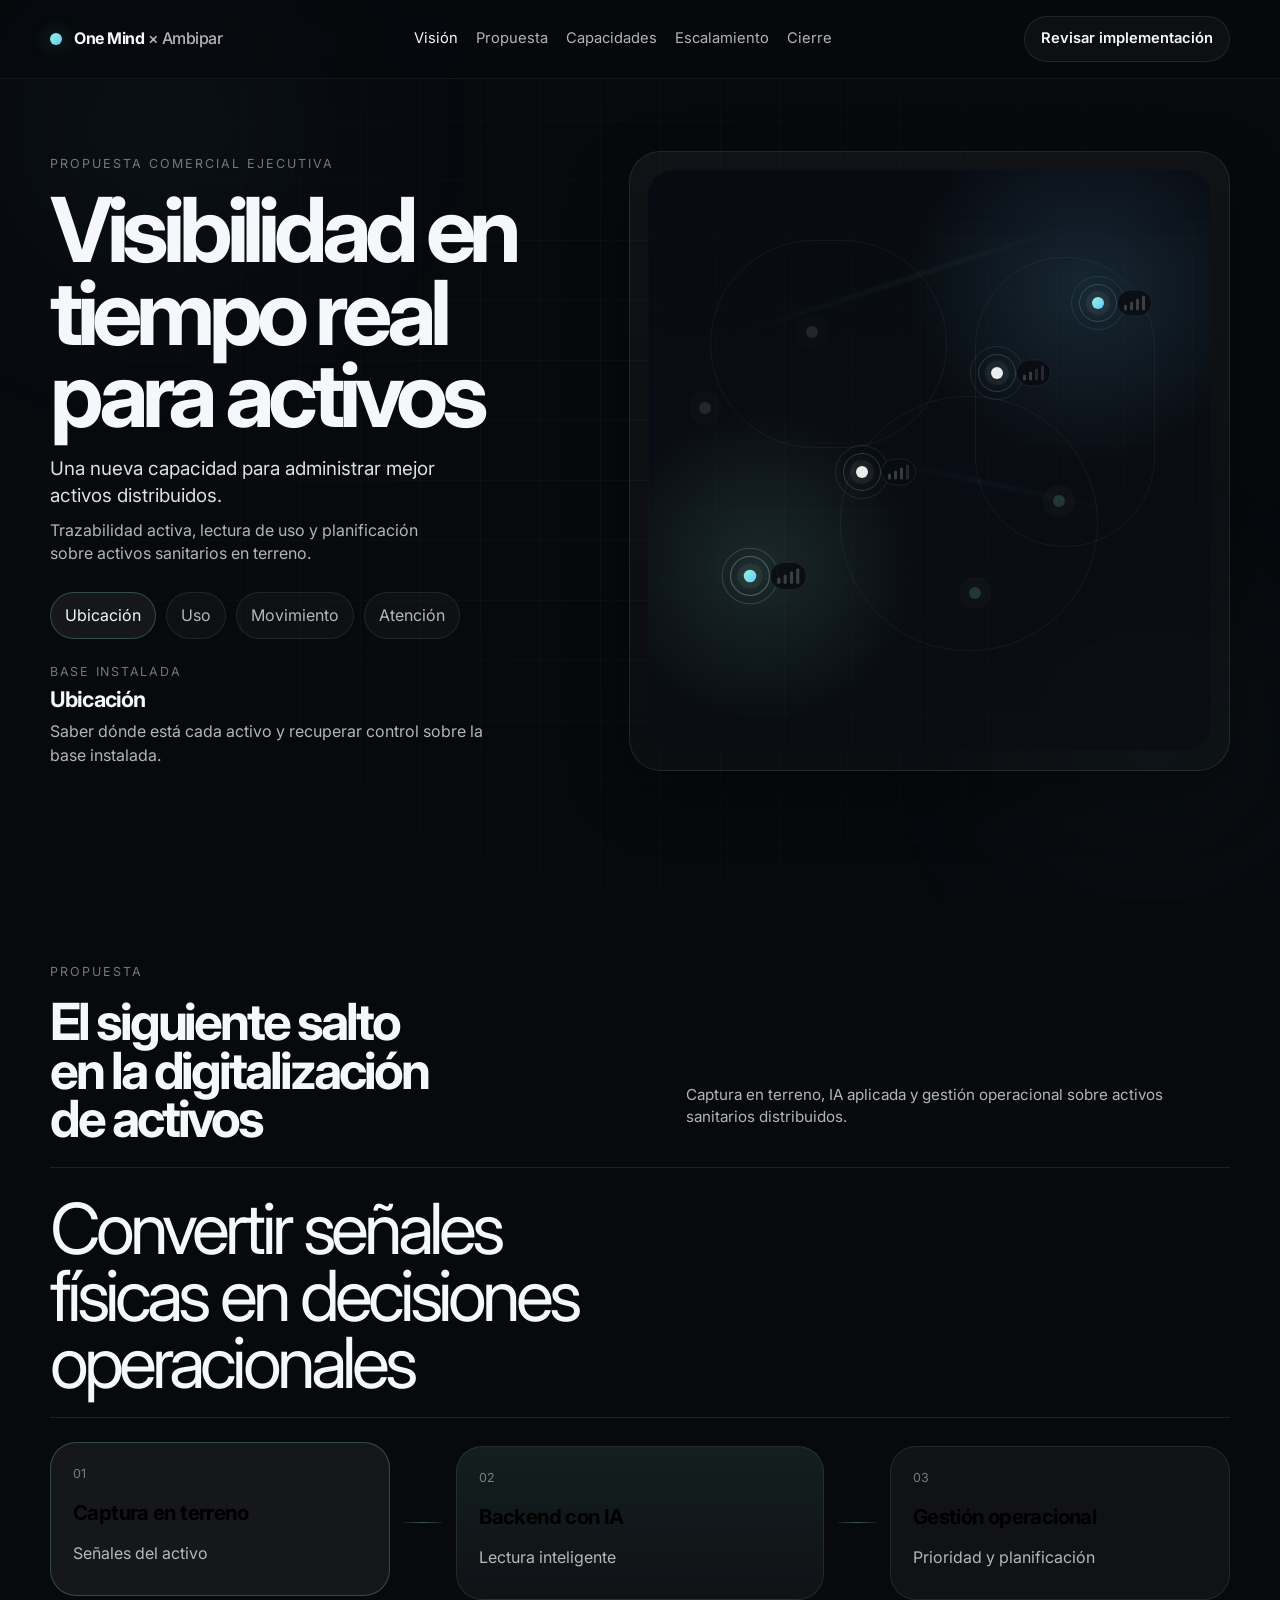
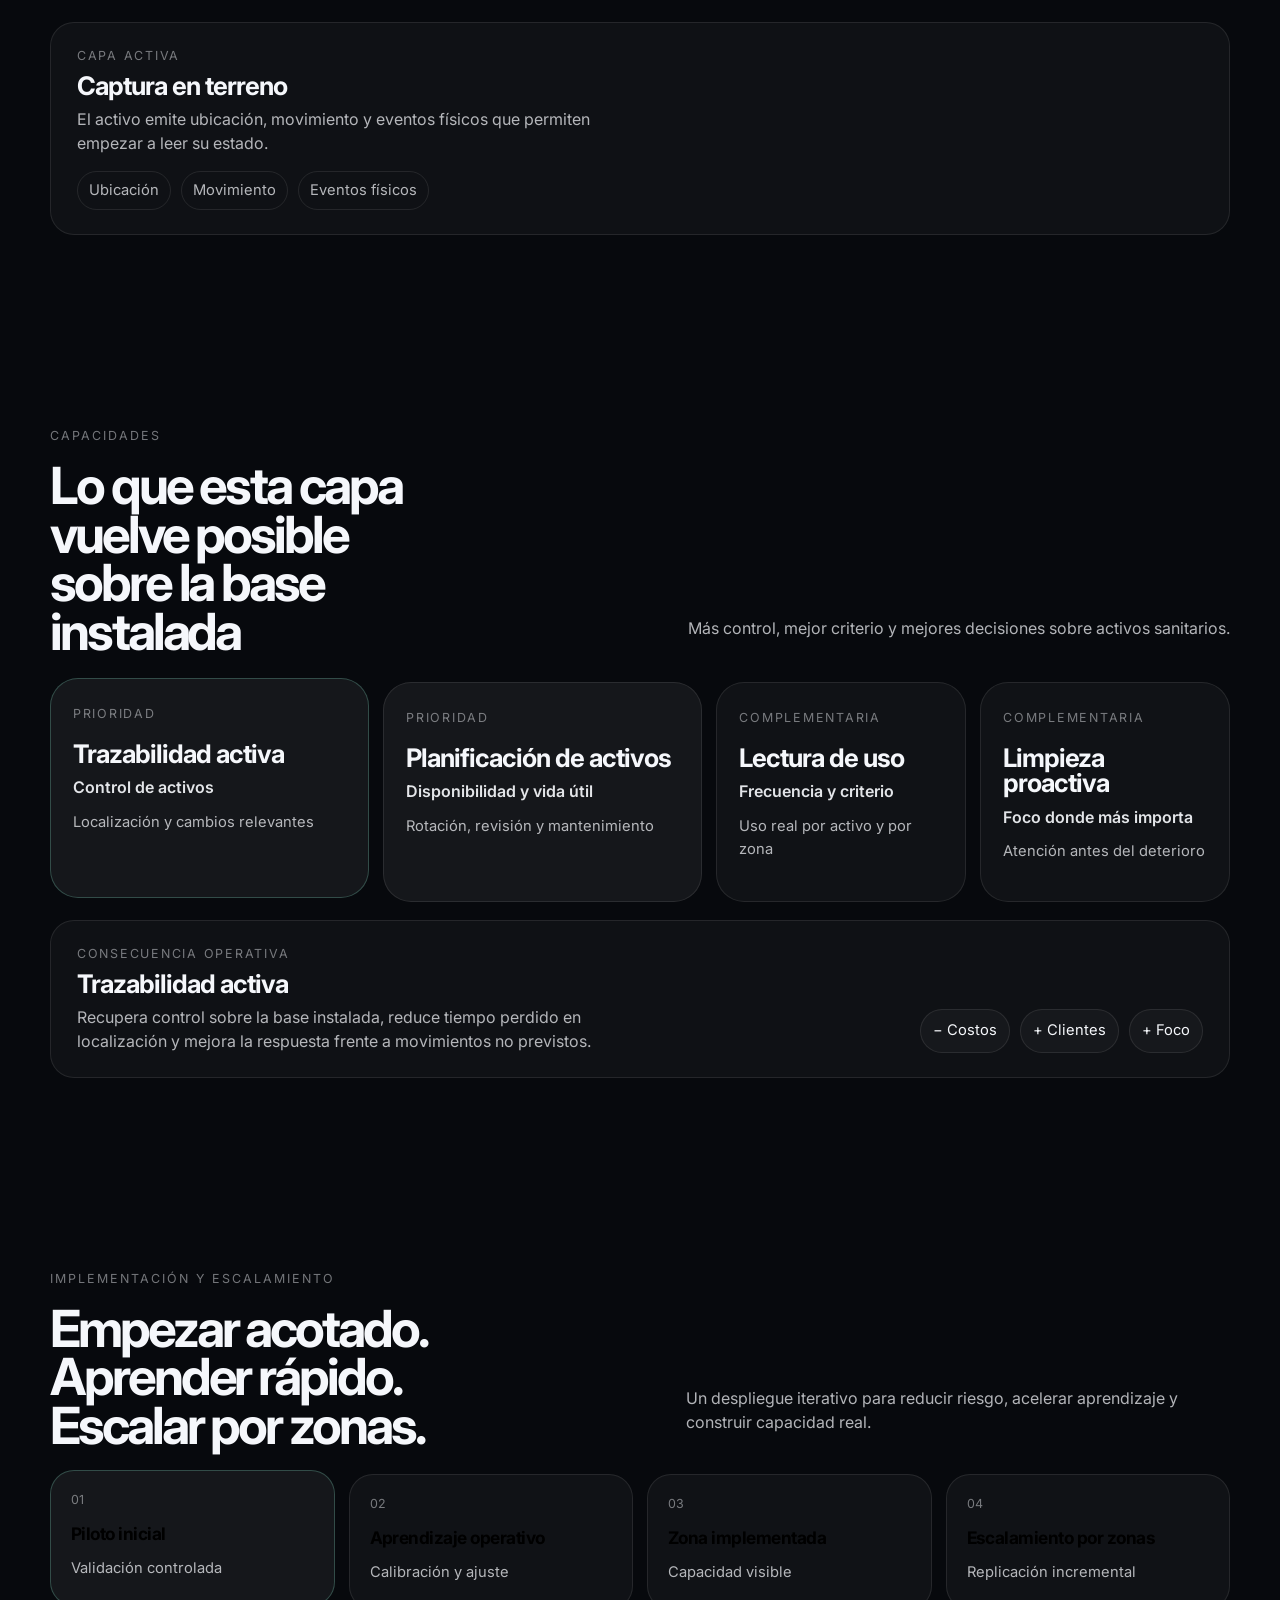
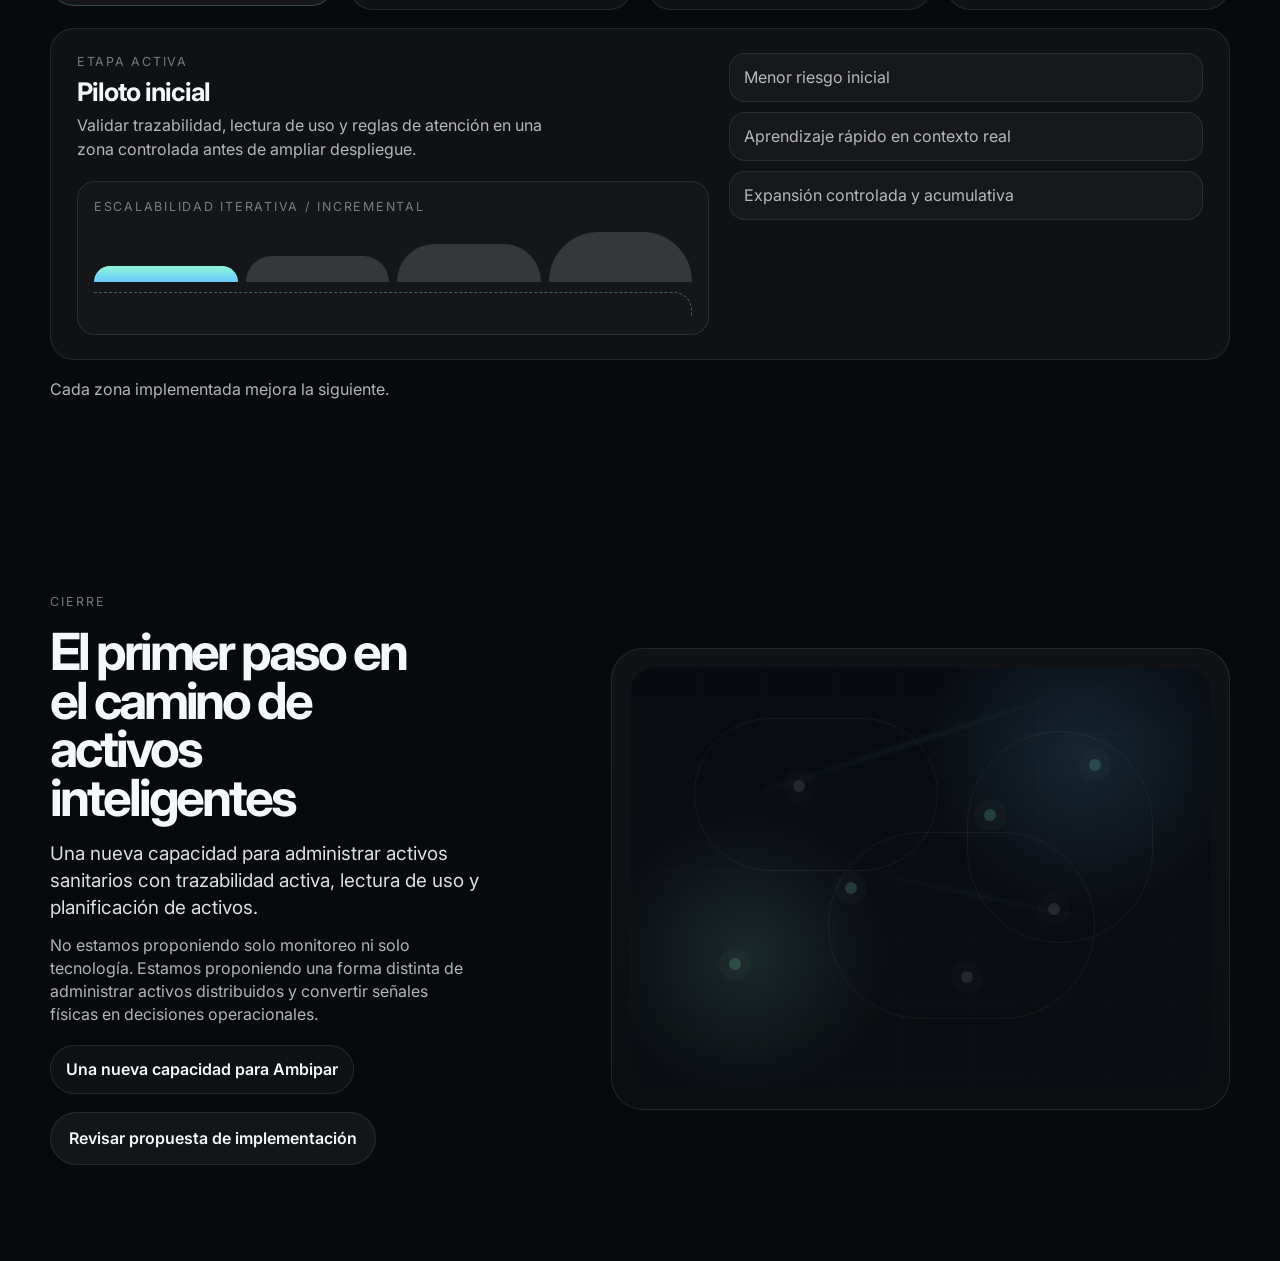
==== index.html @ 585f27d6 "Add files via upload" ====
<!DOCTYPE html>
<html lang="es">
<head>
  <meta charset="UTF-8" />
  <meta name="viewport" content="width=device-width, initial-scale=1.0" />
  <meta name="description" content="Propuesta comercial ejecutiva de One Mind para Ambipar: trazabilidad, lectura de uso y planificación de activos distribuidos." />
  <title>One Mind × Ambipar — Propuesta de activos inteligentes</title>
  <link rel="preconnect" href="https://fonts.googleapis.com">
  <link rel="preconnect" href="https://fonts.gstatic.com" crossorigin>
  <link href="https://fonts.googleapis.com/css2?family=Inter:wght@400;500;600;700;800&display=swap" rel="stylesheet">
  <link rel="stylesheet" href="styles.css" />
</head>
<body>
  <div class="site-bg" aria-hidden="true">
    <div class="site-bg__radial site-bg__radial--a"></div>
    <div class="site-bg__radial site-bg__radial--b"></div>
    <div class="site-bg__grid"></div>
  </div>

  <header class="topbar" id="top">
    <div class="shell topbar__inner">
      <a class="brand" href="#vision" aria-label="Ir al inicio">
        <span class="brand__mark"></span>
        <span class="brand__text">One Mind <span>× Ambipar</span></span>
      </a>

      <nav class="topnav" aria-label="Navegación principal">
        <a href="#vision">Visión</a>
        <a href="#proposal">Propuesta</a>
        <a href="#capabilities">Capacidades</a>
        <a href="#scaling">Escalamiento</a>
        <a href="#closing">Cierre</a>
      </nav>

      <a class="topbar__cta" href="#closing">Revisar implementación</a>
    </div>
  </header>

  <main>
    <!-- HERO
         Imagen principal: activos distribuidos emitiendo señal y mostrando intensidad de uso.
         El detalle ya no vive sobre la imagen; ahora se muestra bajo los chips de conceptos. -->
    <section class="hero section" id="vision" aria-labelledby="hero-title">
      <div class="shell hero__layout">
        <div class="hero__content">
          <p class="eyebrow">Propuesta comercial ejecutiva</p>
          <h1 id="hero-title">Visibilidad en tiempo real para activos</h1>
          <p class="hero__lead">Una nueva capacidad para administrar mejor activos distribuidos.</p>
          <p class="hero__support">Trazabilidad activa, lectura de uso y planificación sobre activos sanitarios en terreno.</p>

          <div class="hero-pills" role="tablist" aria-label="Dimensiones de lectura sobre activos">
            <button class="hero-pill is-active" data-signal="ubicacion" role="tab" aria-selected="true">Ubicación</button>
            <button class="hero-pill" data-signal="uso" role="tab" aria-selected="false">Uso</button>
            <button class="hero-pill" data-signal="movimiento" role="tab" aria-selected="false">Movimiento</button>
            <button class="hero-pill" data-signal="atencion" role="tab" aria-selected="false">Atención</button>
          </div>

          <div class="hero-detail" aria-live="polite">
            <span class="hero-detail__eyebrow" id="signal-eyebrow">Base instalada</span>
            <h2 id="signal-title">Ubicación</h2>
            <p id="signal-copy">Saber dónde está cada activo y recuperar control sobre la base instalada.</p>
          </div>
        </div>

        <div class="hero__visual" aria-label="Activos distribuidos emitiendo señal y nivel de uso">
          <div class="territory">
            <div class="territory__grid"></div>
            <div class="territory__path territory__path--a"></div>
            <div class="territory__path territory__path--b"></div>
            <div class="territory__zone territory__zone--a"></div>
            <div class="territory__zone territory__zone--b"></div>
            <div class="territory__zone territory__zone--c"></div>

            <!-- Activos principales: todos emiten señal y muestran nivel de uso. -->
            <button class="signal-point is-active signal-point--high" data-signal="ubicacion" style="--x: 18%; --y: 70%;" aria-label="Activo con foco en ubicación">
              <span class="signal-point__rings" aria-hidden="true"></span>
              <span class="signal-point__core" aria-hidden="true"></span>
              <span class="signal-point__level signal-point__level--4" aria-hidden="true"><i></i><i></i><i></i><i></i></span>
            </button>

            <button class="signal-point signal-point--mid" data-signal="uso" style="--x: 38%; --y: 52%;" aria-label="Activo con foco en uso">
              <span class="signal-point__rings" aria-hidden="true"></span>
              <span class="signal-point__core" aria-hidden="true"></span>
              <span class="signal-point__level signal-point__level--3" aria-hidden="true"><i></i><i></i><i></i><i></i></span>
            </button>

            <button class="signal-point signal-point--mid" data-signal="movimiento" style="--x: 62%; --y: 35%;" aria-label="Activo con foco en movimiento">
              <span class="signal-point__rings" aria-hidden="true"></span>
              <span class="signal-point__core" aria-hidden="true"></span>
              <span class="signal-point__level signal-point__level--2" aria-hidden="true"><i></i><i></i><i></i><i></i></span>
            </button>

            <button class="signal-point signal-point--high" data-signal="atencion" style="--x: 80%; --y: 23%;" aria-label="Activo con foco en atención priorizada">
              <span class="signal-point__rings" aria-hidden="true"></span>
              <span class="signal-point__core" aria-hidden="true"></span>
              <span class="signal-point__level signal-point__level--4" aria-hidden="true"><i></i><i></i><i></i><i></i></span>
            </button>

            <!-- Activos secundarios para sugerir base instalada más amplia. -->
            <div class="signal-ghost signal-ghost--mid" style="--x: 58%; --y: 73%;" aria-hidden="true"></div>
            <div class="signal-ghost signal-ghost--low" style="--x: 29%; --y: 28%;" aria-hidden="true"></div>
            <div class="signal-ghost signal-ghost--mid" style="--x: 73%; --y: 57%;" aria-hidden="true"></div>
            <div class="signal-ghost signal-ghost--low" style="--x: 10%; --y: 41%;" aria-hidden="true"></div>
          </div>
        </div>
      </div>
    </section>

    <!-- PROPUESTA
         Se simplifican las tarjetas. Solo quedan concepto central y una línea visible. -->
    <section class="proposal section" id="proposal" aria-labelledby="proposal-title">
      <div class="shell">
        <div class="section-head section-head--tight">
          <div>
            <p class="eyebrow">Propuesta</p>
            <h2 id="proposal-title">El siguiente salto en la digitalización de activos</h2>
          </div>
          <p class="section-head__side section-head__side--small">Captura en terreno, IA aplicada y gestión operacional sobre activos sanitarios distribuidos.</p>
        </div>

        <div class="proposal-thesis">
          <p>Convertir señales físicas en decisiones operacionales</p>
        </div>

        <div class="flow" aria-label="Flujo de solución">
          <button class="flow-step is-open" data-flow="capture" aria-expanded="true">
            <span class="flow-step__index">01</span>
            <strong>Captura en terreno</strong>
            <span>Señales del activo</span>
          </button>
          <div class="flow-line" aria-hidden="true"></div>
          <button class="flow-step flow-step--featured" data-flow="backend" aria-expanded="false">
            <span class="flow-step__index">02</span>
            <strong>Backend con IA</strong>
            <span>Lectura inteligente</span>
          </button>
          <div class="flow-line" aria-hidden="true"></div>
          <button class="flow-step" data-flow="operations" aria-expanded="false">
            <span class="flow-step__index">03</span>
            <strong>Gestión operacional</strong>
            <span>Prioridad y planificación</span>
          </button>
        </div>

        <div class="flow-detail" aria-live="polite">
          <span class="flow-detail__eyebrow">Capa activa</span>
          <h3 id="flow-title">Captura en terreno</h3>
          <p id="flow-copy">Ubicación, movimiento y eventos físicos del activo para empezar a leer su estado.</p>
          <div class="flow-tags" id="flow-tags"></div>
        </div>
      </div>
    </section>

    <!-- CAPACIDADES
         Tarjetas más limpias; el detalle vive en un panel único. -->
    <section class="capabilities section" id="capabilities" aria-labelledby="capabilities-title">
      <div class="shell">
        <div class="section-head section-head--tight section-head--capabilities">
          <div>
            <p class="eyebrow">Capacidades</p>
            <h2 id="capabilities-title">Lo que esta capa vuelve posible sobre la base instalada</h2>
          </div>
          <p class="section-head__side">Más control, mejor criterio y mejores decisiones sobre activos sanitarios.</p>
        </div>

        <div class="cap-grid" role="list" aria-label="Capacidades clave">
          <article class="cap-card cap-card--primary is-active" data-cap="traceability" role="listitem" tabindex="0">
            <span class="cap-card__badge">Prioridad</span>
            <h3>Trazabilidad activa</h3>
            <p>Control de activos</p>
            <span class="cap-card__hint">Localización y cambios relevantes</span>
          </article>

          <article class="cap-card cap-card--primary" data-cap="planning" role="listitem" tabindex="0">
            <span class="cap-card__badge">Prioridad</span>
            <h3>Planificación de activos</h3>
            <p>Disponibilidad y vida útil</p>
            <span class="cap-card__hint">Rotación, revisión y mantenimiento</span>
          </article>

          <article class="cap-card" data-cap="usage" role="listitem" tabindex="0">
            <span class="cap-card__badge">Complementaria</span>
            <h3>Lectura de uso</h3>
            <p>Frecuencia y criterio</p>
            <span class="cap-card__hint">Uso real por activo y por zona</span>
          </article>

          <article class="cap-card" data-cap="cleaning" role="listitem" tabindex="0">
            <span class="cap-card__badge">Complementaria</span>
            <h3>Limpieza proactiva</h3>
            <p>Foco donde más importa</p>
            <span class="cap-card__hint">Atención antes del deterioro</span>
          </article>
        </div>

        <div class="cap-panel" aria-live="polite">
          <div class="cap-panel__content">
            <span class="cap-panel__eyebrow">Consecuencia operativa</span>
            <h3 id="cap-title">Trazabilidad activa</h3>
            <p id="cap-copy">Reduce tiempo perdido buscando activos, recupera control sobre la base instalada y mejora la conversación con el cliente.</p>
          </div>
          <div class="cap-panel__impacts">
            <span id="cap-impact-1">− Costos</span>
            <span id="cap-impact-2">+ Clientes</span>
            <span id="cap-impact-3">+ Foco</span>
          </div>
        </div>
      </div>
    </section>

    <!-- ESCALAMIENTO
         El panel activo incluye una gráfica simple de crecimiento iterativo / incremental. -->
    <section class="scaling section" id="scaling" aria-labelledby="scaling-title">
      <div class="shell">
        <div class="section-head section-head--tight">
          <div>
            <p class="eyebrow">Implementación y escalamiento</p>
            <h2 id="scaling-title">Empezar acotado. Aprender rápido. Escalar por zonas.</h2>
          </div>
          <p class="section-head__side">Un despliegue iterativo para reducir riesgo, acelerar aprendizaje y construir capacidad real.</p>
        </div>

        <div class="rollout-nav" role="tablist" aria-label="Etapas del despliegue">
          <button class="rollout-step is-active" data-step="1" aria-selected="true">
            <span class="rollout-step__number">01</span>
            <strong>Piloto inicial</strong>
            <span>Validación controlada</span>
          </button>
          <button class="rollout-step" data-step="2" aria-selected="false">
            <span class="rollout-step__number">02</span>
            <strong>Aprendizaje operativo</strong>
            <span>Calibración y ajuste</span>
          </button>
          <button class="rollout-step" data-step="3" aria-selected="false">
            <span class="rollout-step__number">03</span>
            <strong>Zona implementada</strong>
            <span>Capacidad visible</span>
          </button>
          <button class="rollout-step" data-step="4" aria-selected="false">
            <span class="rollout-step__number">04</span>
            <strong>Escalamiento por zonas</strong>
            <span>Replicación incremental</span>
          </button>
        </div>

        <div class="rollout-panel" id="rollout-panel" aria-live="polite">
          <div class="rollout-panel__content">
            <span class="rollout-panel__label">Etapa activa</span>
            <h3 id="rollout-title">Piloto inicial</h3>
            <p id="rollout-copy">Validar trazabilidad, lectura de uso y reglas de atención en una zona controlada antes de ampliar despliegue.</p>

            <div class="rollout-graphic" aria-hidden="true">
              <div class="rollout-graphic__label">Escalabilidad iterativa / incremental</div>
              <div class="rollout-graphic__bars">
                <span class="is-active"></span>
                <span></span>
                <span></span>
                <span></span>
              </div>
              <div class="rollout-graphic__curve"></div>
            </div>
          </div>

          <div class="rollout-benefits">
            <span>Menor riesgo inicial</span>
            <span>Aprendizaje rápido en contexto real</span>
            <span>Expansión controlada y acumulativa</span>
          </div>
        </div>

        <p class="rollout-closure">Cada zona implementada mejora la siguiente.</p>
      </div>
    </section>

    <!-- CIERRE
         Recupera la imagen del inicio para cerrar el arco narrativo. -->
    <section class="closing section" id="closing" aria-labelledby="closing-title">
      <div class="shell closing__layout">
        <div class="closing__statement">
          <p class="eyebrow">Cierre</p>
          <h2 id="closing-title">El primer paso en el camino de activos inteligentes</h2>
          <p class="closing__lead">Una nueva capacidad para administrar activos sanitarios con trazabilidad activa, lectura de uso y planificación de activos.</p>
          <p class="closing__body">No estamos proponiendo solo monitoreo ni solo tecnología. Estamos proponiendo una forma distinta de administrar activos distribuidos y convertir señales físicas en decisiones operacionales.</p>
          <div class="closing__emphasis">Una nueva capacidad para Ambipar</div>
          <a class="closing__cta" href="#proposal">Revisar propuesta de implementación</a>
        </div>

        <div class="closing__visual" aria-hidden="true">
          <div class="territory territory--closing">
            <div class="territory__grid"></div>
            <div class="territory__path territory__path--a"></div>
            <div class="territory__path territory__path--b"></div>
            <div class="territory__zone territory__zone--a"></div>
            <div class="territory__zone territory__zone--b"></div>
            <div class="territory__zone territory__zone--c"></div>
            <div class="signal-ghost signal-ghost--mid" style="--x: 18%; --y: 70%;"></div>
            <div class="signal-ghost signal-ghost--mid" style="--x: 38%; --y: 52%;"></div>
            <div class="signal-ghost signal-ghost--mid" style="--x: 62%; --y: 35%;"></div>
            <div class="signal-ghost signal-ghost--mid" style="--x: 80%; --y: 23%;"></div>
            <div class="signal-ghost signal-ghost--low" style="--x: 58%; --y: 73%;"></div>
            <div class="signal-ghost signal-ghost--low" style="--x: 29%; --y: 28%;"></div>
            <div class="signal-ghost signal-ghost--low" style="--x: 73%; --y: 57%;"></div>
          </div>
        </div>
      </div>
    </section>
  </main>

  <script src="script.js"></script>
</body>
</html>
---- styles.css ----
:root {
  --bg: #07090d;
  --bg-soft: #0b1017;
  --panel: rgba(255,255,255,0.05);
  --panel-strong: rgba(255,255,255,0.08);
  --line: rgba(255,255,255,0.09);
  --line-strong: rgba(143,247,216,0.24);
  --text: #f5f7fb;
  --muted: rgba(245,247,251,0.72);
  --muted-2: rgba(245,247,251,0.46);
  --accent: #8ff7d8;
  --accent-2: #6ac8ff;
  --shadow: 0 24px 60px rgba(0,0,0,0.35);
  --radius-xl: 32px;
  --radius-lg: 24px;
  --radius-md: 18px;
  --transition: 240ms cubic-bezier(.2,.7,.2,1);
  --font: "Inter", system-ui, sans-serif;

  --h1: clamp(3rem, 7vw, 6rem);
  --h2: clamp(2rem, 4vw, 3.6rem);
  --h3: clamp(1.25rem, 2vw, 1.8rem);
  --lead: 1.18rem;
  --body: 1rem;
  --small: .92rem;
  --micro: .78rem;
}

* { box-sizing: border-box; }
html { scroll-behavior: smooth; }
body {
  margin: 0;
  font-family: var(--font);
  background: var(--bg);
  color: var(--text);
  line-height: 1.45;
}

a { color: inherit; text-decoration: none; }
button { font: inherit; }

.site-bg {
  position: fixed;
  inset: 0;
  pointer-events: none;
  z-index: -2;
  overflow: hidden;
}
.site-bg__radial {
  position: absolute;
  border-radius: 999px;
  filter: blur(90px);
  opacity: .28;
}
.site-bg__radial--a {
  width: 36rem; height: 36rem; left: -8rem; top: -10rem;
  background: radial-gradient(circle, rgba(106,200,255,.22), transparent 68%);
}
.site-bg__radial--b {
  width: 32rem; height: 32rem; right: -8rem; bottom: -6rem;
  background: radial-gradient(circle, rgba(143,247,216,.18), transparent 68%);
}
.site-bg__grid {
  position: absolute; inset: 0;
  background-image: linear-gradient(rgba(255,255,255,.03) 1px, transparent 1px), linear-gradient(90deg, rgba(255,255,255,.03) 1px, transparent 1px);
  background-size: 60px 60px;
  mask-image: radial-gradient(circle at center, rgba(0,0,0,1), rgba(0,0,0,0));
}

.shell { width: min(1180px, calc(100% - 40px)); margin: 0 auto; }
.section { padding: 96px 0; }
.eyebrow {
  margin: 0 0 16px;
  font-size: var(--micro);
  letter-spacing: .16em;
  text-transform: uppercase;
  color: var(--muted-2);
}

h1, h2, h3, p { margin-top: 0; }
h1 { font-size: var(--h1); line-height: .92; letter-spacing: -.07em; margin-bottom: 18px; max-width: 11ch; }
h2 { font-size: var(--h2); line-height: .95; letter-spacing: -.06em; margin-bottom: 0; max-width: 12ch; }
h3 { font-size: var(--h3); line-height: 1; letter-spacing: -.04em; }

.topbar {
  position: sticky; top: 0; z-index: 20;
  backdrop-filter: blur(14px);
  background: rgba(7,9,13,.68);
  border-bottom: 1px solid rgba(255,255,255,.05);
}
.topbar__inner {
  display: flex; align-items: center; justify-content: space-between;
  min-height: 78px; gap: 18px;
}
.brand { display: inline-flex; align-items: center; gap: 12px; }
.brand__mark {
  width: 12px; height: 12px; border-radius: 999px;
  background: linear-gradient(135deg, var(--accent), var(--accent-2));
  box-shadow: 0 0 20px rgba(143,247,216,.35);
}
.brand__text { font-weight: 700; letter-spacing: -.03em; }
.brand__text span { color: var(--muted); font-weight: 500; }
.topnav { display: flex; gap: 18px; }
.topnav a { color: var(--muted); font-size: var(--small); transition: color var(--transition); }
.topnav a:hover { color: var(--text); }
.topbar__cta {
  padding: 11px 16px; border-radius: 999px; border: 1px solid var(--line);
  background: rgba(255,255,255,.03); font-size: var(--small); font-weight: 600;
}

.hero { padding-top: 72px; }
.hero__layout {
  display: grid; grid-template-columns: minmax(0, .95fr) minmax(0, 1.05fr); gap: 36px; align-items: center;
}
.hero__lead {
  margin: 0 0 10px; font-size: var(--lead); color: rgba(245,247,251,.9); max-width: 34ch;
}
.hero__support {
  margin: 0 0 26px; color: var(--muted); max-width: 40ch;
}
.hero-pills {
  display: flex; flex-wrap: wrap; gap: 10px; margin-bottom: 18px;
}
.hero-pill {
  padding: 11px 14px; border-radius: 999px; border: 1px solid var(--line);
  background: rgba(255,255,255,.03); color: var(--muted); cursor: pointer;
  transition: transform var(--transition), border-color var(--transition), color var(--transition), background var(--transition);
}
.hero-pill:hover, .hero-pill:focus-visible, .hero-pill.is-active {
  color: var(--text); background: rgba(255,255,255,.06); border-color: var(--line-strong); outline: none;
}
.hero-detail {
  padding-top: 6px; min-height: 106px;
}
.hero-detail__eyebrow {
  display: block; margin-bottom: 8px; font-size: var(--micro); text-transform: uppercase; letter-spacing: .14em; color: var(--muted-2);
}
.hero-detail h2 { font-size: 1.35rem; letter-spacing: -.04em; line-height: 1; margin-bottom: 10px; }
.hero-detail p { margin: 0; color: var(--muted); max-width: 46ch; }

.hero__visual {
  position: relative; min-height: 620px; padding: 18px;
  border-radius: var(--radius-xl); border: 1px solid var(--line);
  background: linear-gradient(180deg, rgba(255,255,255,.04), rgba(255,255,255,.02));
  box-shadow: var(--shadow); overflow: hidden;
}
.territory {
  position: relative; height: 100%; min-height: 580px; border-radius: calc(var(--radius-xl) - 6px);
  background:
    radial-gradient(circle at 20% 68%, rgba(143,247,216,.12), transparent 26%),
    radial-gradient(circle at 78% 20%, rgba(106,200,255,.14), transparent 28%),
    linear-gradient(180deg, rgba(8,11,17,.9), rgba(10,14,20,.74));
  overflow: hidden;
}
.territory__grid,
.territory__path,
.territory__zone {
  position: absolute; inset: 0;
}
.territory__grid {
  background-image: linear-gradient(rgba(255,255,255,.04) 1px, transparent 1px), linear-gradient(90deg, rgba(255,255,255,.04) 1px, transparent 1px);
  background-size: 68px 68px; opacity: .35;
}
.territory__path--a,
.territory__path--b {
  border-radius: 999px; filter: blur(2px); opacity: .28;
}
.territory__path--a {
  inset: 18% 14% auto 10%; height: 2px;
  transform: rotate(-18deg);
  background: linear-gradient(90deg, transparent, rgba(143,247,216,.45), transparent);
}
.territory__path--b {
  inset: 54% 12% auto 34%; height: 2px;
  transform: rotate(12deg);
  background: linear-gradient(90deg, transparent, rgba(106,200,255,.4), transparent);
}
.territory__zone {
  border: 1px solid rgba(255,255,255,.05);
  border-radius: 999px;
}
.territory__zone--a { inset: 12% 47% 52% 11%; }
.territory__zone--b { inset: 39% 20% 17% 34%; }
.territory__zone--c { inset: 15% 10% 35% 58%; }

.signal-point,
.signal-ghost {
  position: absolute; left: var(--x); top: var(--y); transform: translate(-50%, -50%);
}
.signal-point {
  width: 46px; height: 46px; border: 0; padding: 0; background: transparent; cursor: pointer;
}
.signal-point__rings,
.signal-point__core,
.signal-point__level { position: absolute; }
.signal-point__rings { inset: -2px; border-radius: 999px; }
.signal-point__rings::before,
.signal-point__rings::after,
.signal-point__rings span {
  content: ""; position: absolute; inset: 6px; border-radius: 999px;
  border: 1px solid rgba(143,247,216,.26); opacity: .75; animation: ping 2.4s infinite ease-out;
}
.signal-point__rings::after { inset: -2px; animation-delay: .7s; opacity: .42; }
.signal-point.is-active .signal-point__rings::before,
.signal-point.is-active .signal-point__rings::after { border-color: rgba(255,255,255,.35); }
.signal-point__core {
  width: 12px; height: 12px; left: 50%; top: 50%; transform: translate(-50%, -50%);
  border-radius: 999px; background: var(--text);
  box-shadow: 0 0 0 6px rgba(255,255,255,.05), 0 0 20px rgba(255,255,255,.22);
}
.signal-point__level {
  display: flex; align-items: end; gap: 3px;
  left: calc(100% - 4px); top: 50%; transform: translateY(-50%);
  padding: 5px 6px; border-radius: 999px; background: rgba(9,12,18,.82);
  border: 1px solid rgba(255,255,255,.08);
}
.signal-point__level i {
  display: block; width: 3px; height: 6px; border-radius: 999px; background: rgba(255,255,255,.2);
  animation: levelPulse 1.8s infinite ease-in-out;
}
.signal-point__level i:nth-child(2) { height: 9px; animation-delay: .15s; }
.signal-point__level i:nth-child(3) { height: 12px; animation-delay: .3s; }
.signal-point__level i:nth-child(4) { height: 15px; animation-delay: .45s; }
.signal-point__level--2 i:nth-child(n+3),
.signal-point__level--3 i:nth-child(4) { background: rgba(255,255,255,.12); }
.signal-point--high .signal-point__core { background: linear-gradient(135deg, var(--accent), var(--accent-2)); }
.signal-point--mid .signal-point__core { background: rgba(255,255,255,.92); }
.signal-point.is-active { transform: translate(-50%, -50%) scale(1.05); }

.signal-ghost {
  width: 12px; height: 12px; border-radius: 999px; background: rgba(255,255,255,.14);
  box-shadow: 0 0 0 10px rgba(255,255,255,.02); animation: ghostPing 3.8s infinite ease-out;
}
.signal-ghost--mid { background: rgba(143,247,216,.18); }
.signal-ghost--low { opacity: .78; }

.section-head {
  display: flex; align-items: end; justify-content: space-between; gap: 28px; margin-bottom: 28px;
}
.section-head--tight { margin-bottom: 24px; }
.section-head__side { max-width: 34rem; color: var(--muted); }
.section-head__side--small { font-size: .95rem; }

.proposal-thesis {
  margin: 0 0 28px; padding: 28px 0 20px;
  border-top: 1px solid var(--line); border-bottom: 1px solid var(--line);
}
.proposal-thesis p {
  margin: 0; font-size: clamp(2.2rem, 5.5vw, 4.4rem); line-height: .95; letter-spacing: -.07em; max-width: 13ch;
}
.flow {
  display: grid; grid-template-columns: 1fr auto 1.08fr auto 1fr; gap: 14px; align-items: center;
}
.flow-step {
  display: grid; gap: 8px; text-align: left; min-height: 154px; padding: 22px;
  border-radius: 26px; border: 1px solid var(--line); background: rgba(255,255,255,.04);
  cursor: pointer; transition: transform var(--transition), border-color var(--transition), background var(--transition);
}
.flow-step:hover, .flow-step:focus-visible, .flow-step.is-open {
  transform: translateY(-4px); border-color: var(--line-strong); background: rgba(255,255,255,.06); outline: none;
}
.flow-step--featured { background: linear-gradient(180deg, rgba(143,247,216,.09), rgba(255,255,255,.04)); }
.flow-step__index { font-size: var(--micro); color: var(--muted-2); }
.flow-step strong { font-size: 1.28rem; letter-spacing: -.03em; }
.flow-step span:last-child { color: var(--muted); }
.flow-line { width: 38px; height: 1px; background: linear-gradient(90deg, rgba(255,255,255,.08), rgba(143,247,216,.34), rgba(255,255,255,.08)); }
.flow-detail {
  margin-top: 22px; padding: 24px 26px; border-radius: var(--radius-lg); border: 1px solid var(--line); background: rgba(255,255,255,.035);
}
.flow-detail__eyebrow {
  display: block; margin-bottom: 8px; font-size: var(--micro); text-transform: uppercase; letter-spacing: .14em; color: var(--muted-2);
}
.flow-detail h3 { margin-bottom: 10px; }
.flow-detail p { margin: 0 0 16px; color: var(--muted); max-width: 52ch; }
.flow-tags { display: flex; flex-wrap: wrap; gap: 10px; }
.flow-tags span {
  padding: 8px 11px; border-radius: 999px; border: 1px solid var(--line); color: var(--muted); font-size: var(--small);
}

.section-head--capabilities { margin-bottom: 26px; }
.cap-grid {
  display: grid; grid-template-columns: 1.15fr 1.15fr .9fr .9fr; gap: 14px; align-items: stretch;
}
.cap-card {
  min-height: 220px; padding: 22px; border-radius: 28px; border: 1px solid var(--line); background: rgba(255,255,255,.04);
  cursor: pointer; transition: transform var(--transition), border-color var(--transition), background var(--transition);
}
.cap-card:hover, .cap-card:focus-visible, .cap-card.is-active {
  transform: translateY(-4px); border-color: var(--line-strong); background: rgba(255,255,255,.06); outline: none;
}
.cap-card--primary { background: rgba(255,255,255,.06); }
.cap-card__badge {
  display: inline-flex; margin-bottom: 18px; font-size: var(--micro); text-transform: uppercase; letter-spacing: .14em; color: var(--muted-2);
}
.cap-card h3 { margin-bottom: 10px; }
.cap-card p { margin: 0 0 10px; color: rgba(245,247,251,.92); font-weight: 600; }
.cap-card__hint { color: var(--muted); font-size: var(--small); }
.cap-panel {
  margin-top: 18px; padding: 24px 26px; border-radius: var(--radius-lg); border: 1px solid var(--line); background: rgba(255,255,255,.035);
  display: flex; justify-content: space-between; gap: 20px; align-items: end;
}
.cap-panel__eyebrow {
  display: block; margin-bottom: 8px; font-size: var(--micro); text-transform: uppercase; letter-spacing: .14em; color: var(--muted-2);
}
.cap-panel__content h3 { margin-bottom: 10px; }
.cap-panel__content p { margin: 0; color: var(--muted); max-width: 52ch; }
.cap-panel__impacts { display: flex; flex-wrap: wrap; gap: 10px; justify-content: flex-end; }
.cap-panel__impacts span {
  padding: 10px 12px; border-radius: 999px; border: 1px solid var(--line); font-size: var(--small); background: rgba(255,255,255,.03);
}

.rollout-nav {
  display: grid; grid-template-columns: repeat(4, 1fr); gap: 14px;
}
.rollout-step {
  display: grid; gap: 6px; min-height: 136px; padding: 20px; text-align: left;
  border-radius: 24px; border: 1px solid var(--line); background: rgba(255,255,255,.04); cursor: pointer;
  transition: transform var(--transition), border-color var(--transition), background var(--transition);
}
.rollout-step:hover, .rollout-step:focus-visible, .rollout-step.is-active {
  transform: translateY(-4px); border-color: var(--line-strong); background: rgba(255,255,255,.06); outline: none;
}
.rollout-step__number { color: var(--muted-2); font-size: var(--micro); }
.rollout-step strong { font-size: 1.08rem; letter-spacing: -.03em; }
.rollout-step span:last-child { color: var(--muted); font-size: var(--small); }
.rollout-panel {
  margin-top: 18px; padding: 24px 26px; border-radius: var(--radius-lg); border: 1px solid var(--line); background: rgba(255,255,255,.035);
  display: grid; grid-template-columns: 1.2fr .9fr; gap: 20px; align-items: stretch;
}
.rollout-panel__label {
  display: block; margin-bottom: 8px; font-size: var(--micro); text-transform: uppercase; letter-spacing: .14em; color: var(--muted-2);
}
.rollout-panel__content h3 { margin-bottom: 10px; }
.rollout-panel__content p { margin: 0 0 20px; color: var(--muted); max-width: 50ch; }
.rollout-benefits {
  display: grid; gap: 10px; align-content: start;
}
.rollout-benefits span {
  padding: 12px 14px; border-radius: 16px; border: 1px solid var(--line); color: var(--muted); background: rgba(255,255,255,.03);
}
.rollout-graphic {
  margin-top: auto; padding: 16px 16px 18px; border-radius: 18px; border: 1px solid var(--line); background: rgba(255,255,255,.025); min-height: 124px;
}
.rollout-graphic__label { font-size: var(--micro); letter-spacing: .14em; text-transform: uppercase; color: var(--muted-2); margin-bottom: 14px; }
.rollout-graphic__bars {
  display: grid; grid-template-columns: repeat(4, 1fr); gap: 8px; align-items: end; height: 52px;
}
.rollout-graphic__bars span {
  display: block; border-radius: 999px 999px 10px 10px; background: rgba(255,255,255,.14); height: 16px;
}
.rollout-graphic__bars span:nth-child(2) { height: 26px; }
.rollout-graphic__bars span:nth-child(3) { height: 38px; }
.rollout-graphic__bars span:nth-child(4) { height: 50px; }
.rollout-graphic__bars span.is-active,
.rollout-panel[data-stage="2"] .rollout-graphic__bars span:nth-child(-n+2),
.rollout-panel[data-stage="3"] .rollout-graphic__bars span:nth-child(-n+3),
.rollout-panel[data-stage="4"] .rollout-graphic__bars span:nth-child(-n+4) {
  background: linear-gradient(180deg, var(--accent), var(--accent-2));
}
.rollout-graphic__curve {
  height: 24px; margin-top: 10px; border-top: 1px dashed rgba(143,247,216,.35); border-right: 1px dashed rgba(143,247,216,.35); border-radius: 0 18px 0 0;
}
.rollout-closure { margin: 18px 0 0; color: var(--muted); }

.closing__layout {
  display: grid; grid-template-columns: .92fr 1.08fr; gap: 34px; align-items: center;
}
.closing__lead { margin: 18px 0 12px; font-size: var(--lead); color: rgba(245,247,251,.9); max-width: 36ch; }
.closing__body { margin: 0 0 18px; color: var(--muted); max-width: 42ch; }
.closing__emphasis {
  display: inline-flex; padding: 12px 15px; border-radius: 999px; border: 1px solid var(--line); background: rgba(255,255,255,.03); font-weight: 600; margin-bottom: 18px;
}
.closing__cta {
  display: inline-flex; padding: 14px 18px; border-radius: 999px; border: 1px solid var(--line); background: rgba(255,255,255,.05); font-weight: 600;
}
.closing__visual {
  min-height: 460px; padding: 18px; border-radius: var(--radius-xl); border: 1px solid var(--line); background: linear-gradient(180deg, rgba(255,255,255,.04), rgba(255,255,255,.02));
}
.territory--closing { min-height: 424px; }

@keyframes ping {
  0% { transform: scale(.8); opacity: .55; }
  75% { transform: scale(1.45); opacity: 0; }
  100% { transform: scale(1.45); opacity: 0; }
}
@keyframes levelPulse {
  0%, 100% { opacity: .25; transform: scaleY(.86); }
  50% { opacity: 1; transform: scaleY(1.06); }
}
@keyframes ghostPing {
  0%, 100% { box-shadow: 0 0 0 10px rgba(255,255,255,.02); }
  50% { box-shadow: 0 0 0 18px rgba(255,255,255,.01); }
}

@media (max-width: 1080px) {
  .hero__layout,
  .closing__layout,
  .section-head,
  .cap-panel,
  .rollout-panel { grid-template-columns: 1fr; display: grid; }
  .flow { grid-template-columns: 1fr; }
  .flow-line { width: 1px; height: 24px; justify-self: center; }
  .cap-grid,
  .rollout-nav { grid-template-columns: 1fr 1fr; }
  .hero__visual { min-height: 520px; }
  .territory { min-height: 484px; }
}

@media (max-width: 760px) {
  .shell { width: min(100% - 24px, 100%); }
  .topbar__inner { min-height: 70px; flex-wrap: wrap; padding: 10px 0; }
  .topnav { width: 100%; order: 3; overflow-x: auto; white-space: nowrap; padding-bottom: 4px; }
  .topbar__cta { display: none; }
  .section { padding: 72px 0; }
  h1 { max-width: 12ch; }
  .hero__visual { min-height: 430px; padding: 12px; }
  .territory { min-height: 404px; }
  .signal-point__level { left: auto; right: -8px; top: auto; bottom: -10px; transform: none; }
  .cap-grid,
  .rollout-nav { grid-template-columns: 1fr; }
  .cap-card,
  .rollout-step { min-height: auto; }
  .cap-panel__impacts { justify-content: flex-start; }
}
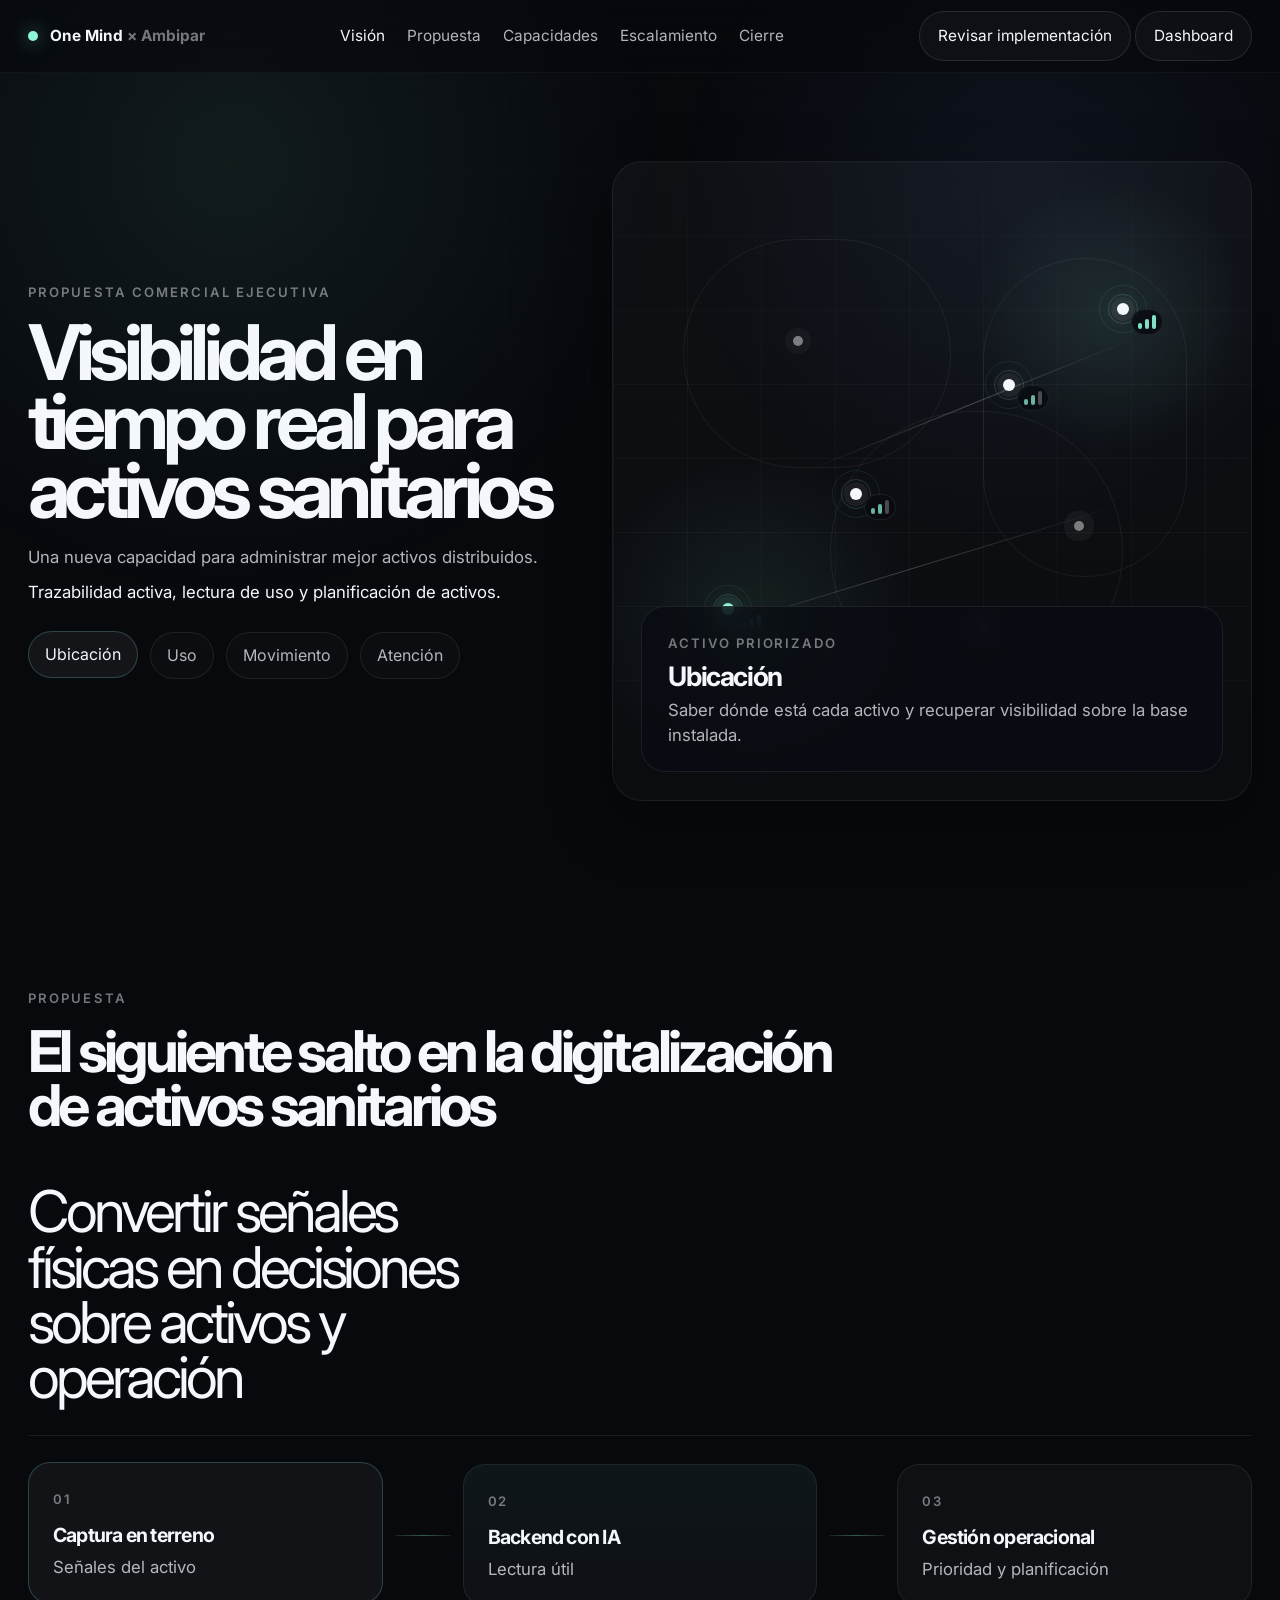
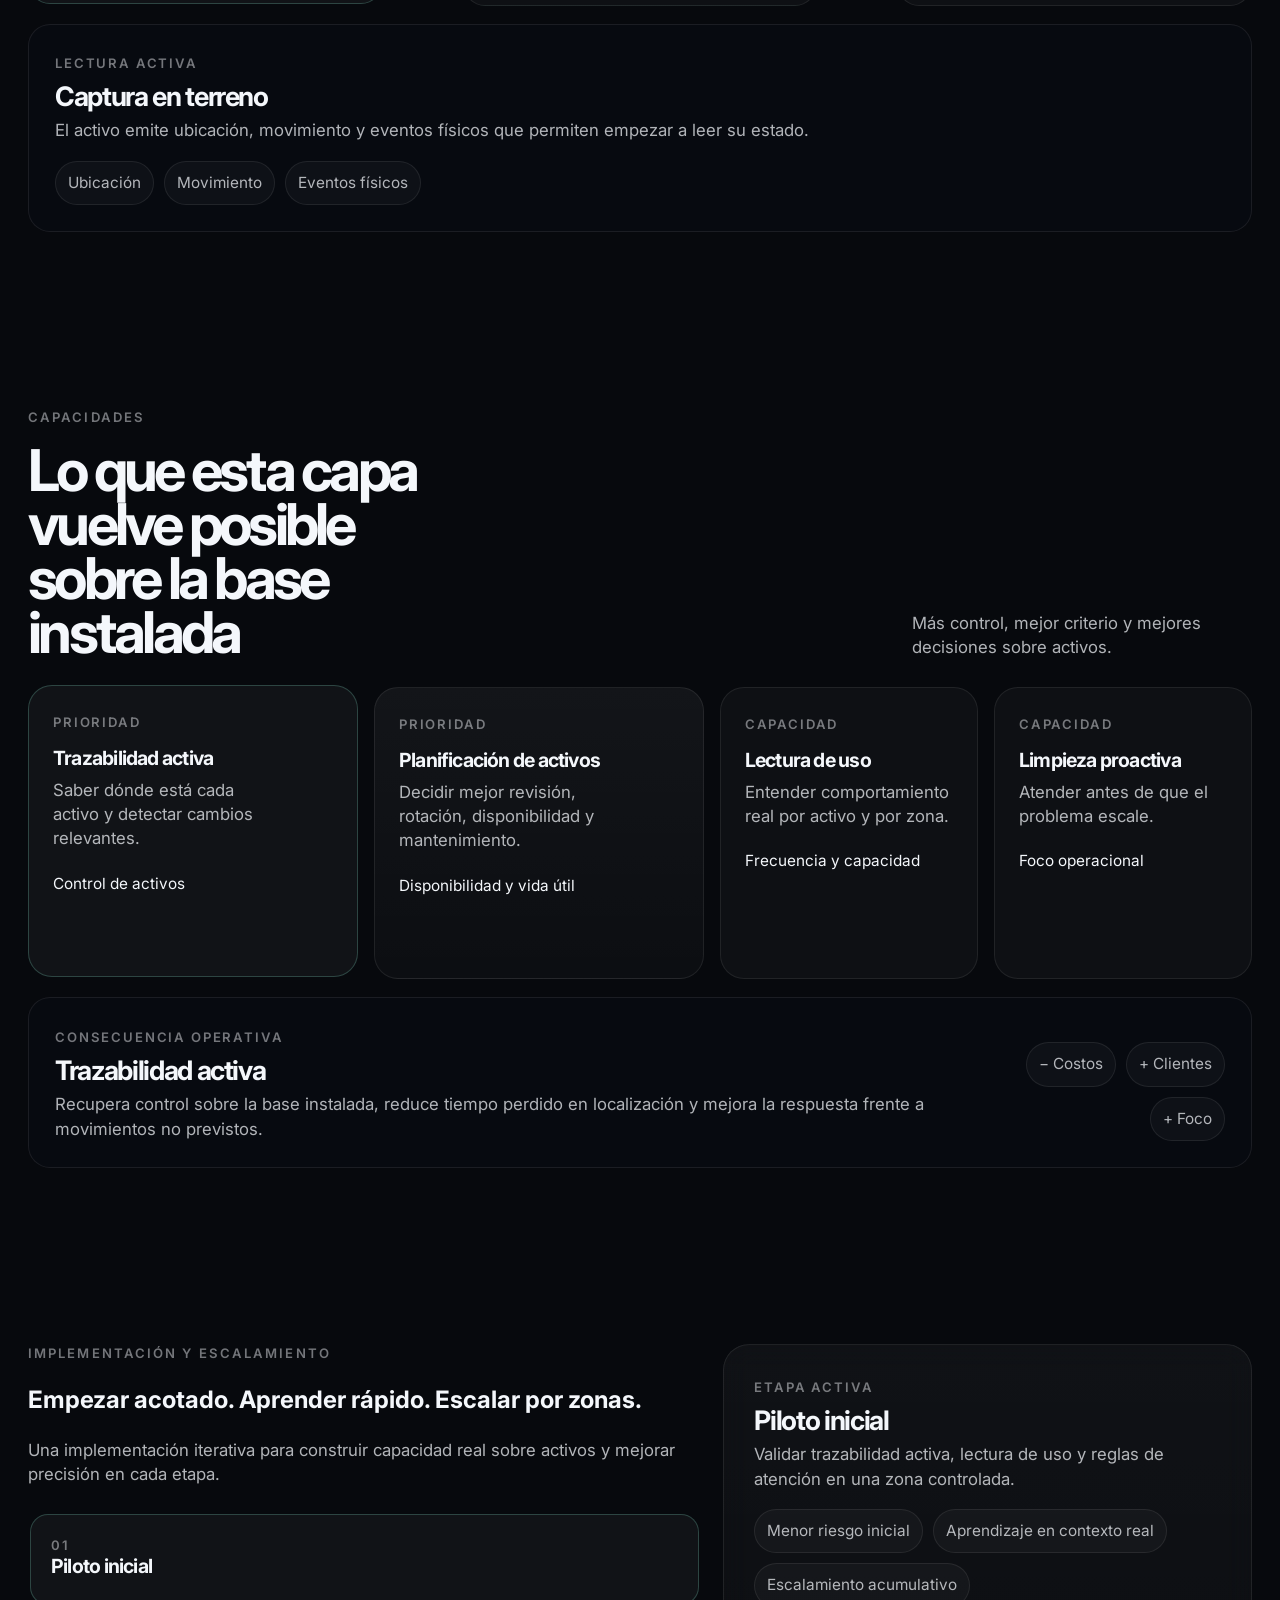
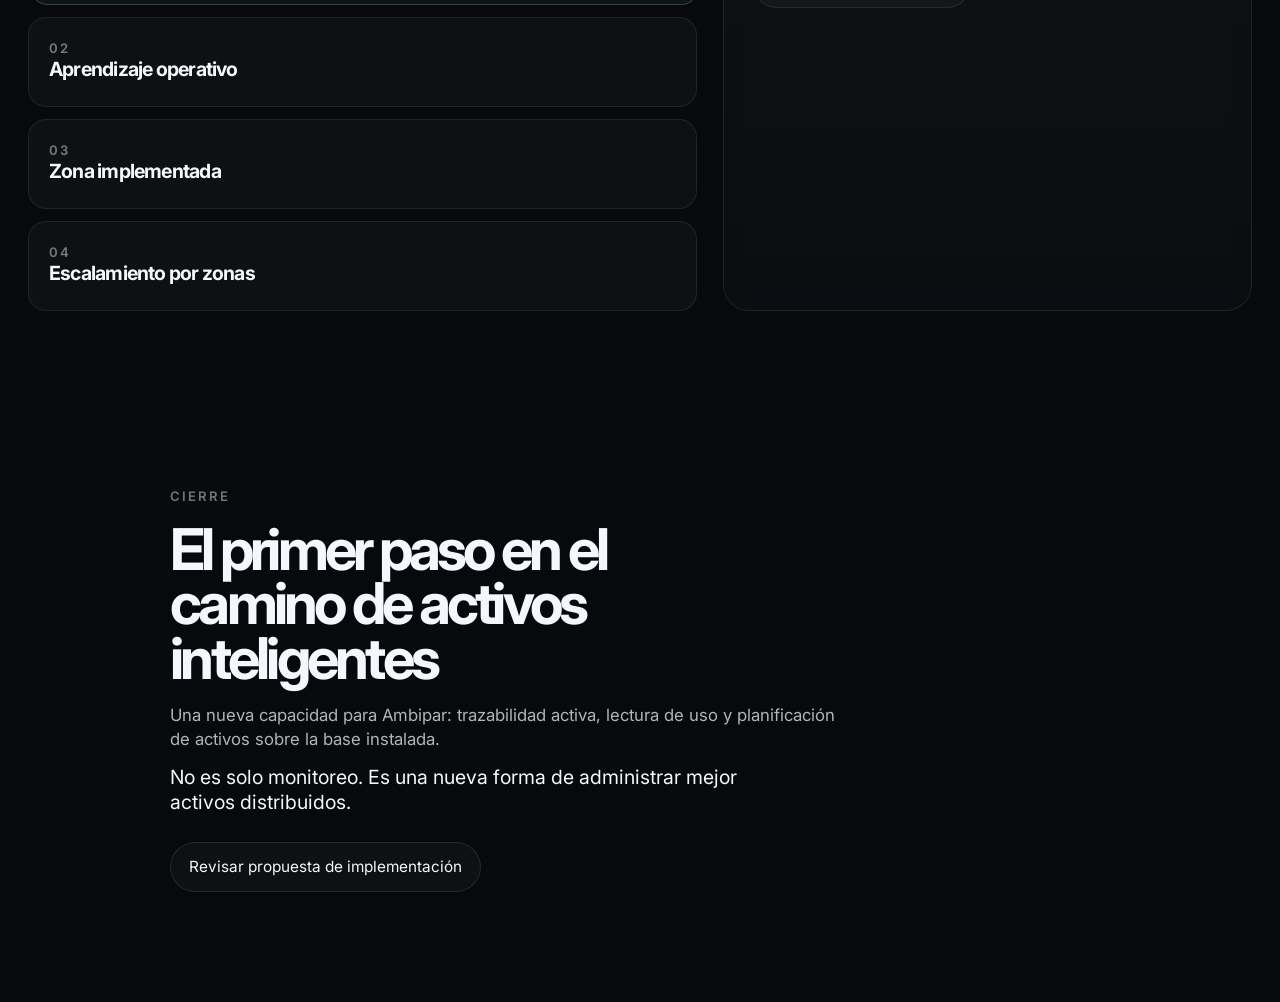
==== commit fef5c9c3: "Add files via upload" ====
--- a/index.html
+++ b/index.html
@@ -3,23 +3,25 @@
 <head>
   <meta charset="UTF-8" />
   <meta name="viewport" content="width=device-width, initial-scale=1.0" />
-  <meta name="description" content="Propuesta comercial ejecutiva de One Mind para Ambipar: trazabilidad, lectura de uso y planificación de activos distribuidos." />
-  <title>One Mind × Ambipar — Propuesta de activos inteligentes</title>
+  <meta name="description" content="Propuesta comercial ejecutiva de One Mind para Ambipar: administración de activos sanitarios distribuidos mediante captura en terreno, backend con IA y gestión operacional." />
+  <title>One Mind × Ambipar — Activos sanitarios inteligentes</title>
   <link rel="preconnect" href="https://fonts.googleapis.com">
   <link rel="preconnect" href="https://fonts.gstatic.com" crossorigin>
   <link href="https://fonts.googleapis.com/css2?family=Inter:wght@400;500;600;700;800&display=swap" rel="stylesheet">
   <link rel="stylesheet" href="styles.css" />
 </head>
 <body>
+  <!-- Fondo global: textura mínima para sostener una estética premium sin parecer interfaz de software. -->
   <div class="site-bg" aria-hidden="true">
     <div class="site-bg__radial site-bg__radial--a"></div>
     <div class="site-bg__radial site-bg__radial--b"></div>
     <div class="site-bg__grid"></div>
   </div>
 
+  <!-- Navegación sticky hacia los cinco momentos narrativos de la propuesta. -->
   <header class="topbar" id="top">
     <div class="shell topbar__inner">
-      <a class="brand" href="#vision" aria-label="Ir al inicio">
+      <a class="brand" href="#vision" aria-label="Ir al inicio de la propuesta">
         <span class="brand__mark"></span>
         <span class="brand__text">One Mind <span>× Ambipar</span></span>
       </a>
@@ -32,37 +34,37 @@
         <a href="#closing">Cierre</a>
       </nav>
 
-      <a class="topbar__cta" href="#closing">Revisar implementación</a>
+      <div class="topbar__actions">
+        <a class="topbar__cta" href="#closing">Revisar implementación</a>
+        <a class="topbar__cta topbar__cta--accent" href="https://onemind.works/lab/ambipar" target="_blank" rel="noopener noreferrer">Dashboard</a>
+      </div>
     </div>
   </header>
 
   <main>
-    <!-- HERO
-         Imagen principal: activos distribuidos emitiendo señal y mostrando intensidad de uso.
-         El detalle ya no vive sobre la imagen; ahora se muestra bajo los chips de conceptos. -->
+    <!-- HERO / VISIÓN
+         Objetivo: instalar activos distribuidos + señal legible + lectura de uso.
+         Muy poco texto visible; la profundidad vive en una sola capa interactiva. -->
     <section class="hero section" id="vision" aria-labelledby="hero-title">
       <div class="shell hero__layout">
         <div class="hero__content">
           <p class="eyebrow">Propuesta comercial ejecutiva</p>
-          <h1 id="hero-title">Visibilidad en tiempo real para activos</h1>
+          <h1 id="hero-title">Visibilidad en tiempo real para activos sanitarios</h1>
           <p class="hero__lead">Una nueva capacidad para administrar mejor activos distribuidos.</p>
-          <p class="hero__support">Trazabilidad activa, lectura de uso y planificación sobre activos sanitarios en terreno.</p>
-
+          <p class="hero__support">Trazabilidad activa, lectura de uso y planificación de activos.</p>
+
+          <!-- Los cuatro focos quedan visibles; el detalle cambia el panel y la visual activa. -->
           <div class="hero-pills" role="tablist" aria-label="Dimensiones de lectura sobre activos">
             <button class="hero-pill is-active" data-signal="ubicacion" role="tab" aria-selected="true">Ubicación</button>
             <button class="hero-pill" data-signal="uso" role="tab" aria-selected="false">Uso</button>
             <button class="hero-pill" data-signal="movimiento" role="tab" aria-selected="false">Movimiento</button>
             <button class="hero-pill" data-signal="atencion" role="tab" aria-selected="false">Atención</button>
           </div>
-
-          <div class="hero-detail" aria-live="polite">
-            <span class="hero-detail__eyebrow" id="signal-eyebrow">Base instalada</span>
-            <h2 id="signal-title">Ubicación</h2>
-            <p id="signal-copy">Saber dónde está cada activo y recuperar control sobre la base instalada.</p>
-          </div>
-        </div>
-
-        <div class="hero__visual" aria-label="Activos distribuidos emitiendo señal y nivel de uso">
+        </div>
+
+        <!-- Visual territorial abstracta: activos distribuidos emitiendo señales y distinto nivel de uso.
+             No debe leerse como dashboard ni mockup. -->
+        <div class="hero__visual" aria-label="Base instalada con señales legibles y distintos niveles de uso">
           <div class="territory">
             <div class="territory__grid"></div>
             <div class="territory__path territory__path--a"></div>
@@ -71,55 +73,59 @@
             <div class="territory__zone territory__zone--b"></div>
             <div class="territory__zone territory__zone--c"></div>
 
-            <!-- Activos principales: todos emiten señal y muestran nivel de uso. -->
+            <!-- Activos principales. Cada punto combina presencia, señal y nivel de uso. -->
             <button class="signal-point is-active signal-point--high" data-signal="ubicacion" style="--x: 18%; --y: 70%;" aria-label="Activo con foco en ubicación">
               <span class="signal-point__rings" aria-hidden="true"></span>
               <span class="signal-point__core" aria-hidden="true"></span>
-              <span class="signal-point__level signal-point__level--4" aria-hidden="true"><i></i><i></i><i></i><i></i></span>
+              <span class="signal-point__level" aria-hidden="true"><i></i><i></i><i></i></span>
             </button>
 
             <button class="signal-point signal-point--mid" data-signal="uso" style="--x: 38%; --y: 52%;" aria-label="Activo con foco en uso">
               <span class="signal-point__rings" aria-hidden="true"></span>
               <span class="signal-point__core" aria-hidden="true"></span>
-              <span class="signal-point__level signal-point__level--3" aria-hidden="true"><i></i><i></i><i></i><i></i></span>
+              <span class="signal-point__level" aria-hidden="true"><i></i><i></i><i></i></span>
             </button>
 
             <button class="signal-point signal-point--mid" data-signal="movimiento" style="--x: 62%; --y: 35%;" aria-label="Activo con foco en movimiento">
               <span class="signal-point__rings" aria-hidden="true"></span>
               <span class="signal-point__core" aria-hidden="true"></span>
-              <span class="signal-point__level signal-point__level--2" aria-hidden="true"><i></i><i></i><i></i><i></i></span>
-            </button>
-
-            <button class="signal-point signal-point--high" data-signal="atencion" style="--x: 80%; --y: 23%;" aria-label="Activo con foco en atención priorizada">
-              <span class="signal-point__rings" aria-hidden="true"></span>
-              <span class="signal-point__core" aria-hidden="true"></span>
-              <span class="signal-point__level signal-point__level--4" aria-hidden="true"><i></i><i></i><i></i><i></i></span>
+              <span class="signal-point__level" aria-hidden="true"><i></i><i></i><i></i></span>
+            </button>
+
+            <button class="signal-point signal-point--high" data-signal="atencion" style="--x: 80%; --y: 23%;" aria-label="Activo priorizado para atención">
+              <span class="signal-point__rings" aria-hidden="true"></span>
+              <span class="signal-point__core" aria-hidden="true"></span>
+              <span class="signal-point__level" aria-hidden="true"><i></i><i></i><i></i></span>
             </button>
 
             <!-- Activos secundarios para sugerir base instalada más amplia. -->
-            <div class="signal-ghost signal-ghost--mid" style="--x: 58%; --y: 73%;" aria-hidden="true"></div>
+            <div class="signal-ghost signal-ghost--low" style="--x: 58%; --y: 73%;" aria-hidden="true"></div>
             <div class="signal-ghost signal-ghost--low" style="--x: 29%; --y: 28%;" aria-hidden="true"></div>
             <div class="signal-ghost signal-ghost--mid" style="--x: 73%; --y: 57%;" aria-hidden="true"></div>
-            <div class="signal-ghost signal-ghost--low" style="--x: 10%; --y: 41%;" aria-hidden="true"></div>
+
+            <div class="hero-reveal" id="signal-panel" aria-live="polite">
+              <span class="hero-reveal__eyebrow">Activo priorizado</span>
+              <h2 id="signal-title">Ubicación</h2>
+              <p id="signal-copy">Saber dónde está cada activo y recuperar visibilidad sobre la base instalada.</p>
+            </div>
           </div>
         </div>
       </div>
     </section>
 
     <!-- PROPUESTA
-         Se simplifican las tarjetas. Solo quedan concepto central y una línea visible. -->
+         Mantener tesis y flujo. El detalle activo solo existe si agrega claridad útil. -->
     <section class="proposal section" id="proposal" aria-labelledby="proposal-title">
       <div class="shell">
         <div class="section-head section-head--tight">
           <div>
             <p class="eyebrow">Propuesta</p>
-            <h2 id="proposal-title">El siguiente salto en la digitalización de activos</h2>
-          </div>
-          <p class="section-head__side section-head__side--small">Captura en terreno, IA aplicada y gestión operacional sobre activos sanitarios distribuidos.</p>
+            <h2 id="proposal-title">El siguiente salto en la digitalización de activos sanitarios</h2>
+          </div>
         </div>
 
         <div class="proposal-thesis">
-          <p>Convertir señales físicas en decisiones operacionales</p>
+          <p>Convertir señales físicas en decisiones sobre activos y operación</p>
         </div>
 
         <div class="flow" aria-label="Flujo de solución">
@@ -132,7 +138,7 @@
           <button class="flow-step flow-step--featured" data-flow="backend" aria-expanded="false">
             <span class="flow-step__index">02</span>
             <strong>Backend con IA</strong>
-            <span>Lectura inteligente</span>
+            <span>Lectura útil</span>
           </button>
           <div class="flow-line" aria-hidden="true"></div>
           <button class="flow-step" data-flow="operations" aria-expanded="false">
@@ -143,7 +149,7 @@
         </div>
 
         <div class="flow-detail" aria-live="polite">
-          <span class="flow-detail__eyebrow">Capa activa</span>
+          <span class="flow-detail__eyebrow">Lectura activa</span>
           <h3 id="flow-title">Captura en terreno</h3>
           <p id="flow-copy">Ubicación, movimiento y eventos físicos del activo para empezar a leer su estado.</p>
           <div class="flow-tags" id="flow-tags"></div>
@@ -152,7 +158,8 @@
     </section>
 
     <!-- CAPACIDADES
-         Tarjetas más limpias; el detalle vive en un panel único. -->
+         Trazabilidad activa y planificación de activos dominan.
+         El panel de detalle debe conectar capacidad con consecuencia real de negocio. -->
     <section class="capabilities section" id="capabilities" aria-labelledby="capabilities-title">
       <div class="shell">
         <div class="section-head section-head--tight section-head--capabilities">
@@ -160,148 +167,105 @@
             <p class="eyebrow">Capacidades</p>
             <h2 id="capabilities-title">Lo que esta capa vuelve posible sobre la base instalada</h2>
           </div>
-          <p class="section-head__side">Más control, mejor criterio y mejores decisiones sobre activos sanitarios.</p>
+          <p class="section-head__side">Más control, mejor criterio y mejores decisiones sobre activos.</p>
         </div>
 
         <div class="cap-grid" role="list" aria-label="Capacidades clave">
           <article class="cap-card cap-card--primary is-active" data-cap="traceability" role="listitem" tabindex="0">
             <span class="cap-card__badge">Prioridad</span>
             <h3>Trazabilidad activa</h3>
-            <p>Control de activos</p>
-            <span class="cap-card__hint">Localización y cambios relevantes</span>
+            <p>Saber dónde está cada activo y detectar cambios relevantes.</p>
+            <span class="cap-card__hint">Control de activos</span>
           </article>
 
           <article class="cap-card cap-card--primary" data-cap="planning" role="listitem" tabindex="0">
             <span class="cap-card__badge">Prioridad</span>
             <h3>Planificación de activos</h3>
-            <p>Disponibilidad y vida útil</p>
-            <span class="cap-card__hint">Rotación, revisión y mantenimiento</span>
+            <p>Decidir mejor revisión, rotación, disponibilidad y mantenimiento.</p>
+            <span class="cap-card__hint">Disponibilidad y vida útil</span>
           </article>
 
           <article class="cap-card" data-cap="usage" role="listitem" tabindex="0">
-            <span class="cap-card__badge">Complementaria</span>
+            <span class="cap-card__badge">Capacidad</span>
             <h3>Lectura de uso</h3>
-            <p>Frecuencia y criterio</p>
-            <span class="cap-card__hint">Uso real por activo y por zona</span>
+            <p>Entender comportamiento real por activo y por zona.</p>
+            <span class="cap-card__hint">Frecuencia y capacidad</span>
           </article>
 
           <article class="cap-card" data-cap="cleaning" role="listitem" tabindex="0">
-            <span class="cap-card__badge">Complementaria</span>
+            <span class="cap-card__badge">Capacidad</span>
             <h3>Limpieza proactiva</h3>
-            <p>Foco donde más importa</p>
-            <span class="cap-card__hint">Atención antes del deterioro</span>
-          </article>
-        </div>
-
-        <div class="cap-panel" aria-live="polite">
-          <div class="cap-panel__content">
-            <span class="cap-panel__eyebrow">Consecuencia operativa</span>
+            <p>Atender antes de que el problema escale.</p>
+            <span class="cap-card__hint">Foco operacional</span>
+          </article>
+        </div>
+
+        <div class="cap-detail" aria-live="polite">
+          <div>
+            <span class="cap-detail__eyebrow">Consecuencia operativa</span>
             <h3 id="cap-title">Trazabilidad activa</h3>
-            <p id="cap-copy">Reduce tiempo perdido buscando activos, recupera control sobre la base instalada y mejora la conversación con el cliente.</p>
-          </div>
-          <div class="cap-panel__impacts">
-            <span id="cap-impact-1">− Costos</span>
-            <span id="cap-impact-2">+ Clientes</span>
-            <span id="cap-impact-3">+ Foco</span>
-          </div>
-        </div>
-      </div>
-    </section>
-
-    <!-- ESCALAMIENTO
-         El panel activo incluye una gráfica simple de crecimiento iterativo / incremental. -->
+            <p id="cap-copy">Reduce tiempo perdido buscando activos, recupera visibilidad sobre la base instalada y mejora la conversación con el cliente.</p>
+          </div>
+          <div class="cap-detail__meta">
+            <span id="cap-impact-1">Costos</span>
+            <span id="cap-impact-2">Clientes</span>
+            <span id="cap-impact-3">Foco</span>
+          </div>
+        </div>
+      </div>
+    </section>
+
+    <!-- IMPLEMENTACIÓN Y ESCALAMIENTO
+         Solo se mantiene interacción donde realmente cambia el porqué del rollout. -->
     <section class="scaling section" id="scaling" aria-labelledby="scaling-title">
-      <div class="shell">
-        <div class="section-head section-head--tight">
-          <div>
-            <p class="eyebrow">Implementación y escalamiento</p>
-            <h2 id="scaling-title">Empezar acotado. Aprender rápido. Escalar por zonas.</h2>
-          </div>
-          <p class="section-head__side">Un despliegue iterativo para reducir riesgo, acelerar aprendizaje y construir capacidad real.</p>
-        </div>
-
-        <div class="rollout-nav" role="tablist" aria-label="Etapas del despliegue">
-          <button class="rollout-step is-active" data-step="1" aria-selected="true">
-            <span class="rollout-step__number">01</span>
-            <strong>Piloto inicial</strong>
-            <span>Validación controlada</span>
-          </button>
-          <button class="rollout-step" data-step="2" aria-selected="false">
-            <span class="rollout-step__number">02</span>
-            <strong>Aprendizaje operativo</strong>
-            <span>Calibración y ajuste</span>
-          </button>
-          <button class="rollout-step" data-step="3" aria-selected="false">
-            <span class="rollout-step__number">03</span>
-            <strong>Zona implementada</strong>
-            <span>Capacidad visible</span>
-          </button>
-          <button class="rollout-step" data-step="4" aria-selected="false">
-            <span class="rollout-step__number">04</span>
-            <strong>Escalamiento por zonas</strong>
-            <span>Replicación incremental</span>
-          </button>
-        </div>
-
-        <div class="rollout-panel" id="rollout-panel" aria-live="polite">
-          <div class="rollout-panel__content">
-            <span class="rollout-panel__label">Etapa activa</span>
-            <h3 id="rollout-title">Piloto inicial</h3>
-            <p id="rollout-copy">Validar trazabilidad, lectura de uso y reglas de atención en una zona controlada antes de ampliar despliegue.</p>
-
-            <div class="rollout-graphic" aria-hidden="true">
-              <div class="rollout-graphic__label">Escalabilidad iterativa / incremental</div>
-              <div class="rollout-graphic__bars">
-                <span class="is-active"></span>
-                <span></span>
-                <span></span>
-                <span></span>
-              </div>
-              <div class="rollout-graphic__curve"></div>
-            </div>
-          </div>
-
+      <div class="shell scaling__layout">
+        <div class="scaling__content">
+          <p class="eyebrow">Implementación y escalamiento</p>
+          <h2 id="scaling-title">Empezar acotado. Aprender rápido. Escalar por zonas.</h2>
+          <p class="scaling__lead">Una implementación iterativa para construir capacidad real sobre activos y mejorar precisión en cada etapa.</p>
+
+          <div class="rollout-steps" role="tablist" aria-label="Etapas de implementación">
+            <button class="rollout-step is-active" data-step="1" role="tab" aria-selected="true">
+              <span>01</span>
+              <strong>Piloto inicial</strong>
+            </button>
+            <button class="rollout-step" data-step="2" role="tab" aria-selected="false">
+              <span>02</span>
+              <strong>Aprendizaje operativo</strong>
+            </button>
+            <button class="rollout-step" data-step="3" role="tab" aria-selected="false">
+              <span>03</span>
+              <strong>Zona implementada</strong>
+            </button>
+            <button class="rollout-step" data-step="4" role="tab" aria-selected="false">
+              <span>04</span>
+              <strong>Escalamiento por zonas</strong>
+            </button>
+          </div>
+        </div>
+
+        <aside class="rollout-detail" aria-live="polite">
+          <span class="rollout-detail__eyebrow">Etapa activa</span>
+          <h3 id="rollout-title">Piloto inicial</h3>
+          <p id="rollout-copy">Validar trazabilidad activa, lectura de uso y reglas de atención en una zona controlada.</p>
           <div class="rollout-benefits">
             <span>Menor riesgo inicial</span>
-            <span>Aprendizaje rápido en contexto real</span>
-            <span>Expansión controlada y acumulativa</span>
-          </div>
-        </div>
-
-        <p class="rollout-closure">Cada zona implementada mejora la siguiente.</p>
+            <span>Aprendizaje en contexto real</span>
+            <span>Escalamiento acumulativo</span>
+          </div>
+        </aside>
       </div>
     </section>
 
     <!-- CIERRE
-         Recupera la imagen del inicio para cerrar el arco narrativo. -->
+         Mantenerlo como statement institucional, recuperando el lenguaje de activos. -->
     <section class="closing section" id="closing" aria-labelledby="closing-title">
       <div class="shell closing__layout">
-        <div class="closing__statement">
-          <p class="eyebrow">Cierre</p>
-          <h2 id="closing-title">El primer paso en el camino de activos inteligentes</h2>
-          <p class="closing__lead">Una nueva capacidad para administrar activos sanitarios con trazabilidad activa, lectura de uso y planificación de activos.</p>
-          <p class="closing__body">No estamos proponiendo solo monitoreo ni solo tecnología. Estamos proponiendo una forma distinta de administrar activos distribuidos y convertir señales físicas en decisiones operacionales.</p>
-          <div class="closing__emphasis">Una nueva capacidad para Ambipar</div>
-          <a class="closing__cta" href="#proposal">Revisar propuesta de implementación</a>
-        </div>
-
-        <div class="closing__visual" aria-hidden="true">
-          <div class="territory territory--closing">
-            <div class="territory__grid"></div>
-            <div class="territory__path territory__path--a"></div>
-            <div class="territory__path territory__path--b"></div>
-            <div class="territory__zone territory__zone--a"></div>
-            <div class="territory__zone territory__zone--b"></div>
-            <div class="territory__zone territory__zone--c"></div>
-            <div class="signal-ghost signal-ghost--mid" style="--x: 18%; --y: 70%;"></div>
-            <div class="signal-ghost signal-ghost--mid" style="--x: 38%; --y: 52%;"></div>
-            <div class="signal-ghost signal-ghost--mid" style="--x: 62%; --y: 35%;"></div>
-            <div class="signal-ghost signal-ghost--mid" style="--x: 80%; --y: 23%;"></div>
-            <div class="signal-ghost signal-ghost--low" style="--x: 58%; --y: 73%;"></div>
-            <div class="signal-ghost signal-ghost--low" style="--x: 29%; --y: 28%;"></div>
-            <div class="signal-ghost signal-ghost--low" style="--x: 73%; --y: 57%;"></div>
-          </div>
-        </div>
+        <p class="eyebrow">Cierre</p>
+        <h2 id="closing-title">El primer paso en el camino de activos inteligentes</h2>
+        <p class="closing__lead">Una nueva capacidad para Ambipar: trazabilidad activa, lectura de uso y planificación de activos sobre la base instalada.</p>
+        <p class="closing__statement">No es solo monitoreo. Es una nueva forma de administrar mejor activos distribuidos.</p>
+        <a class="closing__cta" href="#top">Revisar propuesta de implementación</a>
       </div>
     </section>
   </main>
--- a/styles.css
+++ b/styles.css
@@ -1,182 +1,279 @@
 :root {
   --bg: #07090d;
-  --bg-soft: #0b1017;
-  --panel: rgba(255,255,255,0.05);
-  --panel-strong: rgba(255,255,255,0.08);
-  --line: rgba(255,255,255,0.09);
-  --line-strong: rgba(143,247,216,0.24);
-  --text: #f5f7fb;
-  --muted: rgba(245,247,251,0.72);
-  --muted-2: rgba(245,247,251,0.46);
+  --bg-soft: #0b1016;
+  --panel: rgba(255,255,255,0.03);
+  --panel-strong: rgba(255,255,255,0.045);
+  --line: rgba(255,255,255,0.08);
+  --line-strong: rgba(143,247,216,0.22);
+  --text: #f4f7fb;
+  --muted: rgba(244,247,251,0.72);
+  --muted-2: rgba(244,247,251,0.46);
   --accent: #8ff7d8;
-  --accent-2: #6ac8ff;
-  --shadow: 0 24px 60px rgba(0,0,0,0.35);
-  --radius-xl: 32px;
-  --radius-lg: 24px;
-  --radius-md: 18px;
-  --transition: 240ms cubic-bezier(.2,.7,.2,1);
-  --font: "Inter", system-ui, sans-serif;
-
-  --h1: clamp(3rem, 7vw, 6rem);
-  --h2: clamp(2rem, 4vw, 3.6rem);
-  --h3: clamp(1.25rem, 2vw, 1.8rem);
-  --lead: 1.18rem;
-  --body: 1rem;
-  --small: .92rem;
-  --micro: .78rem;
+  --accent-soft: rgba(143,247,216,0.16);
+  --shadow: 0 20px 60px rgba(0,0,0,0.34);
+  --radius-lg: 30px;
+  --radius-md: 24px;
+  --radius-sm: 18px;
+  --shell: 1240px;
+  --transition: 180ms ease;
+
+  /* Sistema tipográfico único para toda la pieza. */
+  --step--1: 0.82rem;
+  --step-0: 0.96rem;
+  --step-1: 1.05rem;
+  --step-2: 1.22rem;
+  --step-3: clamp(1.5rem, 2.1vw, 2rem);
+  --step-4: clamp(2.2rem, 4.5vw, 4.2rem);
+  --step-5: clamp(3rem, 6vw, 5.3rem);
 }
 
 * { box-sizing: border-box; }
 html { scroll-behavior: smooth; }
 body {
   margin: 0;
-  font-family: var(--font);
+  min-width: 320px;
   background: var(--bg);
   color: var(--text);
+  font-family: "Inter", system-ui, sans-serif;
   line-height: 1.45;
 }
-
-a { color: inherit; text-decoration: none; }
-button { font: inherit; }
-
+a {
+  color: inherit;
+  text-decoration: none;
+}
+button {
+  font: inherit;
+  color: inherit;
+}
+button, a { -webkit-tap-highlight-color: transparent; }
+:focus-visible {
+  outline: 2px solid rgba(143,247,216,0.9);
+  outline-offset: 3px;
+}
+
+/* Fondo global */
 .site-bg {
   position: fixed;
   inset: 0;
   pointer-events: none;
-  z-index: -2;
+  z-index: -1;
   overflow: hidden;
 }
-.site-bg__radial {
+.site-bg__radial,
+.site-bg__grid {
   position: absolute;
-  border-radius: 999px;
-  filter: blur(90px);
-  opacity: .28;
+  inset: 0;
 }
 .site-bg__radial--a {
-  width: 36rem; height: 36rem; left: -8rem; top: -10rem;
-  background: radial-gradient(circle, rgba(106,200,255,.22), transparent 68%);
+  background: radial-gradient(circle at 18% 18%, rgba(143,247,216,0.08), transparent 34%);
 }
 .site-bg__radial--b {
-  width: 32rem; height: 32rem; right: -8rem; bottom: -6rem;
-  background: radial-gradient(circle, rgba(143,247,216,.18), transparent 68%);
+  background: radial-gradient(circle at 80% 22%, rgba(126,168,255,0.07), transparent 28%);
 }
 .site-bg__grid {
-  position: absolute; inset: 0;
-  background-image: linear-gradient(rgba(255,255,255,.03) 1px, transparent 1px), linear-gradient(90deg, rgba(255,255,255,.03) 1px, transparent 1px);
-  background-size: 60px 60px;
-  mask-image: radial-gradient(circle at center, rgba(0,0,0,1), rgba(0,0,0,0));
-}
-
-.shell { width: min(1180px, calc(100% - 40px)); margin: 0 auto; }
-.section { padding: 96px 0; }
+  background-image:
+    linear-gradient(rgba(255,255,255,0.018) 1px, transparent 1px),
+    linear-gradient(90deg, rgba(255,255,255,0.018) 1px, transparent 1px);
+  background-size: 84px 84px;
+  mask-image: radial-gradient(circle at 50% 25%, rgba(0,0,0,0.7), transparent 82%);
+}
+
+/* Layout base */
+.shell {
+  width: min(calc(100% - 56px), var(--shell));
+  margin: 0 auto;
+}
+.section {
+  padding: 88px 0;
+}
 .eyebrow {
   margin: 0 0 16px;
-  font-size: var(--micro);
+  font-size: var(--step--1);
+  font-weight: 600;
   letter-spacing: .16em;
   text-transform: uppercase;
   color: var(--muted-2);
 }
-
-h1, h2, h3, p { margin-top: 0; }
-h1 { font-size: var(--h1); line-height: .92; letter-spacing: -.07em; margin-bottom: 18px; max-width: 11ch; }
-h2 { font-size: var(--h2); line-height: .95; letter-spacing: -.06em; margin-bottom: 0; max-width: 12ch; }
-h3 { font-size: var(--h3); line-height: 1; letter-spacing: -.04em; }
-
+.section-head {
+  display: grid;
+  grid-template-columns: minmax(0, 1fr) minmax(220px, 340px);
+  gap: 24px;
+  align-items: end;
+  margin-bottom: 34px;
+}
+.section-head--tight { margin-bottom: 28px; }
+.section-head h2,
+.closing__layout h2 {
+  margin: 0;
+  font-size: var(--step-4);
+  line-height: .94;
+  letter-spacing: -.065em;
+}
+.section-head__side,
+.scaling__lead,
+.closing__lead,
+.hero__lead,
+.hero__support {
+  margin: 0;
+  font-size: var(--step-1);
+  color: var(--muted);
+}
+
+/* Topbar */
 .topbar {
-  position: sticky; top: 0; z-index: 20;
-  backdrop-filter: blur(14px);
-  background: rgba(7,9,13,.68);
-  border-bottom: 1px solid rgba(255,255,255,.05);
+  position: sticky;
+  top: 0;
+  z-index: 30;
+  backdrop-filter: blur(18px);
+  background: rgba(7,9,13,0.64);
+  border-bottom: 1px solid rgba(255,255,255,0.04);
 }
 .topbar__inner {
-  display: flex; align-items: center; justify-content: space-between;
-  min-height: 78px; gap: 18px;
-}
-.brand { display: inline-flex; align-items: center; gap: 12px; }
+  display: flex;
+  align-items: center;
+  justify-content: space-between;
+  min-height: 72px;
+  gap: 20px;
+}
+.brand {
+  display: inline-flex;
+  align-items: center;
+  gap: 12px;
+  font-size: var(--step-0);
+  font-weight: 700;
+}
 .brand__mark {
-  width: 12px; height: 12px; border-radius: 999px;
-  background: linear-gradient(135deg, var(--accent), var(--accent-2));
-  box-shadow: 0 0 20px rgba(143,247,216,.35);
-}
-.brand__text { font-weight: 700; letter-spacing: -.03em; }
-.brand__text span { color: var(--muted); font-weight: 500; }
-.topnav { display: flex; gap: 18px; }
-.topnav a { color: var(--muted); font-size: var(--small); transition: color var(--transition); }
-.topnav a:hover { color: var(--text); }
-.topbar__cta {
-  padding: 11px 16px; border-radius: 999px; border: 1px solid var(--line);
-  background: rgba(255,255,255,.03); font-size: var(--small); font-weight: 600;
-}
-
-.hero { padding-top: 72px; }
+  width: 10px;
+  height: 10px;
+  border-radius: 999px;
+  background: var(--accent);
+  box-shadow: 0 0 18px rgba(143,247,216,0.6);
+}
+.brand__text span { color: var(--muted-2); }
+.topnav {
+  display: flex;
+  align-items: center;
+  gap: 22px;
+}
+.topnav a {
+  color: var(--muted);
+  font-size: var(--step-0);
+  transition: color var(--transition);
+}
+.topbar__cta,
+.closing__cta {
+  display: inline-flex;
+  align-items: center;
+  padding: 13px 18px;
+  border-radius: 999px;
+  border: 1px solid rgba(255,255,255,0.1);
+  background: rgba(255,255,255,0.03);
+  font-size: var(--step-0);
+  transition: background var(--transition), border-color var(--transition), transform var(--transition);
+}
+.topbar__cta:hover,
+.topbar__cta:focus-visible,
+.closing__cta:hover,
+.closing__cta:focus-visible {
+  background: rgba(255,255,255,0.05);
+  border-color: var(--line-strong);
+  transform: translateY(-1px);
+}
+
+/* Hero */
+.hero {
+  padding-top: 76px;
+  min-height: calc(100vh - 72px);
+  display: flex;
+  align-items: center;
+}
 .hero__layout {
-  display: grid; grid-template-columns: minmax(0, .95fr) minmax(0, 1.05fr); gap: 36px; align-items: center;
+  display: grid;
+  grid-template-columns: minmax(0, 0.86fr) minmax(420px, 1fr);
+  gap: 34px;
+  align-items: center;
+}
+.hero__content h1 {
+  margin: 0;
+  max-width: 12ch;
+  font-size: var(--step-5);
+  line-height: .9;
+  letter-spacing: -.075em;
 }
 .hero__lead {
-  margin: 0 0 10px; font-size: var(--lead); color: rgba(245,247,251,.9); max-width: 34ch;
+  margin-top: 20px;
+  max-width: 34rem;
 }
 .hero__support {
-  margin: 0 0 26px; color: var(--muted); max-width: 40ch;
+  margin-top: 10px;
+  max-width: 30rem;
+  color: var(--text);
 }
 .hero-pills {
-  display: flex; flex-wrap: wrap; gap: 10px; margin-bottom: 18px;
+  display: flex;
+  flex-wrap: wrap;
+  gap: 12px;
+  margin-top: 28px;
 }
 .hero-pill {
-  padding: 11px 14px; border-radius: 999px; border: 1px solid var(--line);
-  background: rgba(255,255,255,.03); color: var(--muted); cursor: pointer;
-  transition: transform var(--transition), border-color var(--transition), color var(--transition), background var(--transition);
-}
-.hero-pill:hover, .hero-pill:focus-visible, .hero-pill.is-active {
-  color: var(--text); background: rgba(255,255,255,.06); border-color: var(--line-strong); outline: none;
-}
-.hero-detail {
-  padding-top: 6px; min-height: 106px;
-}
-.hero-detail__eyebrow {
-  display: block; margin-bottom: 8px; font-size: var(--micro); text-transform: uppercase; letter-spacing: .14em; color: var(--muted-2);
-}
-.hero-detail h2 { font-size: 1.35rem; letter-spacing: -.04em; line-height: 1; margin-bottom: 10px; }
-.hero-detail p { margin: 0; color: var(--muted); max-width: 46ch; }
-
-.hero__visual {
-  position: relative; min-height: 620px; padding: 18px;
-  border-radius: var(--radius-xl); border: 1px solid var(--line);
-  background: linear-gradient(180deg, rgba(255,255,255,.04), rgba(255,255,255,.02));
-  box-shadow: var(--shadow); overflow: hidden;
-}
+  padding: 11px 16px;
+  border-radius: 999px;
+  border: 1px solid var(--line);
+  background: rgba(255,255,255,0.02);
+  color: var(--muted);
+  cursor: pointer;
+  transition: border-color var(--transition), background var(--transition), color var(--transition), transform var(--transition);
+}
+.hero-pill:hover,
+.hero-pill:focus-visible,
+.hero-pill.is-active {
+  color: var(--text);
+  background: rgba(255,255,255,0.05);
+  border-color: var(--line-strong);
+  transform: translateY(-1px);
+}
+
+.hero__visual { position: relative; }
 .territory {
-  position: relative; height: 100%; min-height: 580px; border-radius: calc(var(--radius-xl) - 6px);
+  position: relative;
+  min-height: 640px;
+  border-radius: var(--radius-lg);
+  border: 1px solid rgba(255,255,255,0.06);
   background:
-    radial-gradient(circle at 20% 68%, rgba(143,247,216,.12), transparent 26%),
-    radial-gradient(circle at 78% 20%, rgba(106,200,255,.14), transparent 28%),
-    linear-gradient(180deg, rgba(8,11,17,.9), rgba(10,14,20,.74));
+    radial-gradient(circle at 22% 72%, rgba(143,247,216,0.08), transparent 24%),
+    radial-gradient(circle at 78% 24%, rgba(143,247,216,0.1), transparent 20%),
+    linear-gradient(180deg, rgba(255,255,255,0.03), rgba(255,255,255,0.015));
   overflow: hidden;
+  box-shadow: var(--shadow);
 }
 .territory__grid,
 .territory__path,
 .territory__zone {
-  position: absolute; inset: 0;
+  position: absolute;
+  inset: 0;
 }
 .territory__grid {
-  background-image: linear-gradient(rgba(255,255,255,.04) 1px, transparent 1px), linear-gradient(90deg, rgba(255,255,255,.04) 1px, transparent 1px);
-  background-size: 68px 68px; opacity: .35;
-}
-.territory__path--a,
-.territory__path--b {
-  border-radius: 999px; filter: blur(2px); opacity: .28;
-}
-.territory__path--a {
-  inset: 18% 14% auto 10%; height: 2px;
-  transform: rotate(-18deg);
-  background: linear-gradient(90deg, transparent, rgba(143,247,216,.45), transparent);
-}
-.territory__path--b {
-  inset: 54% 12% auto 34%; height: 2px;
-  transform: rotate(12deg);
-  background: linear-gradient(90deg, transparent, rgba(106,200,255,.4), transparent);
+  background-image:
+    linear-gradient(rgba(255,255,255,0.03) 1px, transparent 1px),
+    linear-gradient(90deg, rgba(255,255,255,0.03) 1px, transparent 1px);
+  background-size: 74px 74px;
+  mask-image: linear-gradient(180deg, rgba(0,0,0,.35), black 35%, black 72%, rgba(0,0,0,.22));
+}
+.territory__path::before,
+.territory__path::after {
+  content: "";
+  position: absolute;
+  border-radius: 999px;
+  background: linear-gradient(90deg, transparent, rgba(255,255,255,0.22), transparent);
+}
+.territory__path--a::before {
+  width: 70%; height: 1px; left: 11%; top: 64%; transform: rotate(-17deg);
+}
+.territory__path--b::after {
+  width: 56%; height: 1px; left: 28%; top: 38%; transform: rotate(-22deg);
 }
 .territory__zone {
-  border: 1px solid rgba(255,255,255,.05);
+  border: 1px solid rgba(255,255,255,0.06);
   border-radius: 999px;
 }
 .territory__zone--a { inset: 12% 47% 52% 11%; }
@@ -185,240 +282,385 @@
 
 .signal-point,
 .signal-ghost {
-  position: absolute; left: var(--x); top: var(--y); transform: translate(-50%, -50%);
+  position: absolute;
+  left: var(--x);
+  top: var(--y);
+  transform: translate(-50%, -50%);
 }
 .signal-point {
-  width: 46px; height: 46px; border: 0; padding: 0; background: transparent; cursor: pointer;
+  width: 44px;
+  height: 44px;
+  border: 0;
+  padding: 0;
+  background: transparent;
+  cursor: pointer;
 }
 .signal-point__rings,
 .signal-point__core,
-.signal-point__level { position: absolute; }
-.signal-point__rings { inset: -2px; border-radius: 999px; }
+.signal-point__level {
+  position: absolute;
+}
+.signal-point__rings {
+  inset: 0;
+  border-radius: 999px;
+}
 .signal-point__rings::before,
-.signal-point__rings::after,
-.signal-point__rings span {
-  content: ""; position: absolute; inset: 6px; border-radius: 999px;
-  border: 1px solid rgba(143,247,216,.26); opacity: .75; animation: ping 2.4s infinite ease-out;
-}
-.signal-point__rings::after { inset: -2px; animation-delay: .7s; opacity: .42; }
-.signal-point.is-active .signal-point__rings::before,
-.signal-point.is-active .signal-point__rings::after { border-color: rgba(255,255,255,.35); }
+.signal-point__rings::after {
+  content: "";
+  position: absolute;
+  inset: 7px;
+  border-radius: 999px;
+  border: 1px solid rgba(143,247,216,0.22);
+  opacity: .8;
+}
+.signal-point__rings::after {
+  inset: -2px;
+  opacity: .4;
+}
 .signal-point__core {
-  width: 12px; height: 12px; left: 50%; top: 50%; transform: translate(-50%, -50%);
-  border-radius: 999px; background: var(--text);
-  box-shadow: 0 0 0 6px rgba(255,255,255,.05), 0 0 20px rgba(255,255,255,.22);
+  width: 12px;
+  height: 12px;
+  left: 50%;
+  top: 50%;
+  transform: translate(-50%, -50%);
+  border-radius: 999px;
+  background: var(--text);
+  box-shadow: 0 0 0 6px rgba(255,255,255,0.05), 0 0 24px rgba(255,255,255,0.22);
 }
 .signal-point__level {
-  display: flex; align-items: end; gap: 3px;
-  left: calc(100% - 4px); top: 50%; transform: translateY(-50%);
-  padding: 5px 6px; border-radius: 999px; background: rgba(9,12,18,.82);
-  border: 1px solid rgba(255,255,255,.08);
+  display: flex;
+  align-items: end;
+  gap: 3px;
+  right: -18px;
+  bottom: -4px;
+  padding: 5px 6px;
+  border-radius: 999px;
+  background: rgba(9,12,18,0.82);
+  border: 1px solid rgba(255,255,255,0.08);
 }
 .signal-point__level i {
-  display: block; width: 3px; height: 6px; border-radius: 999px; background: rgba(255,255,255,.2);
-  animation: levelPulse 1.8s infinite ease-in-out;
-}
-.signal-point__level i:nth-child(2) { height: 9px; animation-delay: .15s; }
-.signal-point__level i:nth-child(3) { height: 12px; animation-delay: .3s; }
-.signal-point__level i:nth-child(4) { height: 15px; animation-delay: .45s; }
-.signal-point__level--2 i:nth-child(n+3),
-.signal-point__level--3 i:nth-child(4) { background: rgba(255,255,255,.12); }
-.signal-point--high .signal-point__core { background: linear-gradient(135deg, var(--accent), var(--accent-2)); }
-.signal-point--mid .signal-point__core { background: rgba(255,255,255,.92); }
-.signal-point.is-active { transform: translate(-50%, -50%) scale(1.05); }
-
+  display: block;
+  width: 4px;
+  border-radius: 999px;
+  background: rgba(255,255,255,0.26);
+}
+.signal-point__level i:nth-child(1) { height: 6px; }
+.signal-point__level i:nth-child(2) { height: 10px; }
+.signal-point__level i:nth-child(3) { height: 14px; }
+.signal-point--mid .signal-point__level i:nth-child(1),
+.signal-point--mid .signal-point__level i:nth-child(2) { background: rgba(143,247,216,0.72); }
+.signal-point--high .signal-point__level i { background: rgba(143,247,216,0.9); }
+.signal-point:hover .signal-point__core,
+.signal-point:focus-visible .signal-point__core,
+.signal-point.is-active .signal-point__core {
+  background: var(--accent);
+  box-shadow: 0 0 0 7px rgba(143,247,216,0.08), 0 0 30px rgba(143,247,216,0.4);
+}
+.signal-point:hover .signal-point__rings::before,
+.signal-point:focus-visible .signal-point__rings::before,
+.signal-point.is-active .signal-point__rings::before {
+  animation: pulse 2.4s ease-out infinite;
+}
+.signal-point:hover .signal-point__rings::after,
+.signal-point:focus-visible .signal-point__rings::after,
+.signal-point.is-active .signal-point__rings::after {
+  animation: pulse 2.4s ease-out .6s infinite;
+}
 .signal-ghost {
-  width: 12px; height: 12px; border-radius: 999px; background: rgba(255,255,255,.14);
-  box-shadow: 0 0 0 10px rgba(255,255,255,.02); animation: ghostPing 3.8s infinite ease-out;
-}
-.signal-ghost--mid { background: rgba(143,247,216,.18); }
-.signal-ghost--low { opacity: .78; }
-
-.section-head {
-  display: flex; align-items: end; justify-content: space-between; gap: 28px; margin-bottom: 28px;
-}
-.section-head--tight { margin-bottom: 24px; }
-.section-head__side { max-width: 34rem; color: var(--muted); }
-.section-head__side--small { font-size: .95rem; }
-
+  width: 10px;
+  height: 10px;
+  border-radius: 999px;
+  background: rgba(255,255,255,0.46);
+  box-shadow: 0 0 0 8px rgba(255,255,255,0.03);
+}
+.signal-ghost--mid { box-shadow: 0 0 0 10px rgba(255,255,255,0.04); }
+
+.hero-reveal,
+.flow-detail,
+.cap-detail,
+.rollout-detail {
+  border: 1px solid rgba(255,255,255,0.08);
+  background: rgba(9,12,18,0.74);
+  backdrop-filter: blur(14px);
+}
+.hero-reveal {
+  position: absolute;
+  left: 28px;
+  right: 28px;
+  bottom: 28px;
+  padding: 24px 26px;
+  border-radius: var(--radius-md);
+}
+.hero-reveal__eyebrow,
+.flow-detail__eyebrow,
+.cap-detail__eyebrow,
+.rollout-detail__eyebrow {
+  display: inline-block;
+  margin-bottom: 10px;
+  font-size: var(--step--1);
+  font-weight: 600;
+  letter-spacing: .14em;
+  text-transform: uppercase;
+  color: var(--muted-2);
+}
+.hero-reveal h2,
+.flow-detail h3,
+.cap-detail h3,
+.rollout-detail h3 {
+  margin: 0 0 8px;
+  font-size: var(--step-3);
+  line-height: 1.02;
+  letter-spacing: -.05em;
+}
+.hero-reveal p,
+.flow-detail p,
+.cap-detail p,
+.rollout-detail p,
+.cap-card p,
+.flow-step span:last-child,
+.closing__statement {
+  margin: 0;
+  font-size: var(--step-1);
+  color: var(--muted);
+}
+
+/* Proposal */
 .proposal-thesis {
-  margin: 0 0 28px; padding: 28px 0 20px;
-  border-top: 1px solid var(--line); border-bottom: 1px solid var(--line);
+  margin: 0 0 28px;
+  padding: 24px 0 30px;
+  border-bottom: 1px solid rgba(255,255,255,0.08);
 }
 .proposal-thesis p {
-  margin: 0; font-size: clamp(2.2rem, 5.5vw, 4.4rem); line-height: .95; letter-spacing: -.07em; max-width: 13ch;
+  margin: 0;
+  max-width: 13ch;
+  font-size: var(--step-4);
+  line-height: .96;
+  letter-spacing: -.07em;
 }
 .flow {
-  display: grid; grid-template-columns: 1fr auto 1.08fr auto 1fr; gap: 14px; align-items: center;
+  display: grid;
+  grid-template-columns: minmax(0,1fr) 56px minmax(0,1fr) 56px minmax(0,1fr);
+  align-items: center;
+  gap: 12px;
+}
+.flow-line {
+  height: 1px;
+  background: linear-gradient(90deg, rgba(255,255,255,0.08), rgba(143,247,216,0.34), rgba(255,255,255,0.08));
+}
+.flow-step,
+.cap-card,
+.rollout-step {
+  text-align: left;
+  border: 1px solid var(--line);
+  background: var(--panel);
+  cursor: pointer;
+  transition: transform var(--transition), border-color var(--transition), background var(--transition);
 }
 .flow-step {
-  display: grid; gap: 8px; text-align: left; min-height: 154px; padding: 22px;
-  border-radius: 26px; border: 1px solid var(--line); background: rgba(255,255,255,.04);
-  cursor: pointer; transition: transform var(--transition), border-color var(--transition), background var(--transition);
-}
-.flow-step:hover, .flow-step:focus-visible, .flow-step.is-open {
-  transform: translateY(-4px); border-color: var(--line-strong); background: rgba(255,255,255,.06); outline: none;
-}
-.flow-step--featured { background: linear-gradient(180deg, rgba(143,247,216,.09), rgba(255,255,255,.04)); }
-.flow-step__index { font-size: var(--micro); color: var(--muted-2); }
-.flow-step strong { font-size: 1.28rem; letter-spacing: -.03em; }
-.flow-step span:last-child { color: var(--muted); }
-.flow-line { width: 38px; height: 1px; background: linear-gradient(90deg, rgba(255,255,255,.08), rgba(143,247,216,.34), rgba(255,255,255,.08)); }
+  padding: 24px;
+  border-radius: 22px;
+}
+.flow-step:hover,
+.flow-step:focus-visible,
+.flow-step.is-open,
+.cap-card:hover,
+.cap-card:focus-visible,
+.cap-card.is-active,
+.rollout-step:hover,
+.rollout-step:focus-visible,
+.rollout-step.is-active {
+  border-color: var(--line-strong);
+  background: var(--panel-strong);
+}
+.flow-step:hover,
+.flow-step:focus-visible,
+.flow-step.is-open,
+.cap-card:hover,
+.cap-card:focus-visible,
+.cap-card.is-active { transform: translateY(-2px); }
+.rollout-step:hover,
+.rollout-step:focus-visible,
+.rollout-step.is-active { transform: translateX(2px); }
+.flow-step--featured {
+  background: linear-gradient(180deg, rgba(143,247,216,0.06), rgba(255,255,255,0.03));
+}
+.flow-step__index,
+.rollout-step span,
+.cap-card__badge {
+  display: inline-block;
+  color: var(--muted-2);
+  font-size: var(--step--1);
+  font-weight: 600;
+  letter-spacing: .14em;
+  text-transform: uppercase;
+}
+.flow-step__index { margin-bottom: 16px; }
+.flow-step strong,
+.rollout-step strong,
+.cap-card h3 {
+  display: block;
+  margin: 0 0 8px;
+  font-size: var(--step-2);
+  line-height: 1.08;
+  letter-spacing: -.04em;
+}
 .flow-detail {
-  margin-top: 22px; padding: 24px 26px; border-radius: var(--radius-lg); border: 1px solid var(--line); background: rgba(255,255,255,.035);
-}
-.flow-detail__eyebrow {
-  display: block; margin-bottom: 8px; font-size: var(--micro); text-transform: uppercase; letter-spacing: .14em; color: var(--muted-2);
-}
-.flow-detail h3 { margin-bottom: 10px; }
-.flow-detail p { margin: 0 0 16px; color: var(--muted); max-width: 52ch; }
-.flow-tags { display: flex; flex-wrap: wrap; gap: 10px; }
-.flow-tags span {
-  padding: 8px 11px; border-radius: 999px; border: 1px solid var(--line); color: var(--muted); font-size: var(--small);
-}
-
-.section-head--capabilities { margin-bottom: 26px; }
+  margin-top: 18px;
+  padding: 26px;
+  border-radius: 22px;
+}
+.flow-tags,
+.rollout-benefits,
+.cap-detail__meta {
+  display: flex;
+  flex-wrap: wrap;
+  gap: 10px;
+  margin-top: 18px;
+}
+.flow-tags span,
+.rollout-benefits span,
+.cap-detail__meta span {
+  display: inline-flex;
+  align-items: center;
+  padding: 10px 12px;
+  border-radius: 999px;
+  border: 1px solid rgba(255,255,255,0.08);
+  background: rgba(255,255,255,0.03);
+  font-size: var(--step-0);
+  color: var(--muted);
+}
+
+/* Capabilities */
+.section-head--capabilities h2 { max-width: 12ch; }
 .cap-grid {
-  display: grid; grid-template-columns: 1.15fr 1.15fr .9fr .9fr; gap: 14px; align-items: stretch;
+  display: grid;
+  grid-template-columns: 1.15fr 1.15fr .9fr .9fr;
+  gap: 16px;
 }
 .cap-card {
-  min-height: 220px; padding: 22px; border-radius: 28px; border: 1px solid var(--line); background: rgba(255,255,255,.04);
-  cursor: pointer; transition: transform var(--transition), border-color var(--transition), background var(--transition);
-}
-.cap-card:hover, .cap-card:focus-visible, .cap-card.is-active {
-  transform: translateY(-4px); border-color: var(--line-strong); background: rgba(255,255,255,.06); outline: none;
-}
-.cap-card--primary { background: rgba(255,255,255,.06); }
-.cap-card__badge {
-  display: inline-flex; margin-bottom: 18px; font-size: var(--micro); text-transform: uppercase; letter-spacing: .14em; color: var(--muted-2);
-}
-.cap-card h3 { margin-bottom: 10px; }
-.cap-card p { margin: 0 0 10px; color: rgba(245,247,251,.92); font-weight: 600; }
-.cap-card__hint { color: var(--muted); font-size: var(--small); }
-.cap-panel {
-  margin-top: 18px; padding: 24px 26px; border-radius: var(--radius-lg); border: 1px solid var(--line); background: rgba(255,255,255,.035);
-  display: flex; justify-content: space-between; gap: 20px; align-items: end;
-}
-.cap-panel__eyebrow {
-  display: block; margin-bottom: 8px; font-size: var(--micro); text-transform: uppercase; letter-spacing: .14em; color: var(--muted-2);
-}
-.cap-panel__content h3 { margin-bottom: 10px; }
-.cap-panel__content p { margin: 0; color: var(--muted); max-width: 52ch; }
-.cap-panel__impacts { display: flex; flex-wrap: wrap; gap: 10px; justify-content: flex-end; }
-.cap-panel__impacts span {
-  padding: 10px 12px; border-radius: 999px; border: 1px solid var(--line); font-size: var(--small); background: rgba(255,255,255,.03);
-}
-
-.rollout-nav {
-  display: grid; grid-template-columns: repeat(4, 1fr); gap: 14px;
+  min-height: 236px;
+  padding: 24px;
+  border-radius: var(--radius-md);
+}
+.cap-card--primary {
+  min-height: 292px;
+  background: linear-gradient(180deg, rgba(255,255,255,0.05), rgba(255,255,255,0.025));
+}
+.cap-card__badge { margin-bottom: 16px; }
+.cap-card p { max-width: 21ch; }
+.cap-card__hint {
+  display: inline-block;
+  margin-top: 22px;
+  font-size: var(--step-0);
+  color: var(--text);
+}
+.cap-detail {
+  margin-top: 18px;
+  padding: 26px;
+  border-radius: 22px;
+  display: flex;
+  justify-content: space-between;
+  gap: 24px;
+  align-items: end;
+}
+.cap-detail__meta {
+  max-width: 360px;
+  justify-content: flex-end;
+}
+
+/* Scaling */
+.scaling__layout {
+  display: grid;
+  grid-template-columns: minmax(0, .95fr) minmax(320px, .75fr);
+  gap: 26px;
+  align-items: start;
+}
+.rollout-steps {
+  display: grid;
+  gap: 12px;
+  margin-top: 28px;
 }
 .rollout-step {
-  display: grid; gap: 6px; min-height: 136px; padding: 20px; text-align: left;
-  border-radius: 24px; border: 1px solid var(--line); background: rgba(255,255,255,.04); cursor: pointer;
-  transition: transform var(--transition), border-color var(--transition), background var(--transition);
-}
-.rollout-step:hover, .rollout-step:focus-visible, .rollout-step.is-active {
-  transform: translateY(-4px); border-color: var(--line-strong); background: rgba(255,255,255,.06); outline: none;
-}
-.rollout-step__number { color: var(--muted-2); font-size: var(--micro); }
-.rollout-step strong { font-size: 1.08rem; letter-spacing: -.03em; }
-.rollout-step span:last-child { color: var(--muted); font-size: var(--small); }
-.rollout-panel {
-  margin-top: 18px; padding: 24px 26px; border-radius: var(--radius-lg); border: 1px solid var(--line); background: rgba(255,255,255,.035);
-  display: grid; grid-template-columns: 1.2fr .9fr; gap: 20px; align-items: stretch;
-}
-.rollout-panel__label {
-  display: block; margin-bottom: 8px; font-size: var(--micro); text-transform: uppercase; letter-spacing: .14em; color: var(--muted-2);
-}
-.rollout-panel__content h3 { margin-bottom: 10px; }
-.rollout-panel__content p { margin: 0 0 20px; color: var(--muted); max-width: 50ch; }
-.rollout-benefits {
-  display: grid; gap: 10px; align-content: start;
-}
-.rollout-benefits span {
-  padding: 12px 14px; border-radius: 16px; border: 1px solid var(--line); color: var(--muted); background: rgba(255,255,255,.03);
-}
-.rollout-graphic {
-  margin-top: auto; padding: 16px 16px 18px; border-radius: 18px; border: 1px solid var(--line); background: rgba(255,255,255,.025); min-height: 124px;
-}
-.rollout-graphic__label { font-size: var(--micro); letter-spacing: .14em; text-transform: uppercase; color: var(--muted-2); margin-bottom: 14px; }
-.rollout-graphic__bars {
-  display: grid; grid-template-columns: repeat(4, 1fr); gap: 8px; align-items: end; height: 52px;
-}
-.rollout-graphic__bars span {
-  display: block; border-radius: 999px 999px 10px 10px; background: rgba(255,255,255,.14); height: 16px;
-}
-.rollout-graphic__bars span:nth-child(2) { height: 26px; }
-.rollout-graphic__bars span:nth-child(3) { height: 38px; }
-.rollout-graphic__bars span:nth-child(4) { height: 50px; }
-.rollout-graphic__bars span.is-active,
-.rollout-panel[data-stage="2"] .rollout-graphic__bars span:nth-child(-n+2),
-.rollout-panel[data-stage="3"] .rollout-graphic__bars span:nth-child(-n+3),
-.rollout-panel[data-stage="4"] .rollout-graphic__bars span:nth-child(-n+4) {
-  background: linear-gradient(180deg, var(--accent), var(--accent-2));
-}
-.rollout-graphic__curve {
-  height: 24px; margin-top: 10px; border-top: 1px dashed rgba(143,247,216,.35); border-right: 1px dashed rgba(143,247,216,.35); border-radius: 0 18px 0 0;
-}
-.rollout-closure { margin: 18px 0 0; color: var(--muted); }
-
-.closing__layout {
-  display: grid; grid-template-columns: .92fr 1.08fr; gap: 34px; align-items: center;
-}
-.closing__lead { margin: 18px 0 12px; font-size: var(--lead); color: rgba(245,247,251,.9); max-width: 36ch; }
-.closing__body { margin: 0 0 18px; color: var(--muted); max-width: 42ch; }
-.closing__emphasis {
-  display: inline-flex; padding: 12px 15px; border-radius: 999px; border: 1px solid var(--line); background: rgba(255,255,255,.03); font-weight: 600; margin-bottom: 18px;
-}
-.closing__cta {
-  display: inline-flex; padding: 14px 18px; border-radius: 999px; border: 1px solid var(--line); background: rgba(255,255,255,.05); font-weight: 600;
-}
-.closing__visual {
-  min-height: 460px; padding: 18px; border-radius: var(--radius-xl); border: 1px solid var(--line); background: linear-gradient(180deg, rgba(255,255,255,.04), rgba(255,255,255,.02));
-}
-.territory--closing { min-height: 424px; }
-
-@keyframes ping {
-  0% { transform: scale(.8); opacity: .55; }
-  75% { transform: scale(1.45); opacity: 0; }
-  100% { transform: scale(1.45); opacity: 0; }
-}
-@keyframes levelPulse {
-  0%, 100% { opacity: .25; transform: scaleY(.86); }
-  50% { opacity: 1; transform: scaleY(1.06); }
-}
-@keyframes ghostPing {
-  0%, 100% { box-shadow: 0 0 0 10px rgba(255,255,255,.02); }
-  50% { box-shadow: 0 0 0 18px rgba(255,255,255,.01); }
-}
-
-@media (max-width: 1080px) {
+  padding: 18px 20px;
+  border-radius: var(--radius-sm);
+}
+.rollout-step span { min-width: 32px; }
+.rollout-detail {
+  min-height: 100%;
+  padding: 30px;
+  border-radius: 26px;
+  background: linear-gradient(180deg, rgba(255,255,255,0.04), rgba(255,255,255,0.02));
+}
+
+/* Closing */
+.closing {
+  padding-bottom: 110px;
+}
+.closing__layout { max-width: 940px; }
+.closing__layout h2 { max-width: 12ch; }
+.closing__lead {
+  margin-top: 18px;
+  max-width: 42rem;
+}
+.closing__statement {
+  margin-top: 14px;
+  max-width: 36rem;
+  font-size: var(--step-2);
+  line-height: 1.25;
+  color: var(--text);
+}
+.closing__cta { margin-top: 28px; }
+
+@keyframes pulse {
+  0% { transform: scale(1); opacity: .7; }
+  100% { transform: scale(1.5); opacity: 0; }
+}
+
+/* Responsive */
+@media (max-width: 1100px) {
   .hero__layout,
-  .closing__layout,
-  .section-head,
-  .cap-panel,
-  .rollout-panel { grid-template-columns: 1fr; display: grid; }
-  .flow { grid-template-columns: 1fr; }
-  .flow-line { width: 1px; height: 24px; justify-self: center; }
-  .cap-grid,
-  .rollout-nav { grid-template-columns: 1fr 1fr; }
-  .hero__visual { min-height: 520px; }
-  .territory { min-height: 484px; }
-}
-
-@media (max-width: 760px) {
-  .shell { width: min(100% - 24px, 100%); }
-  .topbar__inner { min-height: 70px; flex-wrap: wrap; padding: 10px 0; }
-  .topnav { width: 100%; order: 3; overflow-x: auto; white-space: nowrap; padding-bottom: 4px; }
-  .topbar__cta { display: none; }
-  .section { padding: 72px 0; }
-  h1 { max-width: 12ch; }
-  .hero__visual { min-height: 430px; padding: 12px; }
-  .territory { min-height: 404px; }
-  .signal-point__level { left: auto; right: -8px; top: auto; bottom: -10px; transform: none; }
-  .cap-grid,
-  .rollout-nav { grid-template-columns: 1fr; }
-  .cap-card,
-  .rollout-step { min-height: auto; }
-  .cap-panel__impacts { justify-content: flex-start; }
-}
+  .scaling__layout,
+  .section-head {
+    grid-template-columns: 1fr;
+    display: grid;
+  }
+  .flow {
+    grid-template-columns: 1fr;
+  }
+  .flow-line { width: 1px; height: 28px; margin: 0 auto; }
+  .cap-grid { grid-template-columns: 1fr 1fr; }
+  .cap-detail {
+    flex-direction: column;
+    align-items: start;
+  }
+  .cap-detail__meta { justify-content: flex-start; }
+}
+
+@media (max-width: 820px) {
+  .topnav { display: none; }
+  .hero { min-height: auto; }
+  .territory { min-height: 540px; }
+  .cap-grid { grid-template-columns: 1fr; }
+  .cap-card, .cap-card--primary { min-height: 0; }
+}
+
+@media (max-width: 640px) {
+  .shell { width: min(calc(100% - 28px), var(--shell)); }
+  .section { padding: 68px 0; }
+  .topbar__actions { width: 100%; justify-content: flex-start; }
+  .topbar__cta { display: inline-flex; }
+  .topbar__inner { gap: 12px; }
+  .hero-pills { gap: 10px; }
+  .hero-pill { padding: 10px 14px; }
+  .territory { min-height: 460px; border-radius: 26px; }
+  .hero-reveal,
+  .flow-detail,
+  .cap-detail,
+  .rollout-detail { padding: 22px; }
+  .signal-point__level {
+    right: -12px;
+    bottom: -8px;
+    transform: scale(.92);
+    transform-origin: right bottom;
+  }
+}
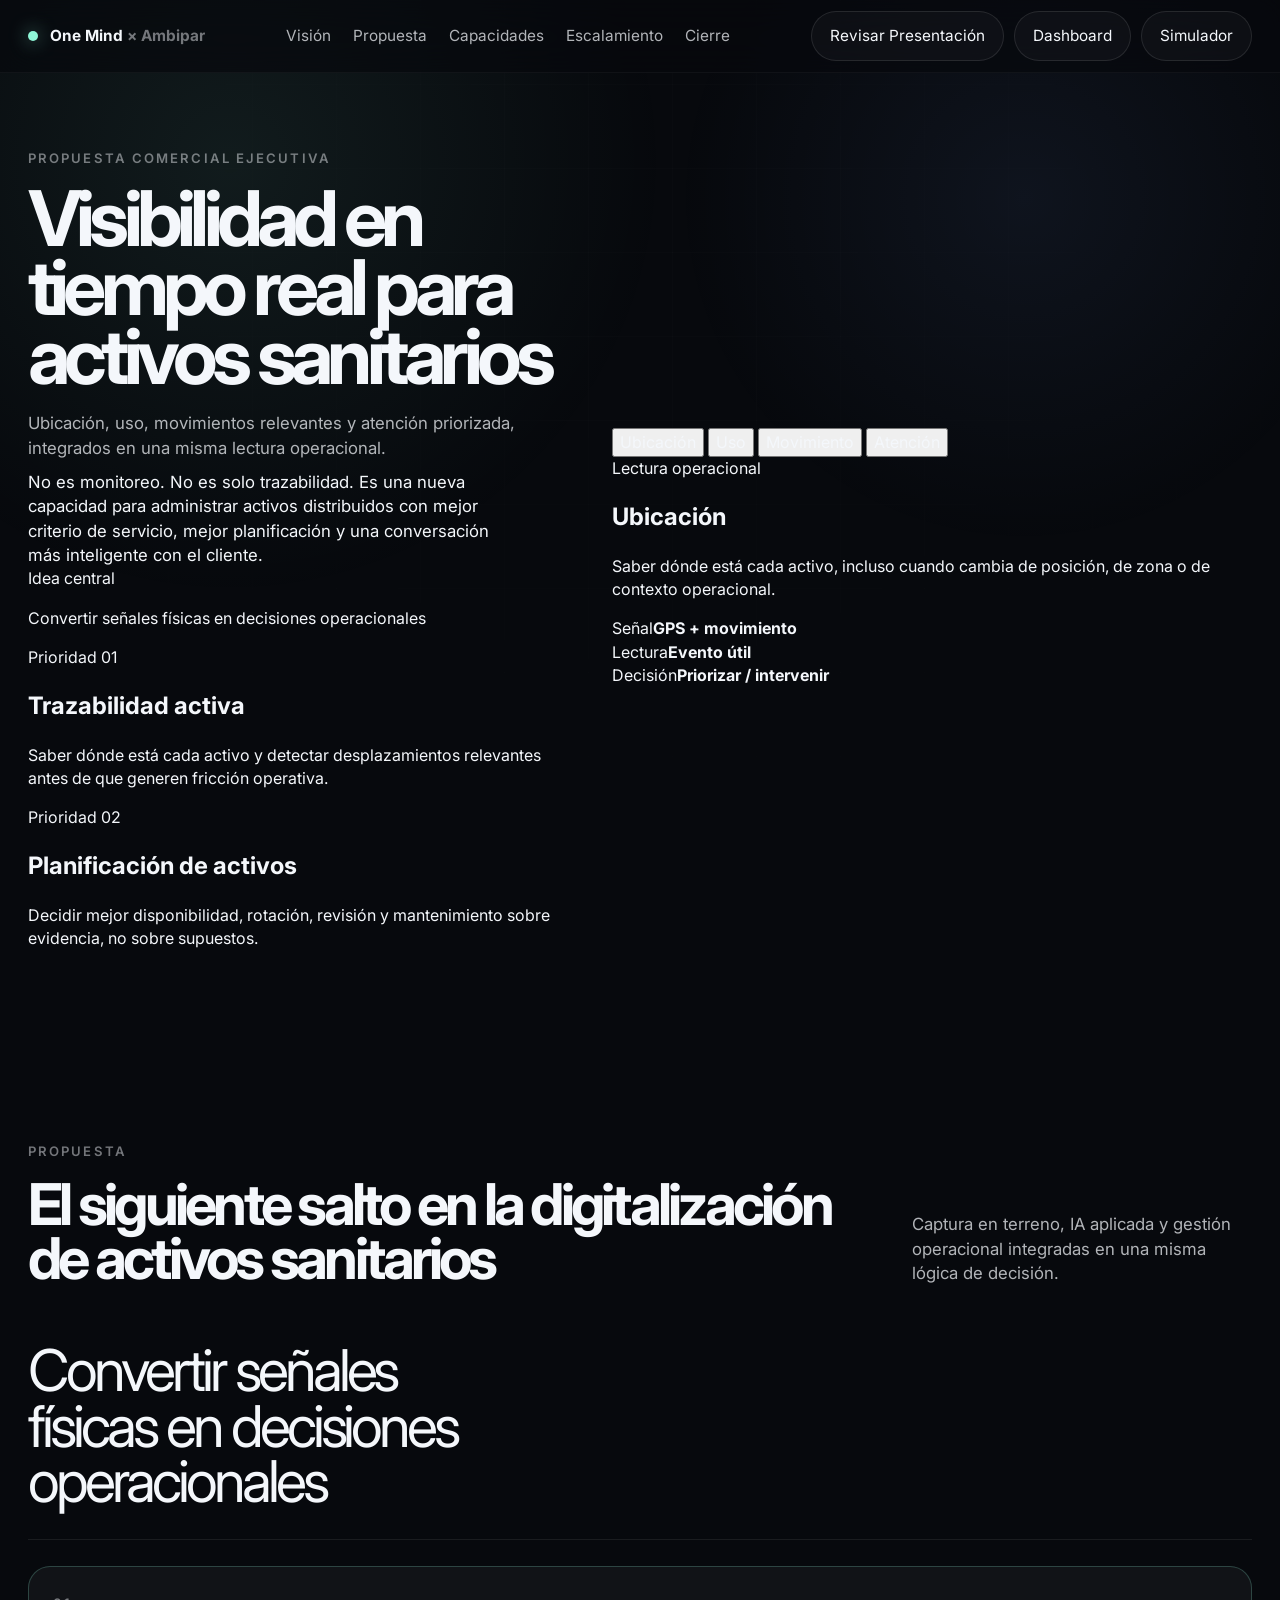
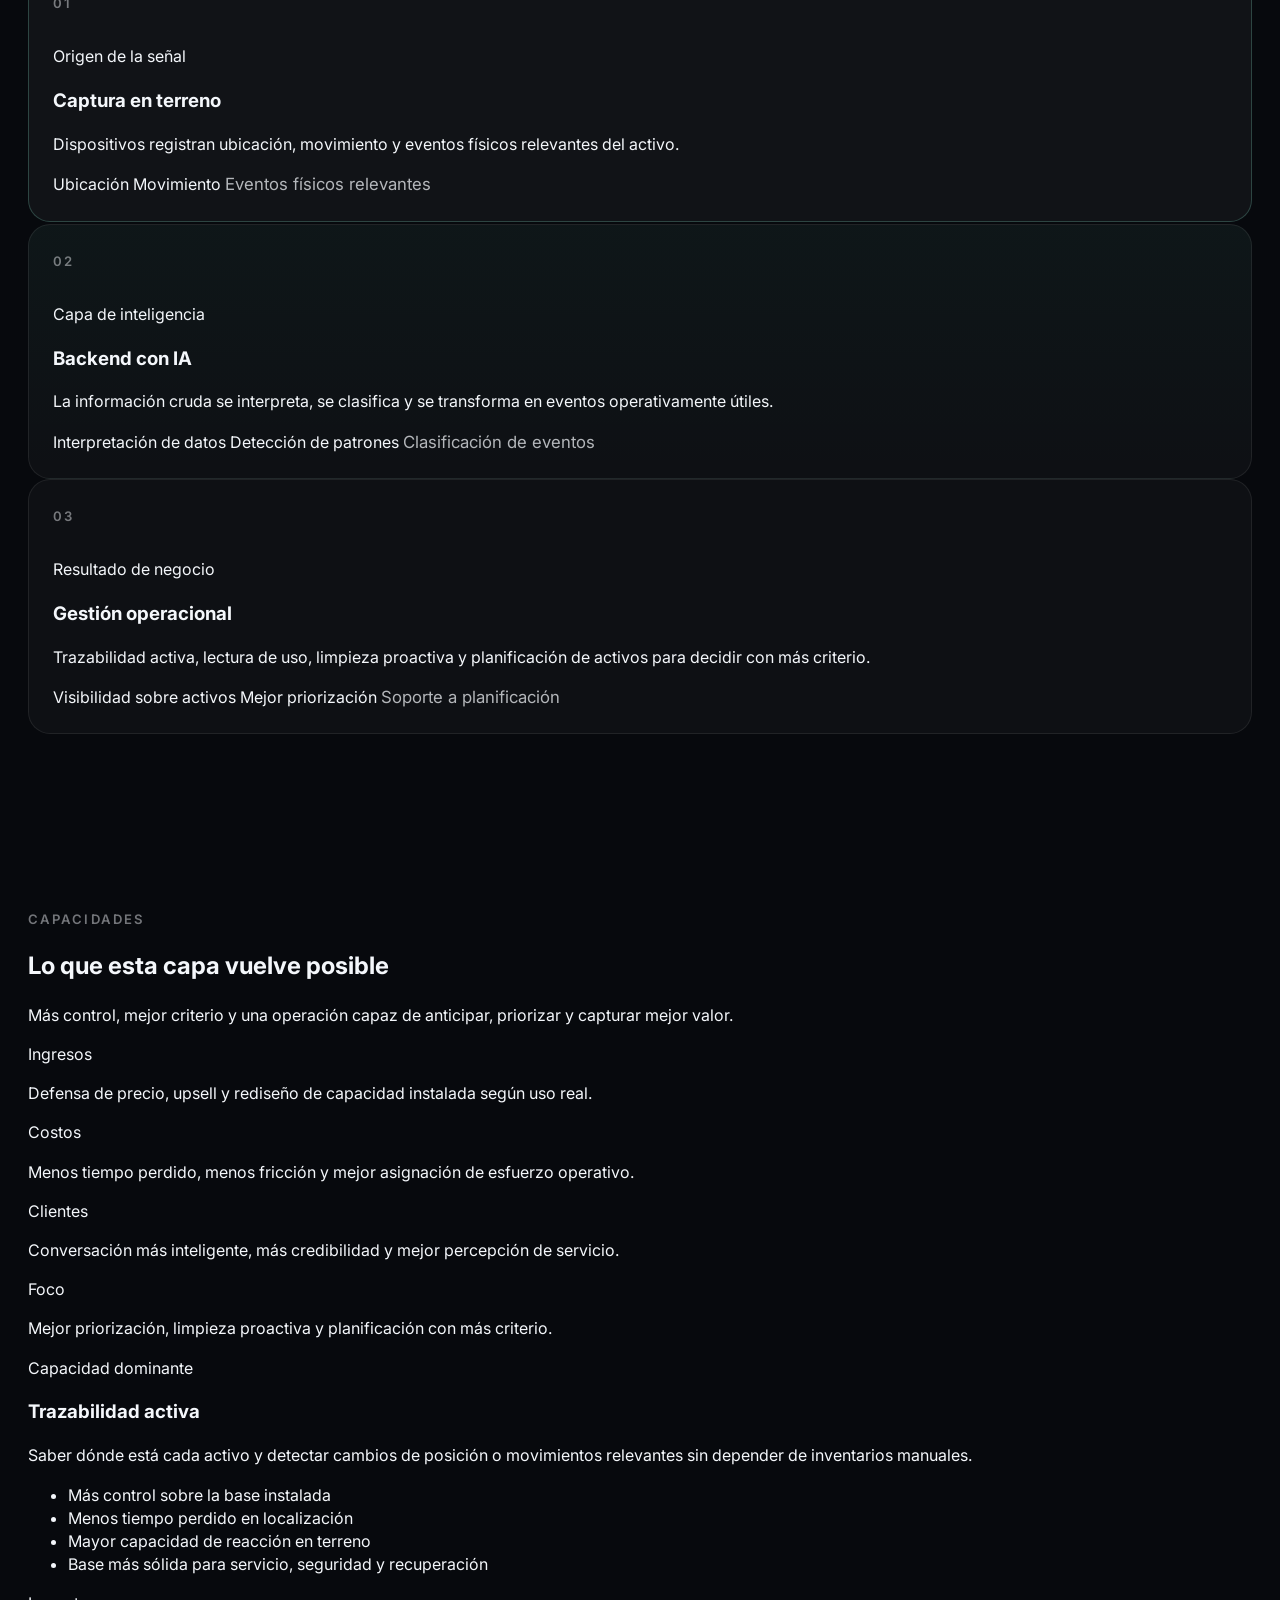
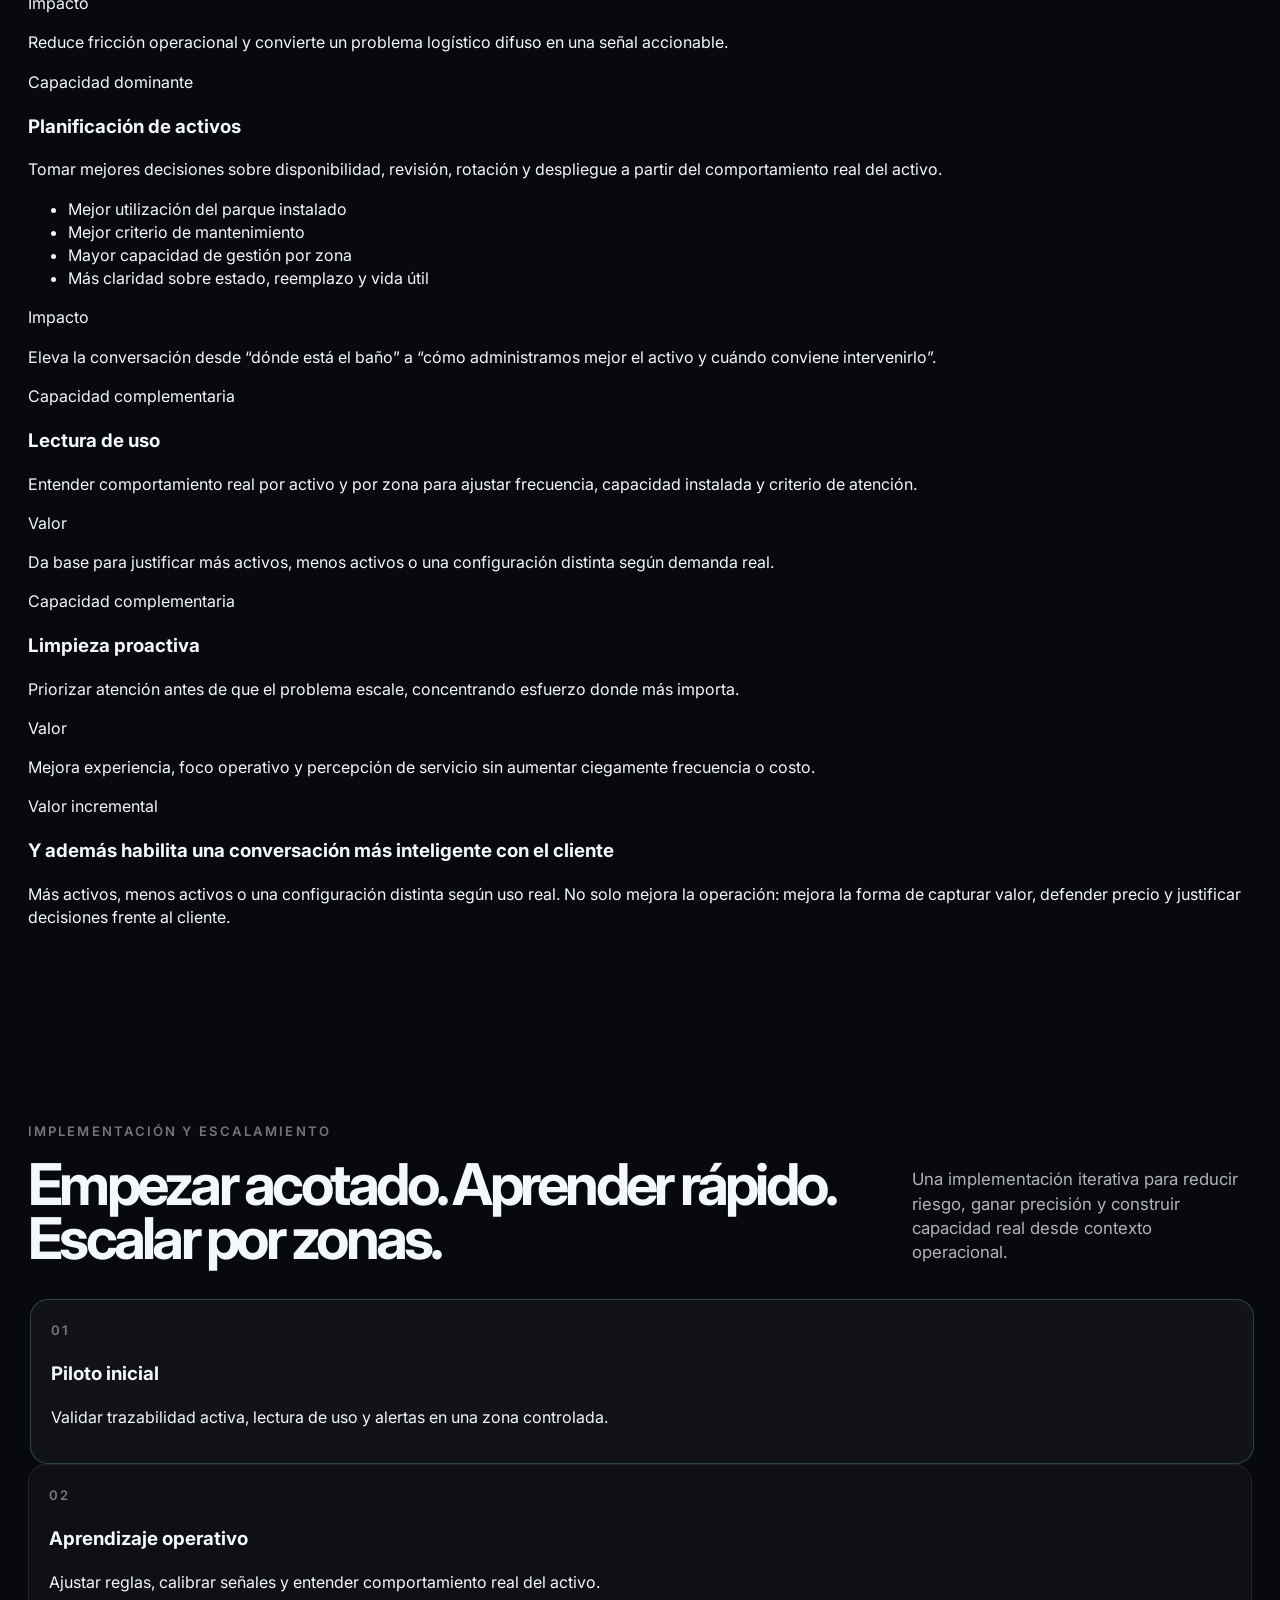
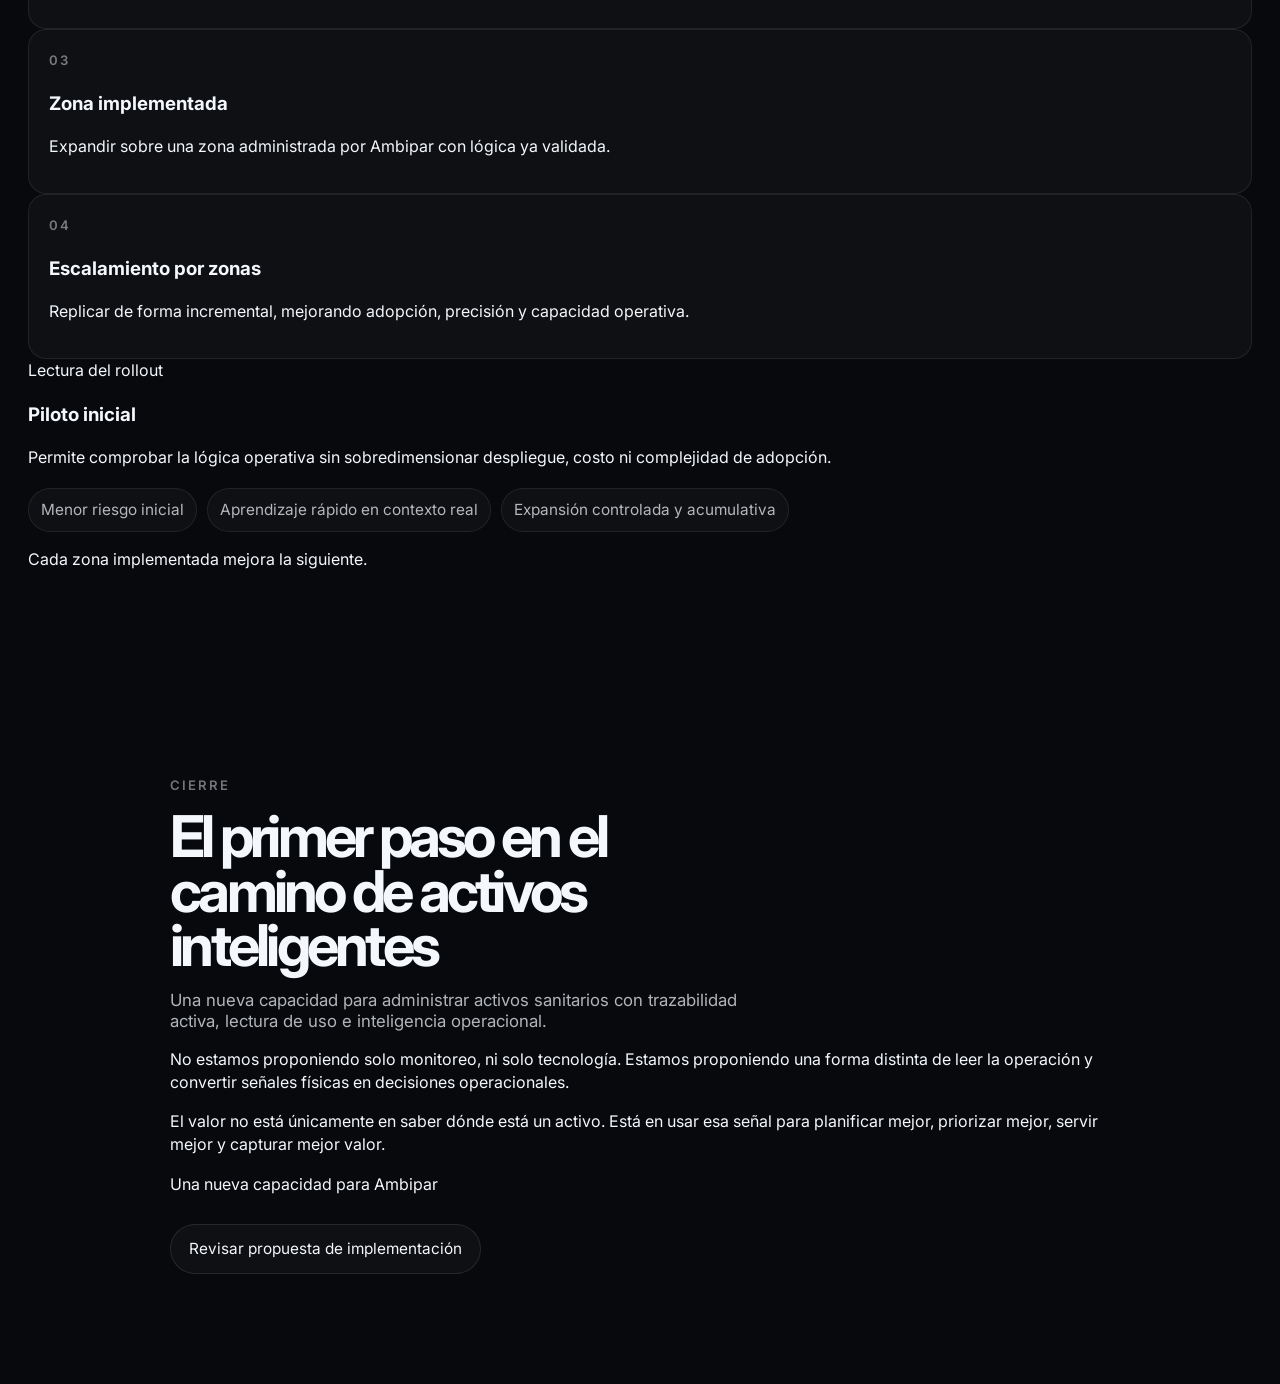
==== commit bf5ed302: "Update index.html" ====
--- a/index.html
+++ b/index.html
@@ -3,7 +3,7 @@
 <head>
   <meta charset="UTF-8" />
   <meta name="viewport" content="width=device-width, initial-scale=1.0" />
-  <meta name="description" content="Propuesta comercial ejecutiva de One Mind para Ambipar: administración de activos sanitarios distribuidos mediante captura en terreno, backend con IA y gestión operacional." />
+  <meta name="description" content="Propuesta comercial ejecutiva de One Mind para Ambipar: digitalización de activos sanitarios mediante captura en terreno, backend con IA y gestión operacional." />
   <title>One Mind × Ambipar — Activos sanitarios inteligentes</title>
   <link rel="preconnect" href="https://fonts.googleapis.com">
   <link rel="preconnect" href="https://fonts.gstatic.com" crossorigin>
@@ -11,14 +11,15 @@
   <link rel="stylesheet" href="styles.css" />
 </head>
 <body>
-  <!-- Fondo global: textura mínima para sostener una estética premium sin parecer interfaz de software. -->
+  <!-- Fondo global con capas sutiles. Editar en CSS si se quiere una dirección más sobria o más experimental. -->
   <div class="site-bg" aria-hidden="true">
     <div class="site-bg__radial site-bg__radial--a"></div>
     <div class="site-bg__radial site-bg__radial--b"></div>
     <div class="site-bg__grid"></div>
+    <div class="site-bg__noise"></div>
   </div>
 
-  <!-- Navegación sticky hacia los cinco momentos narrativos de la propuesta. -->
+  <!-- Navegación sticky. Los labels apuntan a los cinco momentos narrativos principales. -->
   <header class="topbar" id="top">
     <div class="shell topbar__inner">
       <a class="brand" href="#vision" aria-label="Ir al inicio de la propuesta">
@@ -34,79 +35,81 @@
         <a href="#closing">Cierre</a>
       </nav>
 
-      <div class="topbar__actions">
-        <a class="topbar__cta" href="#closing">Revisar implementación</a>
-        <a class="topbar__cta topbar__cta--accent" href="https://onemind.works/lab/ambipar" target="_blank" rel="noopener noreferrer">Dashboard</a>
+      <div class="topbar__cta-group" style="display:flex;align-items:center;gap:10px;flex-wrap:wrap;justify-content:flex-end;">
+        <a class="topbar__cta" href="propuesta2.html">Revisar Presentación</a>
+        <a class="topbar__cta" href="https://onemind.works/lab/ambipar/" target="_blank" rel="noopener noreferrer">Dashboard</a>
+        <a class="topbar__cta" href="https://script.google.com/macros/s/AKfycbzYIXQwgDkEH94vIoRNijKTTqUIvH9ZO6GAl2iblJDv51n8YCJlOYWpwTbFSbtmS54i/exec" target="_blank" rel="noopener noreferrer">Simulador</a>
       </div>
     </div>
   </header>
 
   <main>
     <!-- HERO / VISIÓN
-         Objetivo: instalar activos distribuidos + señal legible + lectura de uso.
-         Muy poco texto visible; la profundidad vive en una sola capa interactiva. -->
+         Este bloque debe instalar la tesis y sugerir una capacidad operativa nueva.
+         El contenido principal está en la columna izquierda; la visual sistémica vive a la derecha. -->
     <section class="hero section" id="vision" aria-labelledby="hero-title">
       <div class="shell hero__layout">
         <div class="hero__content">
           <p class="eyebrow">Propuesta comercial ejecutiva</p>
           <h1 id="hero-title">Visibilidad en tiempo real para activos sanitarios</h1>
-          <p class="hero__lead">Una nueva capacidad para administrar mejor activos distribuidos.</p>
-          <p class="hero__support">Trazabilidad activa, lectura de uso y planificación de activos.</p>
-
-          <!-- Los cuatro focos quedan visibles; el detalle cambia el panel y la visual activa. -->
-          <div class="hero-pills" role="tablist" aria-label="Dimensiones de lectura sobre activos">
-            <button class="hero-pill is-active" data-signal="ubicacion" role="tab" aria-selected="true">Ubicación</button>
-            <button class="hero-pill" data-signal="uso" role="tab" aria-selected="false">Uso</button>
-            <button class="hero-pill" data-signal="movimiento" role="tab" aria-selected="false">Movimiento</button>
-            <button class="hero-pill" data-signal="atencion" role="tab" aria-selected="false">Atención</button>
-          </div>
-        </div>
-
-        <!-- Visual territorial abstracta: activos distribuidos emitiendo señales y distinto nivel de uso.
-             No debe leerse como dashboard ni mockup. -->
-        <div class="hero__visual" aria-label="Base instalada con señales legibles y distintos niveles de uso">
-          <div class="territory">
-            <div class="territory__grid"></div>
-            <div class="territory__path territory__path--a"></div>
-            <div class="territory__path territory__path--b"></div>
-            <div class="territory__zone territory__zone--a"></div>
-            <div class="territory__zone territory__zone--b"></div>
-            <div class="territory__zone territory__zone--c"></div>
-
-            <!-- Activos principales. Cada punto combina presencia, señal y nivel de uso. -->
-            <button class="signal-point is-active signal-point--high" data-signal="ubicacion" style="--x: 18%; --y: 70%;" aria-label="Activo con foco en ubicación">
-              <span class="signal-point__rings" aria-hidden="true"></span>
-              <span class="signal-point__core" aria-hidden="true"></span>
-              <span class="signal-point__level" aria-hidden="true"><i></i><i></i><i></i></span>
+          <p class="hero__lead">Ubicación, uso, movimientos relevantes y atención priorizada, integrados en una misma lectura operacional.</p>
+          <p class="hero__support">No es monitoreo. No es solo trazabilidad. Es una nueva capacidad para administrar activos distribuidos con mejor criterio de servicio, mejor planificación y una conversación más inteligente con el cliente.</p>
+
+          <div class="hero__thesis-block">
+            <span class="hero__thesis-label">Idea central</span>
+            <p class="hero__thesis">Convertir señales físicas en decisiones operacionales</p>
+          </div>
+
+          <div class="hero__highlights" aria-label="Focos principales de la propuesta">
+            <article class="hero-chip hero-chip--strong">
+              <span class="hero-chip__label">Prioridad 01</span>
+              <h2>Trazabilidad activa</h2>
+              <p>Saber dónde está cada activo y detectar desplazamientos relevantes antes de que generen fricción operativa.</p>
+            </article>
+            <article class="hero-chip hero-chip--strong">
+              <span class="hero-chip__label">Prioridad 02</span>
+              <h2>Planificación de activos</h2>
+              <p>Decidir mejor disponibilidad, rotación, revisión y mantenimiento sobre evidencia, no sobre supuestos.</p>
+            </article>
+          </div>
+        </div>
+
+        <!-- Visual principal.
+             Los nodos explorables se alimentan desde data-* y se actualizan vía JS. -->
+        <div class="hero__visual" aria-label="Sistema visual de señales y lectura operacional">
+          <div class="signal-board">
+            <div class="signal-board__frame"></div>
+            <div class="signal-board__orbit signal-board__orbit--outer"></div>
+            <div class="signal-board__orbit signal-board__orbit--inner"></div>
+            <div class="signal-board__spine"></div>
+
+            <button class="signal-node is-active" data-signal="ubicacion" style="--x: 20%; --y: 22%;" aria-pressed="true">
+              <span class="signal-node__dot"></span>
+              <span class="signal-node__text">Ubicación</span>
             </button>
-
-            <button class="signal-point signal-point--mid" data-signal="uso" style="--x: 38%; --y: 52%;" aria-label="Activo con foco en uso">
-              <span class="signal-point__rings" aria-hidden="true"></span>
-              <span class="signal-point__core" aria-hidden="true"></span>
-              <span class="signal-point__level" aria-hidden="true"><i></i><i></i><i></i></span>
+            <button class="signal-node" data-signal="uso" style="--x: 71%; --y: 30%;" aria-pressed="false">
+              <span class="signal-node__dot"></span>
+              <span class="signal-node__text">Uso</span>
             </button>
-
-            <button class="signal-point signal-point--mid" data-signal="movimiento" style="--x: 62%; --y: 35%;" aria-label="Activo con foco en movimiento">
-              <span class="signal-point__rings" aria-hidden="true"></span>
-              <span class="signal-point__core" aria-hidden="true"></span>
-              <span class="signal-point__level" aria-hidden="true"><i></i><i></i><i></i></span>
+            <button class="signal-node" data-signal="movimiento" style="--x: 66%; --y: 73%;" aria-pressed="false">
+              <span class="signal-node__dot"></span>
+              <span class="signal-node__text">Movimiento</span>
             </button>
-
-            <button class="signal-point signal-point--high" data-signal="atencion" style="--x: 80%; --y: 23%;" aria-label="Activo priorizado para atención">
-              <span class="signal-point__rings" aria-hidden="true"></span>
-              <span class="signal-point__core" aria-hidden="true"></span>
-              <span class="signal-point__level" aria-hidden="true"><i></i><i></i><i></i></span>
+            <button class="signal-node" data-signal="atencion" style="--x: 26%; --y: 78%;" aria-pressed="false">
+              <span class="signal-node__dot"></span>
+              <span class="signal-node__text">Atención</span>
             </button>
 
-            <!-- Activos secundarios para sugerir base instalada más amplia. -->
-            <div class="signal-ghost signal-ghost--low" style="--x: 58%; --y: 73%;" aria-hidden="true"></div>
-            <div class="signal-ghost signal-ghost--low" style="--x: 29%; --y: 28%;" aria-hidden="true"></div>
-            <div class="signal-ghost signal-ghost--mid" style="--x: 73%; --y: 57%;" aria-hidden="true"></div>
-
-            <div class="hero-reveal" id="signal-panel" aria-live="polite">
-              <span class="hero-reveal__eyebrow">Activo priorizado</span>
+            <div class="signal-panel" id="signal-panel" aria-live="polite">
+              <span class="signal-panel__kicker">Lectura operacional</span>
               <h2 id="signal-title">Ubicación</h2>
-              <p id="signal-copy">Saber dónde está cada activo y recuperar visibilidad sobre la base instalada.</p>
+              <p id="signal-copy">Saber dónde está cada activo, incluso cuando cambia de posición, de zona o de contexto operacional.</p>
+            </div>
+
+            <div class="signal-metrics" aria-hidden="true">
+              <div class="signal-metrics__card"><span>Señal</span><strong>GPS + movimiento</strong></div>
+              <div class="signal-metrics__card"><span>Lectura</span><strong>Evento útil</strong></div>
+              <div class="signal-metrics__card"><span>Decisión</span><strong>Priorizar / intervenir</strong></div>
             </div>
           </div>
         </div>
@@ -114,158 +117,261 @@
     </section>
 
     <!-- PROPUESTA
-         Mantener tesis y flujo. El detalle activo solo existe si agrega claridad útil. -->
+         Bloque más diagramático. La frase principal se vuelve protagonista y luego se aterriza en tres capas. -->
     <section class="proposal section" id="proposal" aria-labelledby="proposal-title">
       <div class="shell">
-        <div class="section-head section-head--tight">
+        <div class="section-head section-head--split">
           <div>
             <p class="eyebrow">Propuesta</p>
             <h2 id="proposal-title">El siguiente salto en la digitalización de activos sanitarios</h2>
           </div>
+          <p class="section-head__side">Captura en terreno, IA aplicada y gestión operacional integradas en una misma lógica de decisión.</p>
         </div>
 
         <div class="proposal-thesis">
-          <p>Convertir señales físicas en decisiones sobre activos y operación</p>
-        </div>
-
-        <div class="flow" aria-label="Flujo de solución">
-          <button class="flow-step is-open" data-flow="capture" aria-expanded="true">
-            <span class="flow-step__index">01</span>
-            <strong>Captura en terreno</strong>
-            <span>Señales del activo</span>
-          </button>
-          <div class="flow-line" aria-hidden="true"></div>
-          <button class="flow-step flow-step--featured" data-flow="backend" aria-expanded="false">
-            <span class="flow-step__index">02</span>
-            <strong>Backend con IA</strong>
-            <span>Lectura útil</span>
-          </button>
-          <div class="flow-line" aria-hidden="true"></div>
-          <button class="flow-step" data-flow="operations" aria-expanded="false">
-            <span class="flow-step__index">03</span>
-            <strong>Gestión operacional</strong>
-            <span>Prioridad y planificación</span>
-          </button>
-        </div>
-
-        <div class="flow-detail" aria-live="polite">
-          <span class="flow-detail__eyebrow">Lectura activa</span>
-          <h3 id="flow-title">Captura en terreno</h3>
-          <p id="flow-copy">Ubicación, movimiento y eventos físicos del activo para empezar a leer su estado.</p>
-          <div class="flow-tags" id="flow-tags"></div>
+          <p>Convertir señales físicas en decisiones operacionales</p>
+        </div>
+
+        <!-- Diagrama horizontal de mecanismo. Cada etapa se puede expandir. -->
+        <div class="flow-diagram" role="list" aria-label="Mecanismo de la solución">
+          <article class="flow-step is-open" role="listitem" tabindex="0">
+            <div class="flow-step__index">01</div>
+            <div class="flow-step__body">
+              <p class="flow-step__kicker">Origen de la señal</p>
+              <h3>Captura en terreno</h3>
+              <p class="flow-step__summary">Dispositivos registran ubicación, movimiento y eventos físicos relevantes del activo.</p>
+              <div class="flow-step__details">
+                <span>Ubicación</span>
+                <span>Movimiento</span>
+                <span>Eventos físicos relevantes</span>
+              </div>
+            </div>
+          </article>
+
+          <div class="flow-connector" aria-hidden="true">
+            <span></span>
+          </div>
+
+          <article class="flow-step flow-step--featured" role="listitem" tabindex="0">
+            <div class="flow-step__index">02</div>
+            <div class="flow-step__body">
+              <p class="flow-step__kicker">Capa de inteligencia</p>
+              <h3>Backend con IA</h3>
+              <p class="flow-step__summary">La información cruda se interpreta, se clasifica y se transforma en eventos operativamente útiles.</p>
+              <div class="flow-step__details">
+                <span>Interpretación de datos</span>
+                <span>Detección de patrones</span>
+                <span>Clasificación de eventos</span>
+              </div>
+            </div>
+          </article>
+
+          <div class="flow-connector" aria-hidden="true">
+            <span></span>
+          </div>
+
+          <article class="flow-step" role="listitem" tabindex="0">
+            <div class="flow-step__index">03</div>
+            <div class="flow-step__body">
+              <p class="flow-step__kicker">Resultado de negocio</p>
+              <h3>Gestión operacional</h3>
+              <p class="flow-step__summary">Trazabilidad activa, lectura de uso, limpieza proactiva y planificación de activos para decidir con más criterio.</p>
+              <div class="flow-step__details">
+                <span>Visibilidad sobre activos</span>
+                <span>Mejor priorización</span>
+                <span>Soporte a planificación</span>
+              </div>
+            </div>
+          </article>
         </div>
       </div>
     </section>
 
     <!-- CAPACIDADES
-         Trazabilidad activa y planificación de activos dominan.
-         El panel de detalle debe conectar capacidad con consecuencia real de negocio. -->
+         Bloque central de valor. La composición es asimétrica para priorizar trazabilidad y planificación. -->
     <section class="capabilities section" id="capabilities" aria-labelledby="capabilities-title">
+      <div class="shell capabilities__layout">
+        <div class="capabilities__intro">
+          <p class="eyebrow">Capacidades</p>
+          <h2 id="capabilities-title">Lo que esta capa vuelve posible</h2>
+          <p class="capabilities__lead">Más control, mejor criterio y una operación capaz de anticipar, priorizar y capturar mejor valor.</p>
+
+          <div class="value-ribbon">
+            <div>
+              <span>Ingresos</span>
+              <p>Defensa de precio, upsell y rediseño de capacidad instalada según uso real.</p>
+            </div>
+            <div>
+              <span>Costos</span>
+              <p>Menos tiempo perdido, menos fricción y mejor asignación de esfuerzo operativo.</p>
+            </div>
+            <div>
+              <span>Clientes</span>
+              <p>Conversación más inteligente, más credibilidad y mejor percepción de servicio.</p>
+            </div>
+            <div>
+              <span>Foco</span>
+              <p>Mejor priorización, limpieza proactiva y planificación con más criterio.</p>
+            </div>
+          </div>
+        </div>
+
+        <div class="capability-grid">
+          <!-- Cards protagonistas. Si se quieren cambiar prioridades, ajustar clases --primary / --secondary en CSS. -->
+          <article class="capability capability--primary capability--tall" tabindex="0">
+            <div class="capability__header">
+              <span class="capability__badge">Capacidad dominante</span>
+              <h3>Trazabilidad activa</h3>
+            </div>
+            <p class="capability__summary">Saber dónde está cada activo y detectar cambios de posición o movimientos relevantes sin depender de inventarios manuales.</p>
+            <ul class="capability__list">
+              <li>Más control sobre la base instalada</li>
+              <li>Menos tiempo perdido en localización</li>
+              <li>Mayor capacidad de reacción en terreno</li>
+              <li>Base más sólida para servicio, seguridad y recuperación</li>
+            </ul>
+            <div class="capability__impact">
+              <span>Impacto</span>
+              <p>Reduce fricción operacional y convierte un problema logístico difuso en una señal accionable.</p>
+            </div>
+          </article>
+
+          <article class="capability capability--primary capability--wide" tabindex="0">
+            <div class="capability__header">
+              <span class="capability__badge">Capacidad dominante</span>
+              <h3>Planificación de activos</h3>
+            </div>
+            <p class="capability__summary">Tomar mejores decisiones sobre disponibilidad, revisión, rotación y despliegue a partir del comportamiento real del activo.</p>
+            <ul class="capability__list capability__list--cols">
+              <li>Mejor utilización del parque instalado</li>
+              <li>Mejor criterio de mantenimiento</li>
+              <li>Mayor capacidad de gestión por zona</li>
+              <li>Más claridad sobre estado, reemplazo y vida útil</li>
+            </ul>
+            <div class="capability__impact">
+              <span>Impacto</span>
+              <p>Eleva la conversación desde “dónde está el baño” a “cómo administramos mejor el activo y cuándo conviene intervenirlo”.</p>
+            </div>
+          </article>
+
+          <article class="capability capability--secondary" tabindex="0">
+            <div class="capability__header">
+              <span class="capability__badge">Capacidad complementaria</span>
+              <h3>Lectura de uso</h3>
+            </div>
+            <p class="capability__summary">Entender comportamiento real por activo y por zona para ajustar frecuencia, capacidad instalada y criterio de atención.</p>
+            <div class="capability__impact">
+              <span>Valor</span>
+              <p>Da base para justificar más activos, menos activos o una configuración distinta según demanda real.</p>
+            </div>
+          </article>
+
+          <article class="capability capability--secondary" tabindex="0">
+            <div class="capability__header">
+              <span class="capability__badge">Capacidad complementaria</span>
+              <h3>Limpieza proactiva</h3>
+            </div>
+            <p class="capability__summary">Priorizar atención antes de que el problema escale, concentrando esfuerzo donde más importa.</p>
+            <div class="capability__impact">
+              <span>Valor</span>
+              <p>Mejora experiencia, foco operativo y percepción de servicio sin aumentar ciegamente frecuencia o costo.</p>
+            </div>
+          </article>
+        </div>
+
+        <aside class="client-callout" aria-label="Mensaje adicional de valor comercial">
+          <p class="client-callout__label">Valor incremental</p>
+          <h3>Y además habilita una conversación más inteligente con el cliente</h3>
+          <p>Más activos, menos activos o una configuración distinta según uso real. No solo mejora la operación: mejora la forma de capturar valor, defender precio y justificar decisiones frente al cliente.</p>
+        </aside>
+      </div>
+    </section>
+
+    <!-- IMPLEMENTACIÓN Y ESCALAMIENTO
+         Bloque consultivo: menos “cards”, más lectura secuencial de despliegue. -->
+    <section class="scaling section" id="scaling" aria-labelledby="scaling-title">
       <div class="shell">
-        <div class="section-head section-head--tight section-head--capabilities">
+        <div class="section-head section-head--split section-head--narrow">
           <div>
-            <p class="eyebrow">Capacidades</p>
-            <h2 id="capabilities-title">Lo que esta capa vuelve posible sobre la base instalada</h2>
-          </div>
-          <p class="section-head__side">Más control, mejor criterio y mejores decisiones sobre activos.</p>
-        </div>
-
-        <div class="cap-grid" role="list" aria-label="Capacidades clave">
-          <article class="cap-card cap-card--primary is-active" data-cap="traceability" role="listitem" tabindex="0">
-            <span class="cap-card__badge">Prioridad</span>
-            <h3>Trazabilidad activa</h3>
-            <p>Saber dónde está cada activo y detectar cambios relevantes.</p>
-            <span class="cap-card__hint">Control de activos</span>
-          </article>
-
-          <article class="cap-card cap-card--primary" data-cap="planning" role="listitem" tabindex="0">
-            <span class="cap-card__badge">Prioridad</span>
-            <h3>Planificación de activos</h3>
-            <p>Decidir mejor revisión, rotación, disponibilidad y mantenimiento.</p>
-            <span class="cap-card__hint">Disponibilidad y vida útil</span>
-          </article>
-
-          <article class="cap-card" data-cap="usage" role="listitem" tabindex="0">
-            <span class="cap-card__badge">Capacidad</span>
-            <h3>Lectura de uso</h3>
-            <p>Entender comportamiento real por activo y por zona.</p>
-            <span class="cap-card__hint">Frecuencia y capacidad</span>
-          </article>
-
-          <article class="cap-card" data-cap="cleaning" role="listitem" tabindex="0">
-            <span class="cap-card__badge">Capacidad</span>
-            <h3>Limpieza proactiva</h3>
-            <p>Atender antes de que el problema escale.</p>
-            <span class="cap-card__hint">Foco operacional</span>
-          </article>
-        </div>
-
-        <div class="cap-detail" aria-live="polite">
-          <div>
-            <span class="cap-detail__eyebrow">Consecuencia operativa</span>
-            <h3 id="cap-title">Trazabilidad activa</h3>
-            <p id="cap-copy">Reduce tiempo perdido buscando activos, recupera visibilidad sobre la base instalada y mejora la conversación con el cliente.</p>
-          </div>
-          <div class="cap-detail__meta">
-            <span id="cap-impact-1">Costos</span>
-            <span id="cap-impact-2">Clientes</span>
-            <span id="cap-impact-3">Foco</span>
-          </div>
-        </div>
-      </div>
-    </section>
-
-    <!-- IMPLEMENTACIÓN Y ESCALAMIENTO
-         Solo se mantiene interacción donde realmente cambia el porqué del rollout. -->
-    <section class="scaling section" id="scaling" aria-labelledby="scaling-title">
-      <div class="shell scaling__layout">
-        <div class="scaling__content">
-          <p class="eyebrow">Implementación y escalamiento</p>
-          <h2 id="scaling-title">Empezar acotado. Aprender rápido. Escalar por zonas.</h2>
-          <p class="scaling__lead">Una implementación iterativa para construir capacidad real sobre activos y mejorar precisión en cada etapa.</p>
-
-          <div class="rollout-steps" role="tablist" aria-label="Etapas de implementación">
-            <button class="rollout-step is-active" data-step="1" role="tab" aria-selected="true">
-              <span>01</span>
-              <strong>Piloto inicial</strong>
-            </button>
-            <button class="rollout-step" data-step="2" role="tab" aria-selected="false">
-              <span>02</span>
-              <strong>Aprendizaje operativo</strong>
-            </button>
-            <button class="rollout-step" data-step="3" role="tab" aria-selected="false">
-              <span>03</span>
-              <strong>Zona implementada</strong>
-            </button>
-            <button class="rollout-step" data-step="4" role="tab" aria-selected="false">
-              <span>04</span>
-              <strong>Escalamiento por zonas</strong>
-            </button>
-          </div>
-        </div>
-
-        <aside class="rollout-detail" aria-live="polite">
-          <span class="rollout-detail__eyebrow">Etapa activa</span>
-          <h3 id="rollout-title">Piloto inicial</h3>
-          <p id="rollout-copy">Validar trazabilidad activa, lectura de uso y reglas de atención en una zona controlada.</p>
+            <p class="eyebrow">Implementación y escalamiento</p>
+            <h2 id="scaling-title">Empezar acotado. Aprender rápido. Escalar por zonas.</h2>
+          </div>
+          <p class="section-head__side">Una implementación iterativa para reducir riesgo, ganar precisión y construir capacidad real desde contexto operacional.</p>
+        </div>
+
+        <div class="rollout">
+          <div class="rollout__rail" aria-hidden="true"></div>
+
+          <article class="rollout-step is-active" data-step="1" tabindex="0">
+            <span class="rollout-step__number">01</span>
+            <div>
+              <h3>Piloto inicial</h3>
+              <p>Validar trazabilidad activa, lectura de uso y alertas en una zona controlada.</p>
+            </div>
+          </article>
+
+          <article class="rollout-step" data-step="2" tabindex="0">
+            <span class="rollout-step__number">02</span>
+            <div>
+              <h3>Aprendizaje operativo</h3>
+              <p>Ajustar reglas, calibrar señales y entender comportamiento real del activo.</p>
+            </div>
+          </article>
+
+          <article class="rollout-step" data-step="3" tabindex="0">
+            <span class="rollout-step__number">03</span>
+            <div>
+              <h3>Zona implementada</h3>
+              <p>Expandir sobre una zona administrada por Ambipar con lógica ya validada.</p>
+            </div>
+          </article>
+
+          <article class="rollout-step" data-step="4" tabindex="0">
+            <span class="rollout-step__number">04</span>
+            <div>
+              <h3>Escalamiento por zonas</h3>
+              <p>Replicar de forma incremental, mejorando adopción, precisión y capacidad operativa.</p>
+            </div>
+          </article>
+        </div>
+
+        <div class="rollout-panel" id="rollout-panel">
+          <div class="rollout-panel__content">
+            <span class="rollout-panel__label">Lectura del rollout</span>
+            <h3 id="rollout-title">Piloto inicial</h3>
+            <p id="rollout-copy">Permite comprobar la lógica operativa sin sobredimensionar despliegue, costo ni complejidad de adopción.</p>
+          </div>
           <div class="rollout-benefits">
-            <span>Menor riesgo inicial</span>
-            <span>Aprendizaje en contexto real</span>
-            <span>Escalamiento acumulativo</span>
-          </div>
-        </aside>
+            <div><span>Menor riesgo inicial</span></div>
+            <div><span>Aprendizaje rápido en contexto real</span></div>
+            <div><span>Expansión controlada y acumulativa</span></div>
+          </div>
+        </div>
+
+        <p class="rollout-closure">Cada zona implementada mejora la siguiente.</p>
       </div>
     </section>
 
     <!-- CIERRE
-         Mantenerlo como statement institucional, recuperando el lenguaje de activos. -->
+         Este bloque debe sentirse más institucional y menos promocional. -->
     <section class="closing section" id="closing" aria-labelledby="closing-title">
       <div class="shell closing__layout">
-        <p class="eyebrow">Cierre</p>
-        <h2 id="closing-title">El primer paso en el camino de activos inteligentes</h2>
-        <p class="closing__lead">Una nueva capacidad para Ambipar: trazabilidad activa, lectura de uso y planificación de activos sobre la base instalada.</p>
-        <p class="closing__statement">No es solo monitoreo. Es una nueva forma de administrar mejor activos distribuidos.</p>
-        <a class="closing__cta" href="#top">Revisar propuesta de implementación</a>
+        <div class="closing__statement">
+          <p class="eyebrow">Cierre</p>
+          <h2 id="closing-title">El primer paso en el camino de activos inteligentes</h2>
+          <p class="closing__lead">Una nueva capacidad para administrar activos sanitarios con trazabilidad activa, lectura de uso e inteligencia operacional.</p>
+        </div>
+
+        <div class="closing__body">
+          <p>No estamos proponiendo solo monitoreo, ni solo tecnología. Estamos proponiendo una forma distinta de leer la operación y convertir señales físicas en decisiones operacionales.</p>
+          <p>El valor no está únicamente en saber dónde está un activo. Está en usar esa señal para planificar mejor, priorizar mejor, servir mejor y capturar mejor valor.</p>
+
+          <div class="closing__emphasis">
+            <span>Una nueva capacidad para Ambipar</span>
+          </div>
+
+          <a class="closing__cta" href="#proposal">Revisar propuesta de implementación</a>
+        </div>
       </div>
     </section>
   </main>
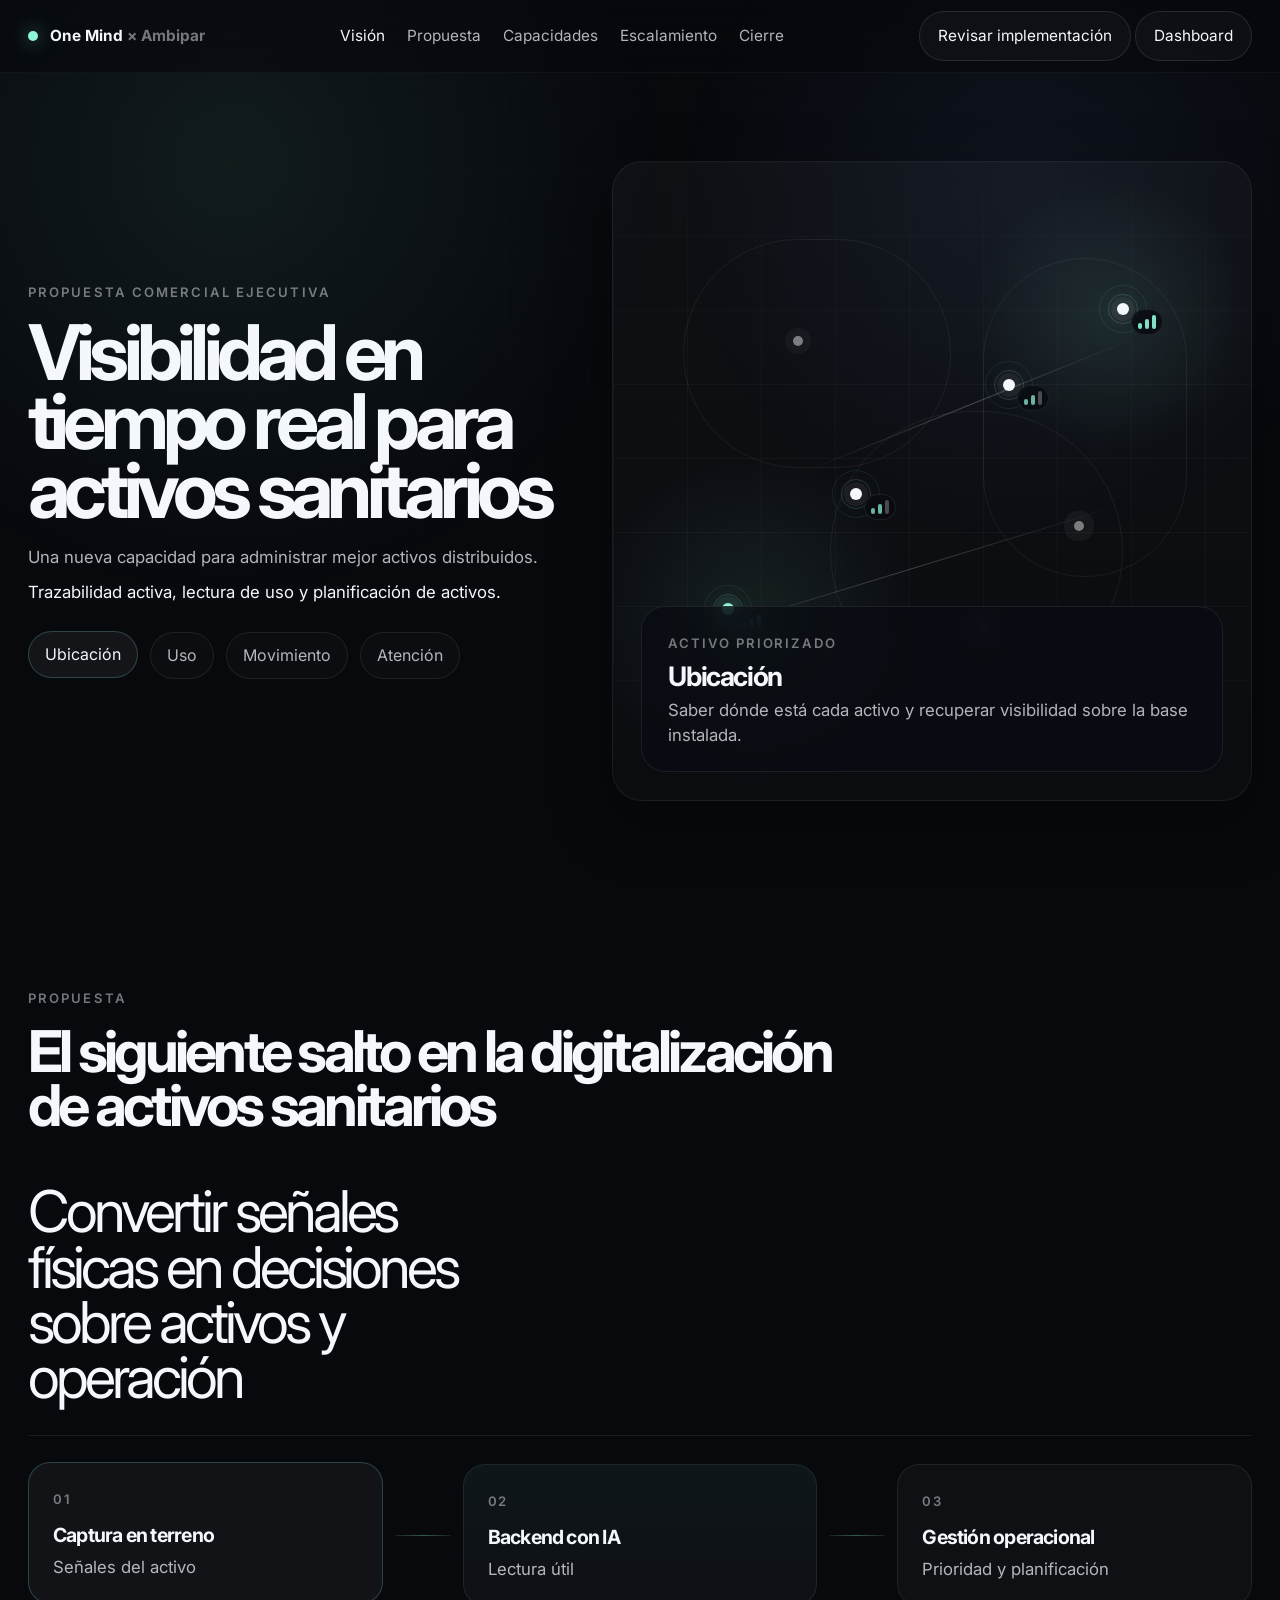
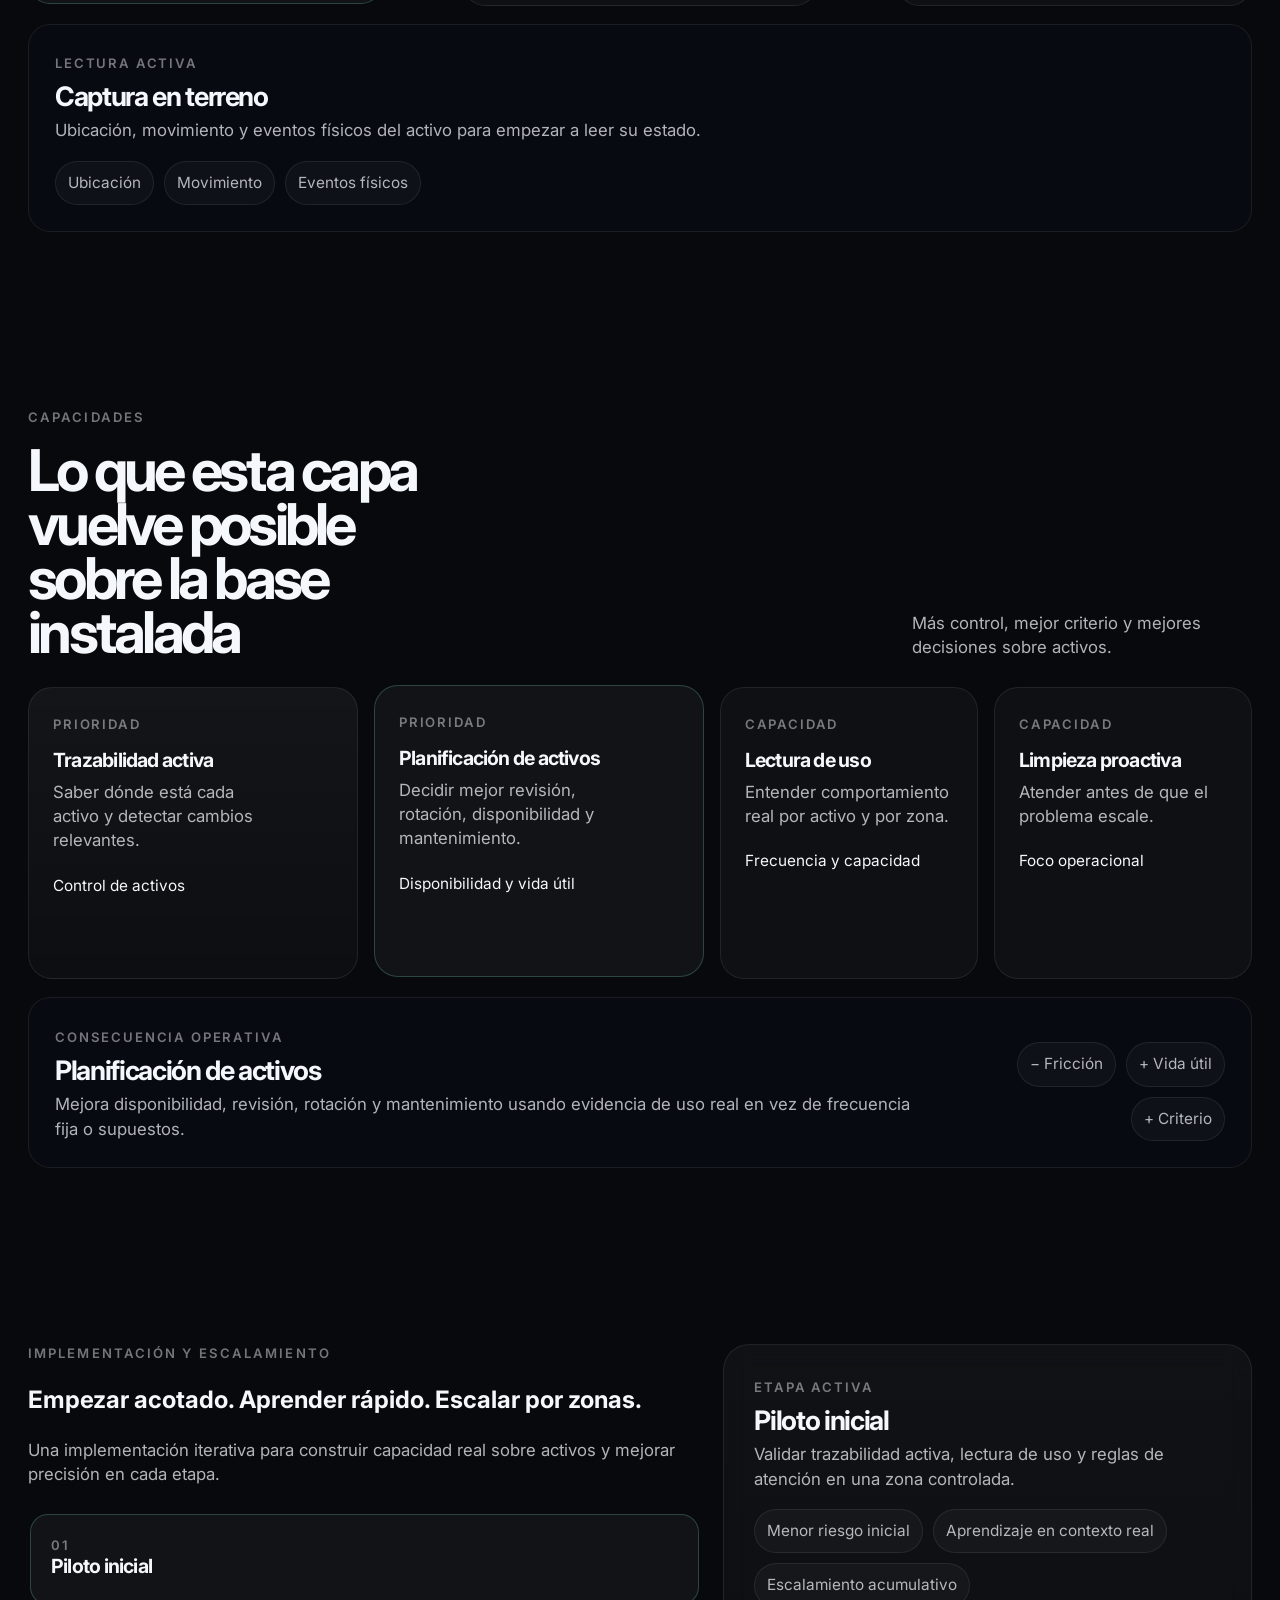
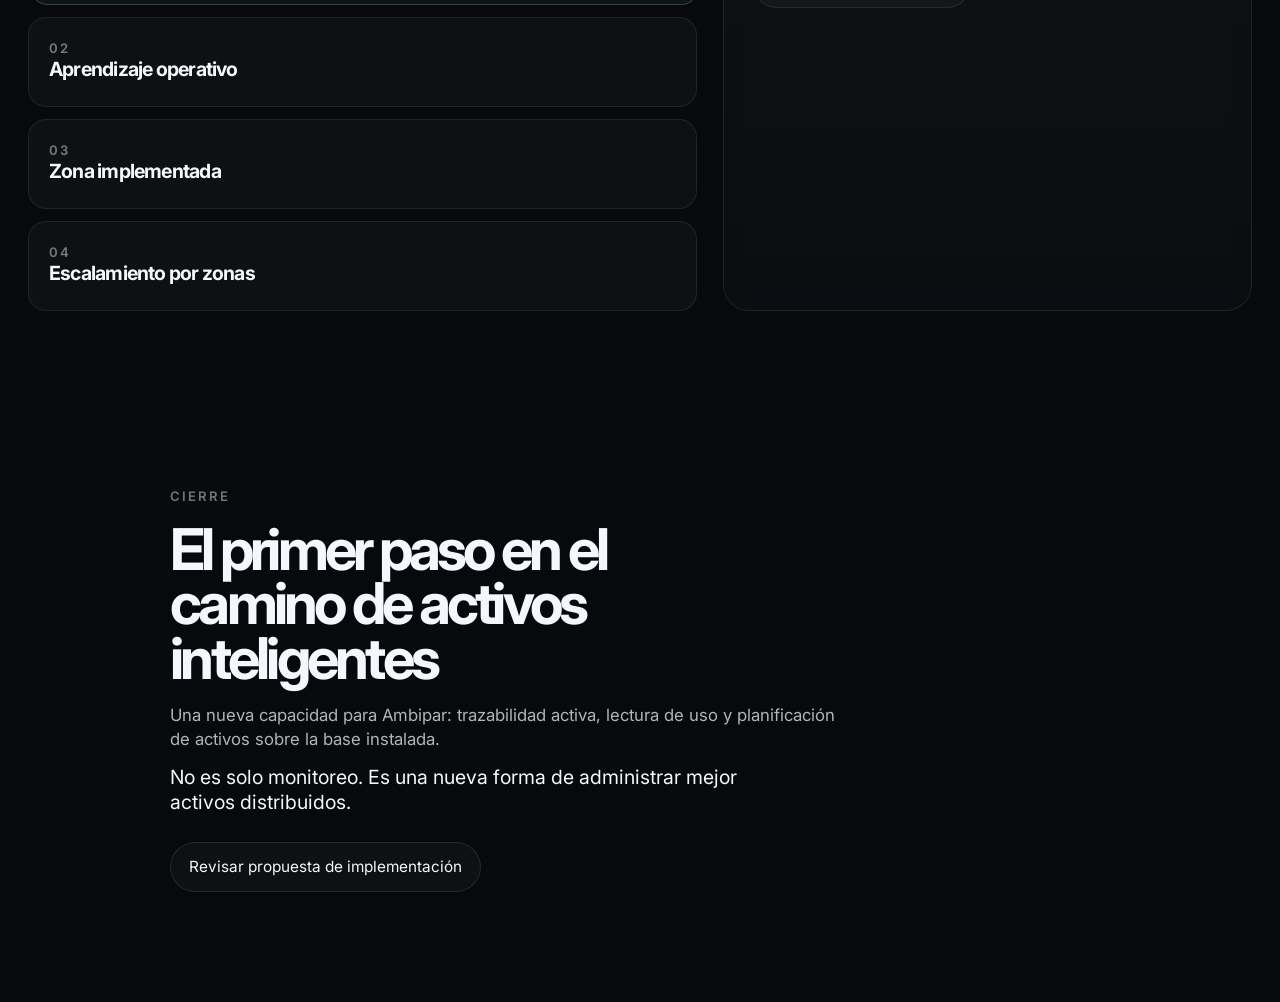
==== commit 34ef8f8d: "Add files via upload" ====
--- a/index.html
+++ b/index.html
@@ -3,7 +3,7 @@
 <head>
   <meta charset="UTF-8" />
   <meta name="viewport" content="width=device-width, initial-scale=1.0" />
-  <meta name="description" content="Propuesta comercial ejecutiva de One Mind para Ambipar: digitalización de activos sanitarios mediante captura en terreno, backend con IA y gestión operacional." />
+  <meta name="description" content="Propuesta comercial ejecutiva de One Mind para Ambipar: administración de activos sanitarios distribuidos mediante captura en terreno, backend con IA y gestión operacional." />
   <title>One Mind × Ambipar — Activos sanitarios inteligentes</title>
   <link rel="preconnect" href="https://fonts.googleapis.com">
   <link rel="preconnect" href="https://fonts.gstatic.com" crossorigin>
@@ -11,15 +11,14 @@
   <link rel="stylesheet" href="styles.css" />
 </head>
 <body>
-  <!-- Fondo global con capas sutiles. Editar en CSS si se quiere una dirección más sobria o más experimental. -->
+  <!-- Fondo global: textura mínima para sostener una estética premium sin parecer interfaz de software. -->
   <div class="site-bg" aria-hidden="true">
     <div class="site-bg__radial site-bg__radial--a"></div>
     <div class="site-bg__radial site-bg__radial--b"></div>
     <div class="site-bg__grid"></div>
-    <div class="site-bg__noise"></div>
   </div>
 
-  <!-- Navegación sticky. Los labels apuntan a los cinco momentos narrativos principales. -->
+  <!-- Navegación sticky hacia los cinco momentos narrativos de la propuesta. -->
   <header class="topbar" id="top">
     <div class="shell topbar__inner">
       <a class="brand" href="#vision" aria-label="Ir al inicio de la propuesta">
@@ -35,343 +34,238 @@
         <a href="#closing">Cierre</a>
       </nav>
 
-      <div class="topbar__cta-group" style="display:flex;align-items:center;gap:10px;flex-wrap:wrap;justify-content:flex-end;">
-        <a class="topbar__cta" href="propuesta2.html">Revisar Presentación</a>
-        <a class="topbar__cta" href="https://onemind.works/lab/ambipar/" target="_blank" rel="noopener noreferrer">Dashboard</a>
-        <a class="topbar__cta" href="https://script.google.com/macros/s/AKfycbzYIXQwgDkEH94vIoRNijKTTqUIvH9ZO6GAl2iblJDv51n8YCJlOYWpwTbFSbtmS54i/exec" target="_blank" rel="noopener noreferrer">Simulador</a>
+      <div class="topbar__actions">
+        <a class="topbar__cta" href="#closing">Revisar implementación</a>
+        <a class="topbar__cta topbar__cta--accent" href="https://onemind.works/lab/ambipar" target="_blank" rel="noopener noreferrer">Dashboard</a>
       </div>
     </div>
   </header>
 
   <main>
     <!-- HERO / VISIÓN
-         Este bloque debe instalar la tesis y sugerir una capacidad operativa nueva.
-         El contenido principal está en la columna izquierda; la visual sistémica vive a la derecha. -->
+         Objetivo: instalar activos distribuidos + señal legible + lectura de uso.
+         Muy poco texto visible; la profundidad vive en una sola capa interactiva. -->
     <section class="hero section" id="vision" aria-labelledby="hero-title">
       <div class="shell hero__layout">
         <div class="hero__content">
           <p class="eyebrow">Propuesta comercial ejecutiva</p>
           <h1 id="hero-title">Visibilidad en tiempo real para activos sanitarios</h1>
-          <p class="hero__lead">Ubicación, uso, movimientos relevantes y atención priorizada, integrados en una misma lectura operacional.</p>
-          <p class="hero__support">No es monitoreo. No es solo trazabilidad. Es una nueva capacidad para administrar activos distribuidos con mejor criterio de servicio, mejor planificación y una conversación más inteligente con el cliente.</p>
-
-          <div class="hero__thesis-block">
-            <span class="hero__thesis-label">Idea central</span>
-            <p class="hero__thesis">Convertir señales físicas en decisiones operacionales</p>
-          </div>
-
-          <div class="hero__highlights" aria-label="Focos principales de la propuesta">
-            <article class="hero-chip hero-chip--strong">
-              <span class="hero-chip__label">Prioridad 01</span>
-              <h2>Trazabilidad activa</h2>
-              <p>Saber dónde está cada activo y detectar desplazamientos relevantes antes de que generen fricción operativa.</p>
-            </article>
-            <article class="hero-chip hero-chip--strong">
-              <span class="hero-chip__label">Prioridad 02</span>
-              <h2>Planificación de activos</h2>
-              <p>Decidir mejor disponibilidad, rotación, revisión y mantenimiento sobre evidencia, no sobre supuestos.</p>
-            </article>
-          </div>
-        </div>
-
-        <!-- Visual principal.
-             Los nodos explorables se alimentan desde data-* y se actualizan vía JS. -->
-        <div class="hero__visual" aria-label="Sistema visual de señales y lectura operacional">
-          <div class="signal-board">
-            <div class="signal-board__frame"></div>
-            <div class="signal-board__orbit signal-board__orbit--outer"></div>
-            <div class="signal-board__orbit signal-board__orbit--inner"></div>
-            <div class="signal-board__spine"></div>
-
-            <button class="signal-node is-active" data-signal="ubicacion" style="--x: 20%; --y: 22%;" aria-pressed="true">
-              <span class="signal-node__dot"></span>
-              <span class="signal-node__text">Ubicación</span>
-            </button>
-            <button class="signal-node" data-signal="uso" style="--x: 71%; --y: 30%;" aria-pressed="false">
-              <span class="signal-node__dot"></span>
-              <span class="signal-node__text">Uso</span>
-            </button>
-            <button class="signal-node" data-signal="movimiento" style="--x: 66%; --y: 73%;" aria-pressed="false">
-              <span class="signal-node__dot"></span>
-              <span class="signal-node__text">Movimiento</span>
-            </button>
-            <button class="signal-node" data-signal="atencion" style="--x: 26%; --y: 78%;" aria-pressed="false">
-              <span class="signal-node__dot"></span>
-              <span class="signal-node__text">Atención</span>
-            </button>
-
-            <div class="signal-panel" id="signal-panel" aria-live="polite">
-              <span class="signal-panel__kicker">Lectura operacional</span>
+          <p class="hero__lead">Una nueva capacidad para administrar mejor activos distribuidos.</p>
+          <p class="hero__support">Trazabilidad activa, lectura de uso y planificación de activos.</p>
+
+          <!-- Los cuatro focos quedan visibles; el detalle cambia el panel y la visual activa. -->
+          <div class="hero-pills" role="tablist" aria-label="Dimensiones de lectura sobre activos">
+            <button class="hero-pill is-active" data-signal="ubicacion" role="tab" aria-selected="true">Ubicación</button>
+            <button class="hero-pill" data-signal="uso" role="tab" aria-selected="false">Uso</button>
+            <button class="hero-pill" data-signal="movimiento" role="tab" aria-selected="false">Movimiento</button>
+            <button class="hero-pill" data-signal="atencion" role="tab" aria-selected="false">Atención</button>
+          </div>
+        </div>
+
+        <!-- Visual territorial abstracta: activos distribuidos emitiendo señales y distinto nivel de uso.
+             No debe leerse como dashboard ni mockup. -->
+        <div class="hero__visual" aria-label="Base instalada con señales legibles y distintos niveles de uso">
+          <div class="territory">
+            <div class="territory__grid"></div>
+            <div class="territory__path territory__path--a"></div>
+            <div class="territory__path territory__path--b"></div>
+            <div class="territory__zone territory__zone--a"></div>
+            <div class="territory__zone territory__zone--b"></div>
+            <div class="territory__zone territory__zone--c"></div>
+
+            <!-- Activos principales. Cada punto combina presencia, señal y nivel de uso. -->
+            <button class="signal-point is-active signal-point--high" data-signal="ubicacion" style="--x: 18%; --y: 70%;" aria-label="Activo con foco en ubicación">
+              <span class="signal-point__rings" aria-hidden="true"></span>
+              <span class="signal-point__core" aria-hidden="true"></span>
+              <span class="signal-point__level" aria-hidden="true"><i></i><i></i><i></i></span>
+            </button>
+
+            <button class="signal-point signal-point--mid" data-signal="uso" style="--x: 38%; --y: 52%;" aria-label="Activo con foco en uso">
+              <span class="signal-point__rings" aria-hidden="true"></span>
+              <span class="signal-point__core" aria-hidden="true"></span>
+              <span class="signal-point__level" aria-hidden="true"><i></i><i></i><i></i></span>
+            </button>
+
+            <button class="signal-point signal-point--mid" data-signal="movimiento" style="--x: 62%; --y: 35%;" aria-label="Activo con foco en movimiento">
+              <span class="signal-point__rings" aria-hidden="true"></span>
+              <span class="signal-point__core" aria-hidden="true"></span>
+              <span class="signal-point__level" aria-hidden="true"><i></i><i></i><i></i></span>
+            </button>
+
+            <button class="signal-point signal-point--high" data-signal="atencion" style="--x: 80%; --y: 23%;" aria-label="Activo priorizado para atención">
+              <span class="signal-point__rings" aria-hidden="true"></span>
+              <span class="signal-point__core" aria-hidden="true"></span>
+              <span class="signal-point__level" aria-hidden="true"><i></i><i></i><i></i></span>
+            </button>
+
+            <!-- Activos secundarios para sugerir base instalada más amplia. -->
+            <div class="signal-ghost signal-ghost--low" style="--x: 58%; --y: 73%;" aria-hidden="true"></div>
+            <div class="signal-ghost signal-ghost--low" style="--x: 29%; --y: 28%;" aria-hidden="true"></div>
+            <div class="signal-ghost signal-ghost--mid" style="--x: 73%; --y: 57%;" aria-hidden="true"></div>
+
+            <div class="hero-reveal" id="signal-panel" aria-live="polite">
+              <span class="hero-reveal__eyebrow">Activo priorizado</span>
               <h2 id="signal-title">Ubicación</h2>
-              <p id="signal-copy">Saber dónde está cada activo, incluso cuando cambia de posición, de zona o de contexto operacional.</p>
+              <p id="signal-copy">Saber dónde está cada activo y recuperar visibilidad sobre la base instalada.</p>
             </div>
-
-            <div class="signal-metrics" aria-hidden="true">
-              <div class="signal-metrics__card"><span>Señal</span><strong>GPS + movimiento</strong></div>
-              <div class="signal-metrics__card"><span>Lectura</span><strong>Evento útil</strong></div>
-              <div class="signal-metrics__card"><span>Decisión</span><strong>Priorizar / intervenir</strong></div>
-            </div>
           </div>
         </div>
       </div>
     </section>
 
     <!-- PROPUESTA
-         Bloque más diagramático. La frase principal se vuelve protagonista y luego se aterriza en tres capas. -->
+         Mantener tesis y flujo. El detalle activo solo existe si agrega claridad útil. -->
     <section class="proposal section" id="proposal" aria-labelledby="proposal-title">
       <div class="shell">
-        <div class="section-head section-head--split">
+        <div class="section-head section-head--tight">
           <div>
             <p class="eyebrow">Propuesta</p>
             <h2 id="proposal-title">El siguiente salto en la digitalización de activos sanitarios</h2>
           </div>
-          <p class="section-head__side">Captura en terreno, IA aplicada y gestión operacional integradas en una misma lógica de decisión.</p>
         </div>
 
         <div class="proposal-thesis">
-          <p>Convertir señales físicas en decisiones operacionales</p>
-        </div>
-
-        <!-- Diagrama horizontal de mecanismo. Cada etapa se puede expandir. -->
-        <div class="flow-diagram" role="list" aria-label="Mecanismo de la solución">
-          <article class="flow-step is-open" role="listitem" tabindex="0">
-            <div class="flow-step__index">01</div>
-            <div class="flow-step__body">
-              <p class="flow-step__kicker">Origen de la señal</p>
-              <h3>Captura en terreno</h3>
-              <p class="flow-step__summary">Dispositivos registran ubicación, movimiento y eventos físicos relevantes del activo.</p>
-              <div class="flow-step__details">
-                <span>Ubicación</span>
-                <span>Movimiento</span>
-                <span>Eventos físicos relevantes</span>
-              </div>
-            </div>
-          </article>
-
-          <div class="flow-connector" aria-hidden="true">
-            <span></span>
-          </div>
-
-          <article class="flow-step flow-step--featured" role="listitem" tabindex="0">
-            <div class="flow-step__index">02</div>
-            <div class="flow-step__body">
-              <p class="flow-step__kicker">Capa de inteligencia</p>
-              <h3>Backend con IA</h3>
-              <p class="flow-step__summary">La información cruda se interpreta, se clasifica y se transforma en eventos operativamente útiles.</p>
-              <div class="flow-step__details">
-                <span>Interpretación de datos</span>
-                <span>Detección de patrones</span>
-                <span>Clasificación de eventos</span>
-              </div>
-            </div>
-          </article>
-
-          <div class="flow-connector" aria-hidden="true">
-            <span></span>
-          </div>
-
-          <article class="flow-step" role="listitem" tabindex="0">
-            <div class="flow-step__index">03</div>
-            <div class="flow-step__body">
-              <p class="flow-step__kicker">Resultado de negocio</p>
-              <h3>Gestión operacional</h3>
-              <p class="flow-step__summary">Trazabilidad activa, lectura de uso, limpieza proactiva y planificación de activos para decidir con más criterio.</p>
-              <div class="flow-step__details">
-                <span>Visibilidad sobre activos</span>
-                <span>Mejor priorización</span>
-                <span>Soporte a planificación</span>
-              </div>
-            </div>
-          </article>
+          <p>Convertir señales físicas en decisiones sobre activos y operación</p>
+        </div>
+
+        <div class="flow" aria-label="Flujo de solución">
+          <button class="flow-step is-open" data-flow="capture" aria-expanded="true">
+            <span class="flow-step__index">01</span>
+            <strong>Captura en terreno</strong>
+            <span>Señales del activo</span>
+          </button>
+          <div class="flow-line" aria-hidden="true"></div>
+          <button class="flow-step flow-step--featured" data-flow="backend" aria-expanded="false">
+            <span class="flow-step__index">02</span>
+            <strong>Backend con IA</strong>
+            <span>Lectura útil</span>
+          </button>
+          <div class="flow-line" aria-hidden="true"></div>
+          <button class="flow-step" data-flow="operations" aria-expanded="false">
+            <span class="flow-step__index">03</span>
+            <strong>Gestión operacional</strong>
+            <span>Prioridad y planificación</span>
+          </button>
+        </div>
+
+        <div class="flow-detail" aria-live="polite">
+          <span class="flow-detail__eyebrow">Lectura activa</span>
+          <h3 id="flow-title">Captura en terreno</h3>
+          <p id="flow-copy">Ubicación, movimiento y eventos físicos del activo para empezar a leer su estado.</p>
+          <div class="flow-tags" id="flow-tags"></div>
         </div>
       </div>
     </section>
 
     <!-- CAPACIDADES
-         Bloque central de valor. La composición es asimétrica para priorizar trazabilidad y planificación. -->
+         Trazabilidad activa y planificación de activos dominan.
+         El panel de detalle debe conectar capacidad con consecuencia real de negocio. -->
     <section class="capabilities section" id="capabilities" aria-labelledby="capabilities-title">
-      <div class="shell capabilities__layout">
-        <div class="capabilities__intro">
-          <p class="eyebrow">Capacidades</p>
-          <h2 id="capabilities-title">Lo que esta capa vuelve posible</h2>
-          <p class="capabilities__lead">Más control, mejor criterio y una operación capaz de anticipar, priorizar y capturar mejor valor.</p>
-
-          <div class="value-ribbon">
-            <div>
-              <span>Ingresos</span>
-              <p>Defensa de precio, upsell y rediseño de capacidad instalada según uso real.</p>
-            </div>
-            <div>
-              <span>Costos</span>
-              <p>Menos tiempo perdido, menos fricción y mejor asignación de esfuerzo operativo.</p>
-            </div>
-            <div>
-              <span>Clientes</span>
-              <p>Conversación más inteligente, más credibilidad y mejor percepción de servicio.</p>
-            </div>
-            <div>
-              <span>Foco</span>
-              <p>Mejor priorización, limpieza proactiva y planificación con más criterio.</p>
-            </div>
-          </div>
-        </div>
-
-        <div class="capability-grid">
-          <!-- Cards protagonistas. Si se quieren cambiar prioridades, ajustar clases --primary / --secondary en CSS. -->
-          <article class="capability capability--primary capability--tall" tabindex="0">
-            <div class="capability__header">
-              <span class="capability__badge">Capacidad dominante</span>
-              <h3>Trazabilidad activa</h3>
-            </div>
-            <p class="capability__summary">Saber dónde está cada activo y detectar cambios de posición o movimientos relevantes sin depender de inventarios manuales.</p>
-            <ul class="capability__list">
-              <li>Más control sobre la base instalada</li>
-              <li>Menos tiempo perdido en localización</li>
-              <li>Mayor capacidad de reacción en terreno</li>
-              <li>Base más sólida para servicio, seguridad y recuperación</li>
-            </ul>
-            <div class="capability__impact">
-              <span>Impacto</span>
-              <p>Reduce fricción operacional y convierte un problema logístico difuso en una señal accionable.</p>
-            </div>
-          </article>
-
-          <article class="capability capability--primary capability--wide" tabindex="0">
-            <div class="capability__header">
-              <span class="capability__badge">Capacidad dominante</span>
-              <h3>Planificación de activos</h3>
-            </div>
-            <p class="capability__summary">Tomar mejores decisiones sobre disponibilidad, revisión, rotación y despliegue a partir del comportamiento real del activo.</p>
-            <ul class="capability__list capability__list--cols">
-              <li>Mejor utilización del parque instalado</li>
-              <li>Mejor criterio de mantenimiento</li>
-              <li>Mayor capacidad de gestión por zona</li>
-              <li>Más claridad sobre estado, reemplazo y vida útil</li>
-            </ul>
-            <div class="capability__impact">
-              <span>Impacto</span>
-              <p>Eleva la conversación desde “dónde está el baño” a “cómo administramos mejor el activo y cuándo conviene intervenirlo”.</p>
-            </div>
-          </article>
-
-          <article class="capability capability--secondary" tabindex="0">
-            <div class="capability__header">
-              <span class="capability__badge">Capacidad complementaria</span>
-              <h3>Lectura de uso</h3>
-            </div>
-            <p class="capability__summary">Entender comportamiento real por activo y por zona para ajustar frecuencia, capacidad instalada y criterio de atención.</p>
-            <div class="capability__impact">
-              <span>Valor</span>
-              <p>Da base para justificar más activos, menos activos o una configuración distinta según demanda real.</p>
-            </div>
-          </article>
-
-          <article class="capability capability--secondary" tabindex="0">
-            <div class="capability__header">
-              <span class="capability__badge">Capacidad complementaria</span>
-              <h3>Limpieza proactiva</h3>
-            </div>
-            <p class="capability__summary">Priorizar atención antes de que el problema escale, concentrando esfuerzo donde más importa.</p>
-            <div class="capability__impact">
-              <span>Valor</span>
-              <p>Mejora experiencia, foco operativo y percepción de servicio sin aumentar ciegamente frecuencia o costo.</p>
-            </div>
-          </article>
-        </div>
-
-        <aside class="client-callout" aria-label="Mensaje adicional de valor comercial">
-          <p class="client-callout__label">Valor incremental</p>
-          <h3>Y además habilita una conversación más inteligente con el cliente</h3>
-          <p>Más activos, menos activos o una configuración distinta según uso real. No solo mejora la operación: mejora la forma de capturar valor, defender precio y justificar decisiones frente al cliente.</p>
+      <div class="shell">
+        <div class="section-head section-head--tight section-head--capabilities">
+          <div>
+            <p class="eyebrow">Capacidades</p>
+            <h2 id="capabilities-title">Lo que esta capa vuelve posible sobre la base instalada</h2>
+          </div>
+          <p class="section-head__side">Más control, mejor criterio y mejores decisiones sobre activos.</p>
+        </div>
+
+        <div class="cap-grid" role="list" aria-label="Capacidades clave">
+          <article class="cap-card cap-card--primary is-active" data-cap="traceability" role="listitem" tabindex="0">
+            <span class="cap-card__badge">Prioridad</span>
+            <h3>Trazabilidad activa</h3>
+            <p>Saber dónde está cada activo y detectar cambios relevantes.</p>
+            <span class="cap-card__hint">Control de activos</span>
+          </article>
+
+          <article class="cap-card cap-card--primary" data-cap="planning" role="listitem" tabindex="0">
+            <span class="cap-card__badge">Prioridad</span>
+            <h3>Planificación de activos</h3>
+            <p>Decidir mejor revisión, rotación, disponibilidad y mantenimiento.</p>
+            <span class="cap-card__hint">Disponibilidad y vida útil</span>
+          </article>
+
+          <article class="cap-card" data-cap="usage" role="listitem" tabindex="0">
+            <span class="cap-card__badge">Capacidad</span>
+            <h3>Lectura de uso</h3>
+            <p>Entender comportamiento real por activo y por zona.</p>
+            <span class="cap-card__hint">Frecuencia y capacidad</span>
+          </article>
+
+          <article class="cap-card" data-cap="cleaning" role="listitem" tabindex="0">
+            <span class="cap-card__badge">Capacidad</span>
+            <h3>Limpieza proactiva</h3>
+            <p>Atender antes de que el problema escale.</p>
+            <span class="cap-card__hint">Foco operacional</span>
+          </article>
+        </div>
+
+        <div class="cap-detail" aria-live="polite">
+          <div>
+            <span class="cap-detail__eyebrow">Consecuencia operativa</span>
+            <h3 id="cap-title">Trazabilidad activa</h3>
+            <p id="cap-copy">Reduce tiempo perdido buscando activos, recupera visibilidad sobre la base instalada y mejora la conversación con el cliente.</p>
+          </div>
+          <div class="cap-detail__meta">
+            <span id="cap-impact-1">Costos</span>
+            <span id="cap-impact-2">Clientes</span>
+            <span id="cap-impact-3">Foco</span>
+          </div>
+        </div>
+      </div>
+    </section>
+
+    <!-- IMPLEMENTACIÓN Y ESCALAMIENTO
+         Solo se mantiene interacción donde realmente cambia el porqué del rollout. -->
+    <section class="scaling section" id="scaling" aria-labelledby="scaling-title">
+      <div class="shell scaling__layout">
+        <div class="scaling__content">
+          <p class="eyebrow">Implementación y escalamiento</p>
+          <h2 id="scaling-title">Empezar acotado. Aprender rápido. Escalar por zonas.</h2>
+          <p class="scaling__lead">Una implementación iterativa para construir capacidad real sobre activos y mejorar precisión en cada etapa.</p>
+
+          <div class="rollout-steps" role="tablist" aria-label="Etapas de implementación">
+            <button class="rollout-step is-active" data-step="1" role="tab" aria-selected="true">
+              <span>01</span>
+              <strong>Piloto inicial</strong>
+            </button>
+            <button class="rollout-step" data-step="2" role="tab" aria-selected="false">
+              <span>02</span>
+              <strong>Aprendizaje operativo</strong>
+            </button>
+            <button class="rollout-step" data-step="3" role="tab" aria-selected="false">
+              <span>03</span>
+              <strong>Zona implementada</strong>
+            </button>
+            <button class="rollout-step" data-step="4" role="tab" aria-selected="false">
+              <span>04</span>
+              <strong>Escalamiento por zonas</strong>
+            </button>
+          </div>
+        </div>
+
+        <aside class="rollout-detail" aria-live="polite">
+          <span class="rollout-detail__eyebrow">Etapa activa</span>
+          <h3 id="rollout-title">Piloto inicial</h3>
+          <p id="rollout-copy">Validar trazabilidad activa, lectura de uso y reglas de atención en una zona controlada.</p>
+          <div class="rollout-benefits">
+            <span>Menor riesgo inicial</span>
+            <span>Aprendizaje en contexto real</span>
+            <span>Escalamiento acumulativo</span>
+          </div>
         </aside>
       </div>
     </section>
 
-    <!-- IMPLEMENTACIÓN Y ESCALAMIENTO
-         Bloque consultivo: menos “cards”, más lectura secuencial de despliegue. -->
-    <section class="scaling section" id="scaling" aria-labelledby="scaling-title">
-      <div class="shell">
-        <div class="section-head section-head--split section-head--narrow">
-          <div>
-            <p class="eyebrow">Implementación y escalamiento</p>
-            <h2 id="scaling-title">Empezar acotado. Aprender rápido. Escalar por zonas.</h2>
-          </div>
-          <p class="section-head__side">Una implementación iterativa para reducir riesgo, ganar precisión y construir capacidad real desde contexto operacional.</p>
-        </div>
-
-        <div class="rollout">
-          <div class="rollout__rail" aria-hidden="true"></div>
-
-          <article class="rollout-step is-active" data-step="1" tabindex="0">
-            <span class="rollout-step__number">01</span>
-            <div>
-              <h3>Piloto inicial</h3>
-              <p>Validar trazabilidad activa, lectura de uso y alertas en una zona controlada.</p>
-            </div>
-          </article>
-
-          <article class="rollout-step" data-step="2" tabindex="0">
-            <span class="rollout-step__number">02</span>
-            <div>
-              <h3>Aprendizaje operativo</h3>
-              <p>Ajustar reglas, calibrar señales y entender comportamiento real del activo.</p>
-            </div>
-          </article>
-
-          <article class="rollout-step" data-step="3" tabindex="0">
-            <span class="rollout-step__number">03</span>
-            <div>
-              <h3>Zona implementada</h3>
-              <p>Expandir sobre una zona administrada por Ambipar con lógica ya validada.</p>
-            </div>
-          </article>
-
-          <article class="rollout-step" data-step="4" tabindex="0">
-            <span class="rollout-step__number">04</span>
-            <div>
-              <h3>Escalamiento por zonas</h3>
-              <p>Replicar de forma incremental, mejorando adopción, precisión y capacidad operativa.</p>
-            </div>
-          </article>
-        </div>
-
-        <div class="rollout-panel" id="rollout-panel">
-          <div class="rollout-panel__content">
-            <span class="rollout-panel__label">Lectura del rollout</span>
-            <h3 id="rollout-title">Piloto inicial</h3>
-            <p id="rollout-copy">Permite comprobar la lógica operativa sin sobredimensionar despliegue, costo ni complejidad de adopción.</p>
-          </div>
-          <div class="rollout-benefits">
-            <div><span>Menor riesgo inicial</span></div>
-            <div><span>Aprendizaje rápido en contexto real</span></div>
-            <div><span>Expansión controlada y acumulativa</span></div>
-          </div>
-        </div>
-
-        <p class="rollout-closure">Cada zona implementada mejora la siguiente.</p>
-      </div>
-    </section>
-
     <!-- CIERRE
-         Este bloque debe sentirse más institucional y menos promocional. -->
+         Mantenerlo como statement institucional, recuperando el lenguaje de activos. -->
     <section class="closing section" id="closing" aria-labelledby="closing-title">
       <div class="shell closing__layout">
-        <div class="closing__statement">
-          <p class="eyebrow">Cierre</p>
-          <h2 id="closing-title">El primer paso en el camino de activos inteligentes</h2>
-          <p class="closing__lead">Una nueva capacidad para administrar activos sanitarios con trazabilidad activa, lectura de uso e inteligencia operacional.</p>
-        </div>
-
-        <div class="closing__body">
-          <p>No estamos proponiendo solo monitoreo, ni solo tecnología. Estamos proponiendo una forma distinta de leer la operación y convertir señales físicas en decisiones operacionales.</p>
-          <p>El valor no está únicamente en saber dónde está un activo. Está en usar esa señal para planificar mejor, priorizar mejor, servir mejor y capturar mejor valor.</p>
-
-          <div class="closing__emphasis">
-            <span>Una nueva capacidad para Ambipar</span>
-          </div>
-
-          <a class="closing__cta" href="#proposal">Revisar propuesta de implementación</a>
-        </div>
+        <p class="eyebrow">Cierre</p>
+        <h2 id="closing-title">El primer paso en el camino de activos inteligentes</h2>
+        <p class="closing__lead">Una nueva capacidad para Ambipar: trazabilidad activa, lectura de uso y planificación de activos sobre la base instalada.</p>
+        <p class="closing__statement">No es solo monitoreo. Es una nueva forma de administrar mejor activos distribuidos.</p>
+        <a class="closing__cta" href="#top">Revisar propuesta de implementación</a>
       </div>
     </section>
   </main>
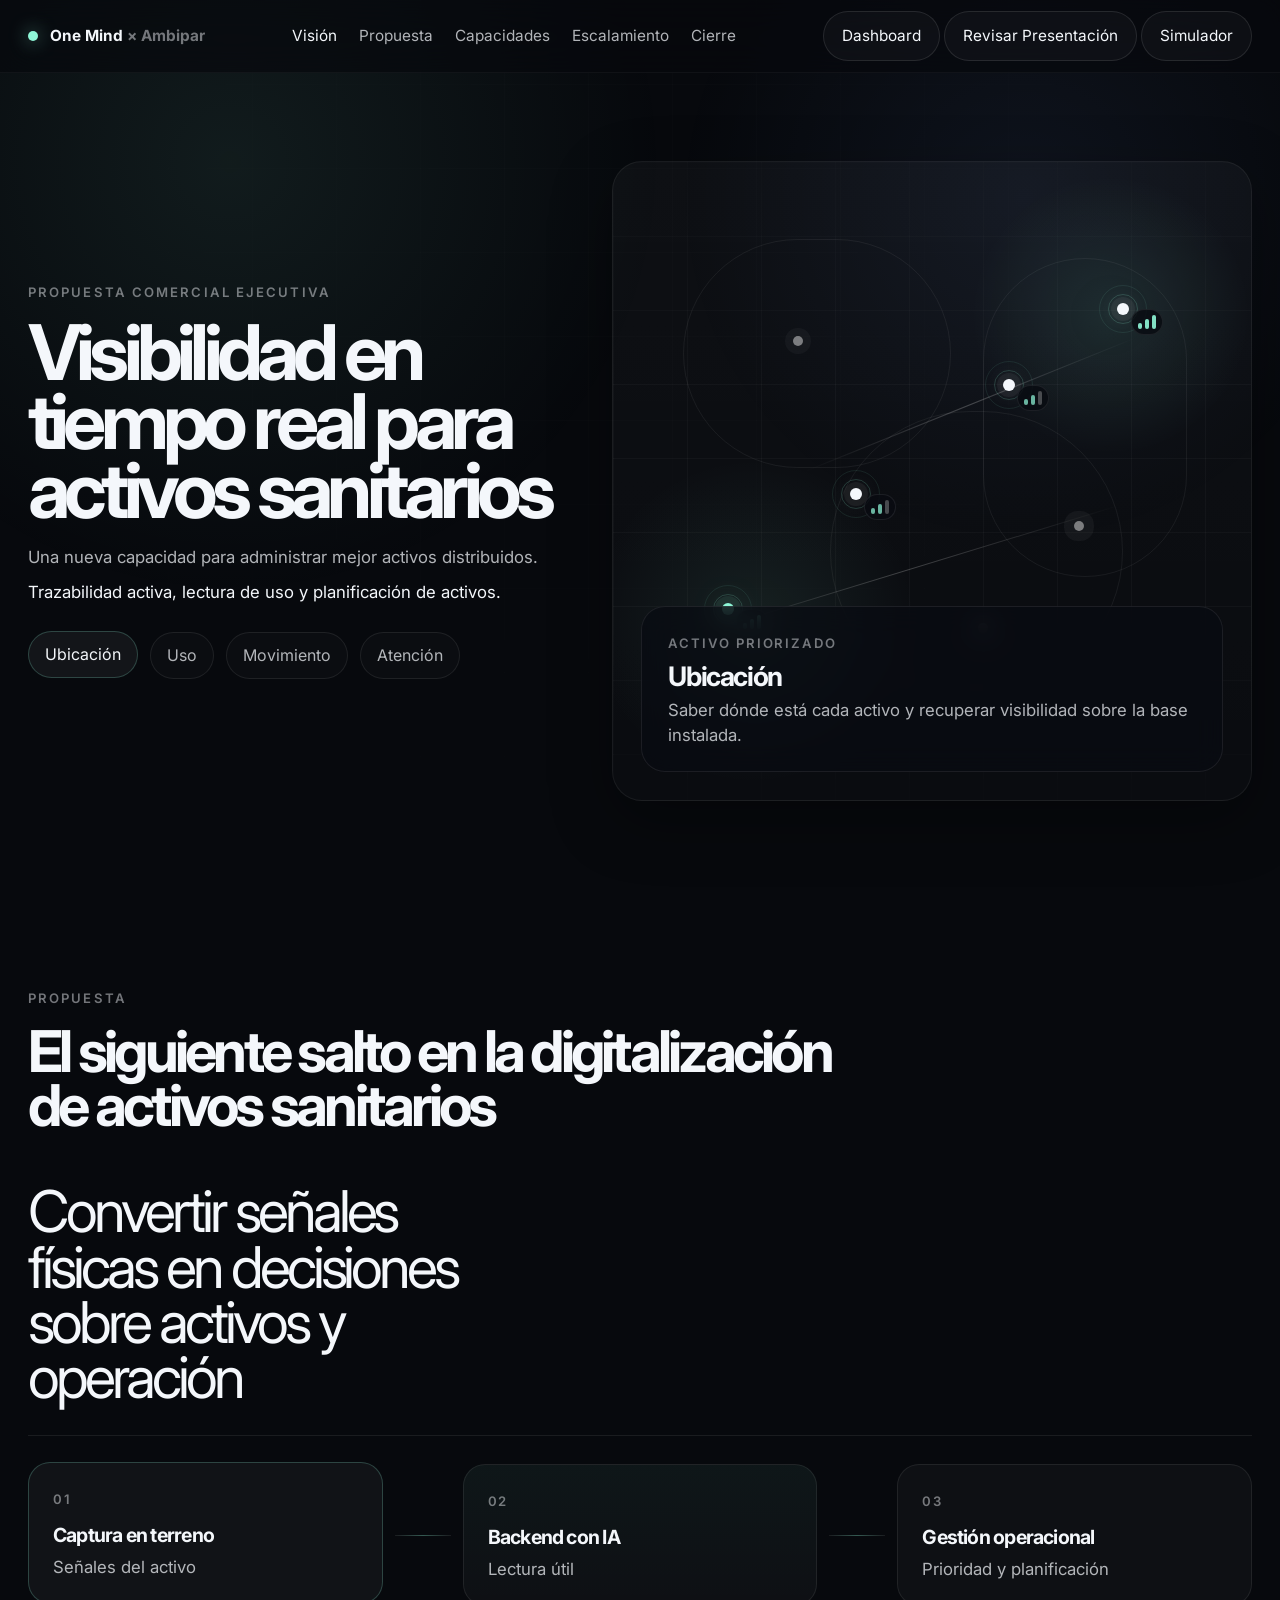
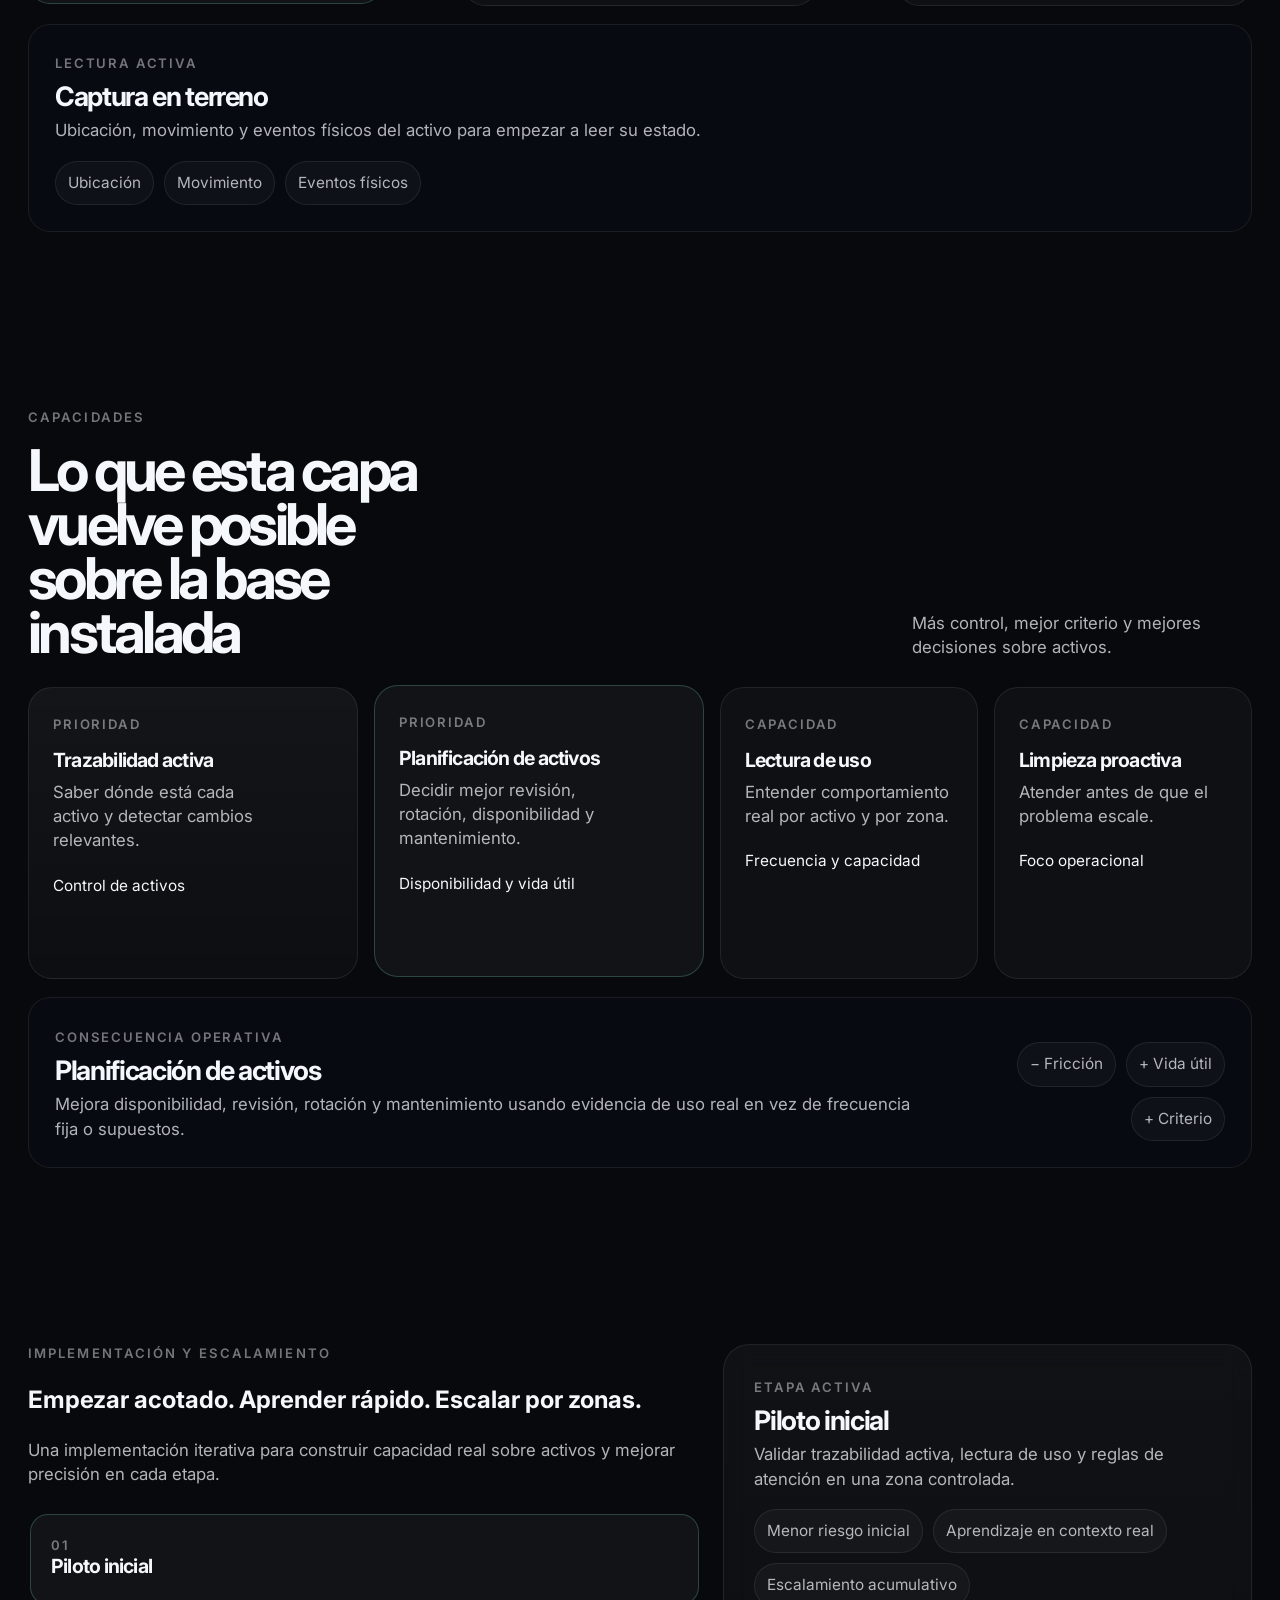
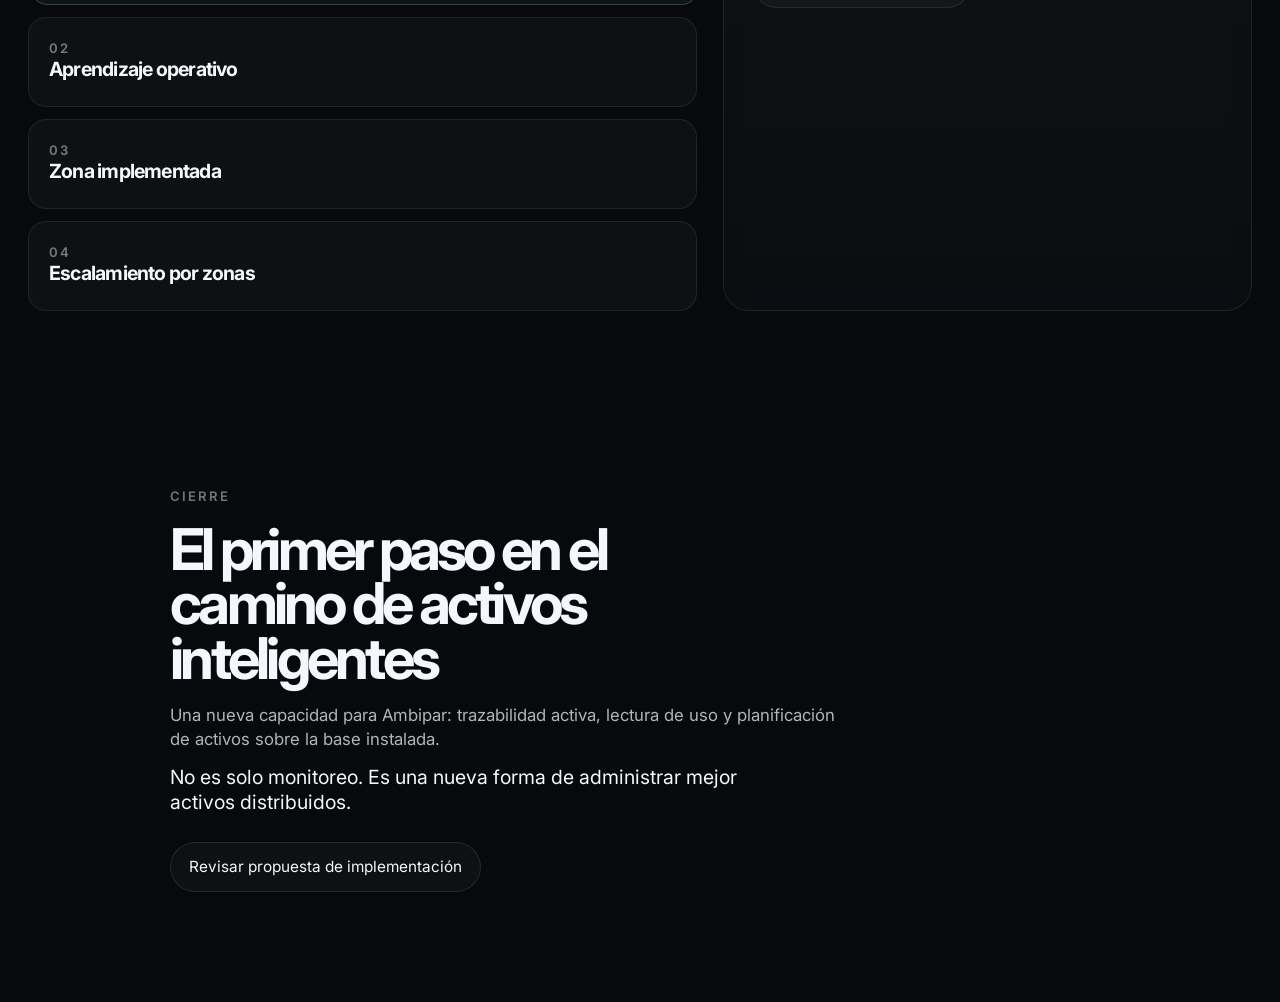
==== commit 7a4808c3: "Update index.html" ====
--- a/index.html
+++ b/index.html
@@ -35,9 +35,11 @@
       </nav>
 
       <div class="topbar__actions">
-        <a class="topbar__cta" href="#closing">Revisar implementación</a>
         <a class="topbar__cta topbar__cta--accent" href="https://onemind.works/lab/ambipar" target="_blank" rel="noopener noreferrer">Dashboard</a>
-      </div>
+        <a class="topbar__cta" href="propuesta2.html">Revisar Presentación</a>
+        <a class="topbar__cta topbar__cta--secondary" href="https://script.google.com/macros/s/AKfycbzYIXQwgDkEH94vIoRNijKTTqUIvH9ZO6GAl2iblJDv51n8YCJlOYWpwTbFSbtmS54i/exec" target="_blank" rel="noopener noreferrer">Simulador</a>
+      </div>
+      
     </div>
   </header>
 
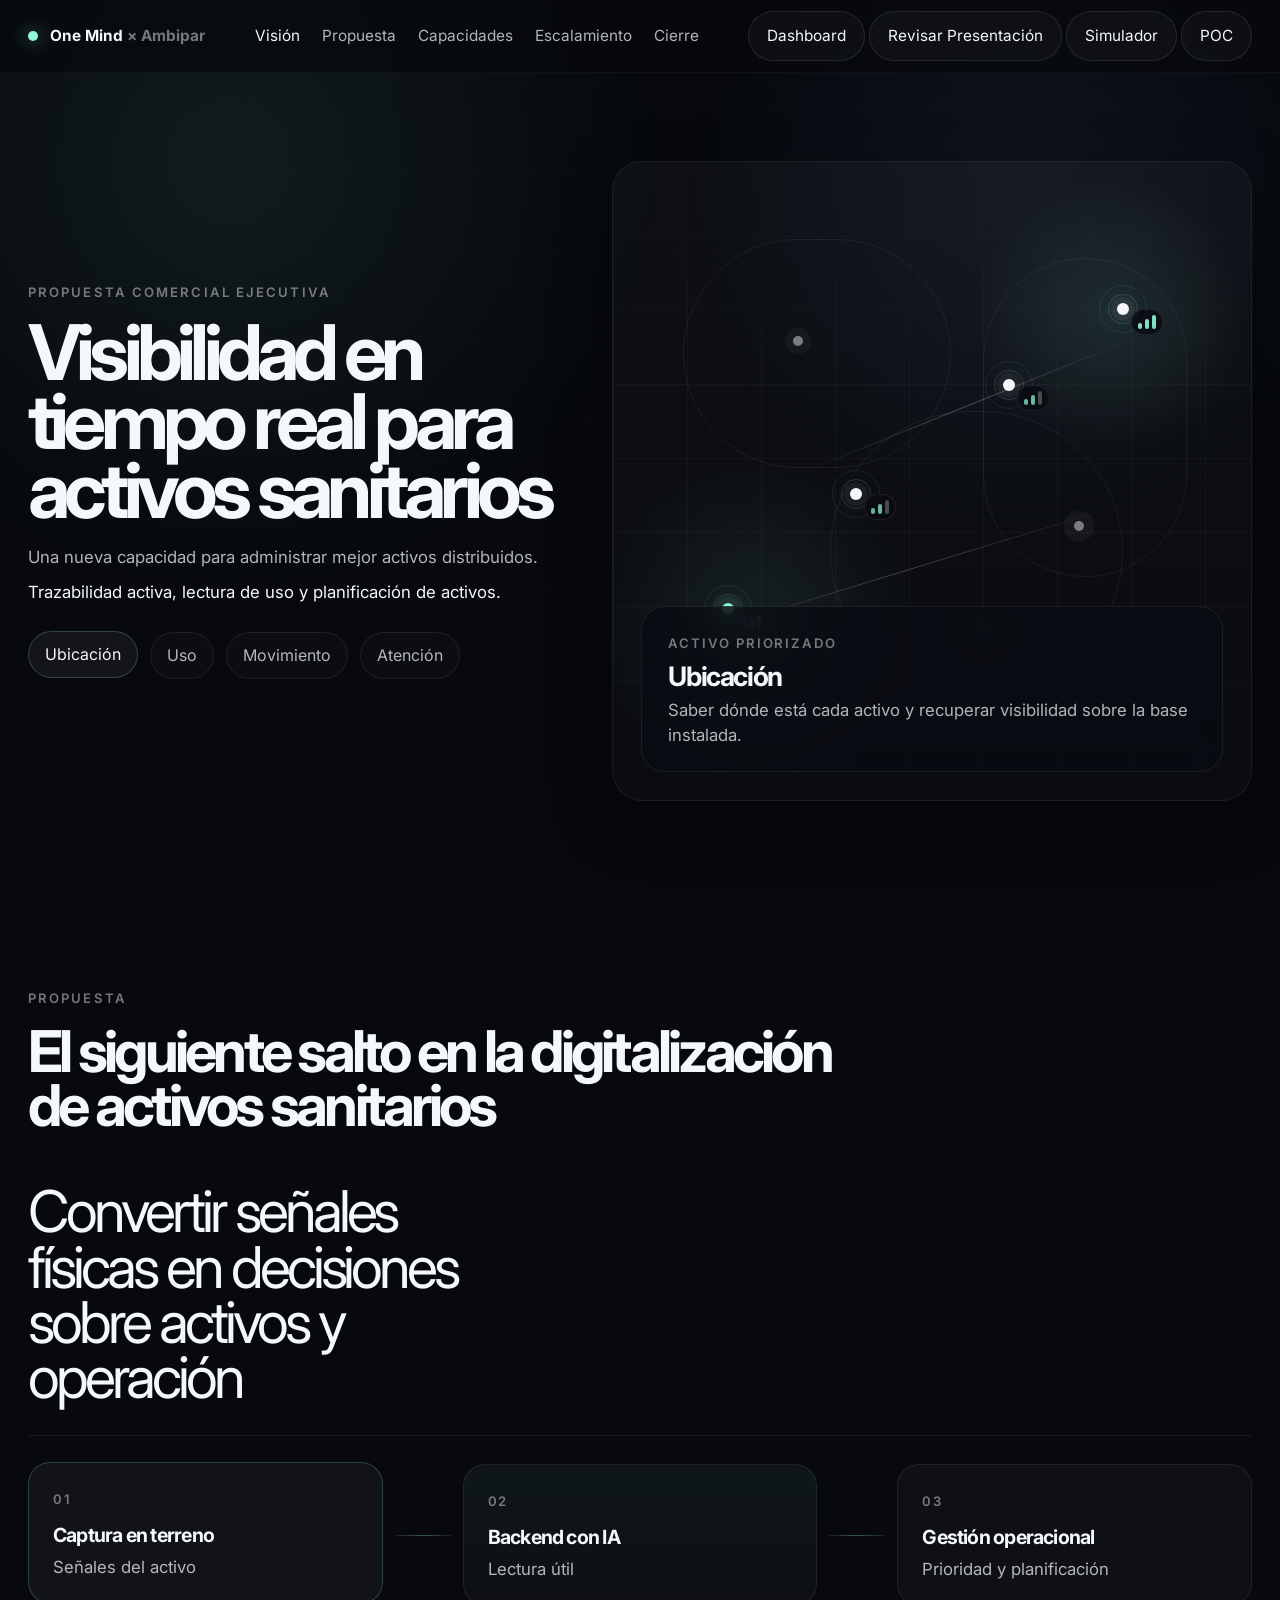
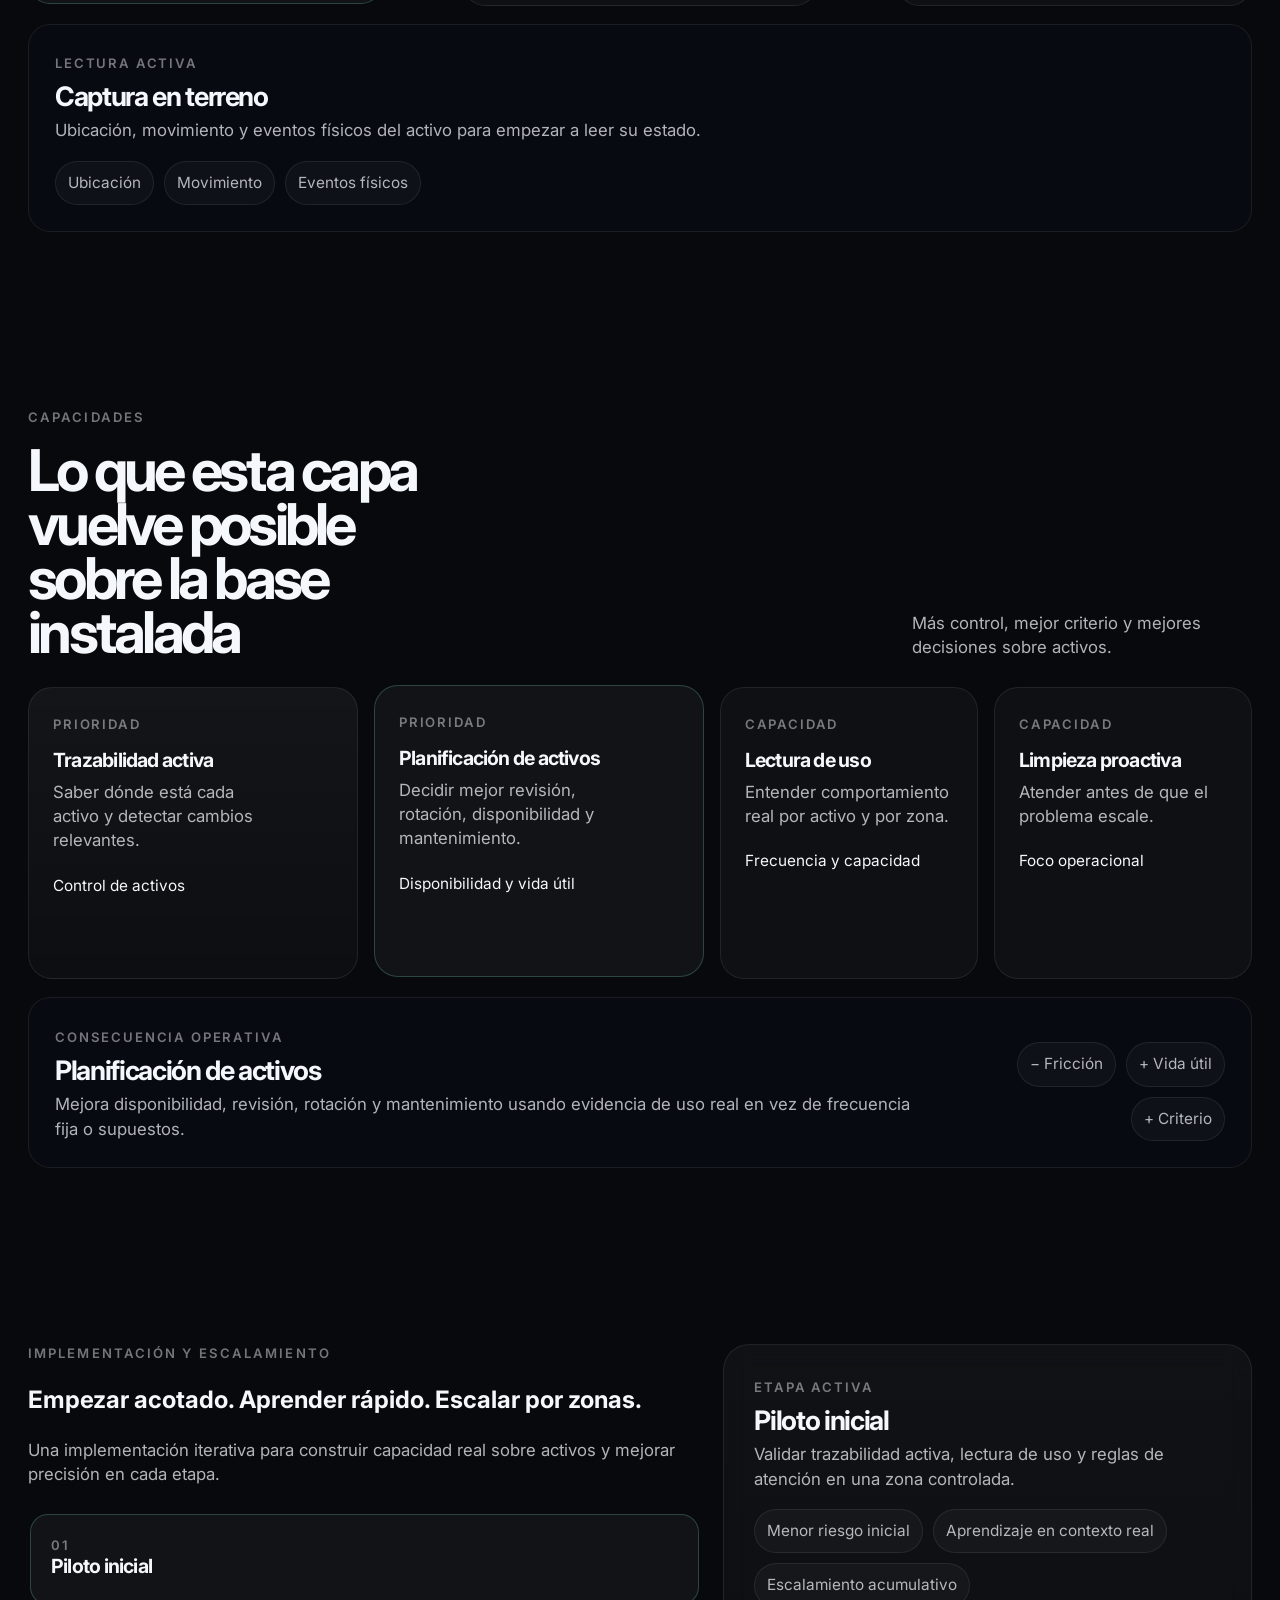
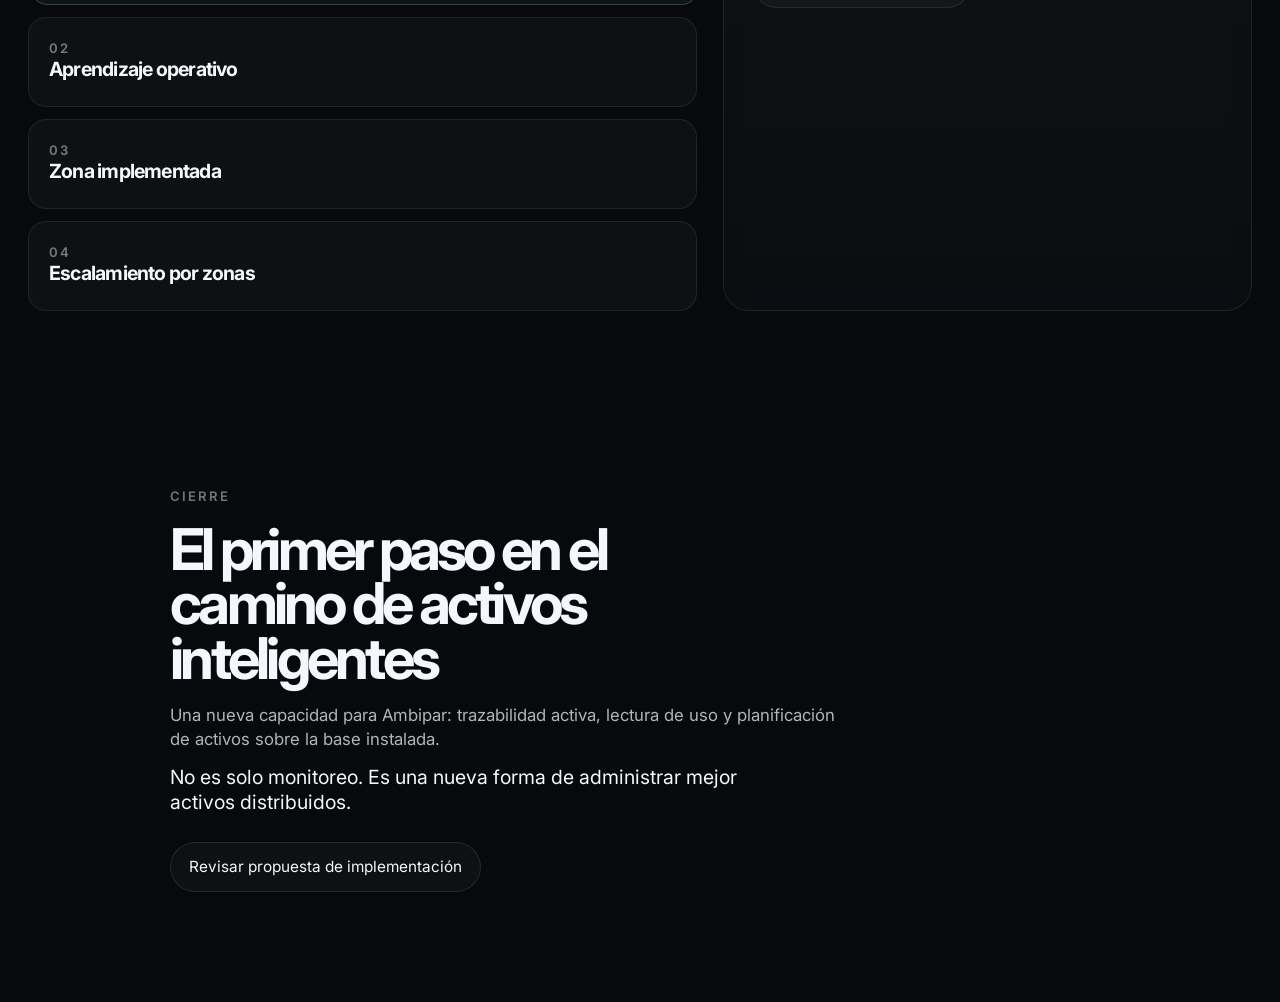
==== commit e4168dff: "Update index.html" ====
--- a/index.html
+++ b/index.html
@@ -36,8 +36,9 @@
 
       <div class="topbar__actions">
         <a class="topbar__cta topbar__cta--accent" href="https://onemind.works/lab/ambipar" target="_blank" rel="noopener noreferrer">Dashboard</a>
-        <a class="topbar__cta" href="propuesta2.html">Revisar Presentación</a>
+        <a class="topbar__cta topbar__cta--accent" href="propuesta2.html">Revisar Presentación</a>
         <a class="topbar__cta topbar__cta--secondary" href="https://script.google.com/macros/s/AKfycbzYIXQwgDkEH94vIoRNijKTTqUIvH9ZO6GAl2iblJDv51n8YCJlOYWpwTbFSbtmS54i/exec" target="_blank" rel="noopener noreferrer">Simulador</a>
+        <a class="topbar__cta topbar__cta--secondary" href="preview_resultados POC.html" target="_blank" rel="noopener noreferrer">POC</a>
       </div>
       
     </div>
